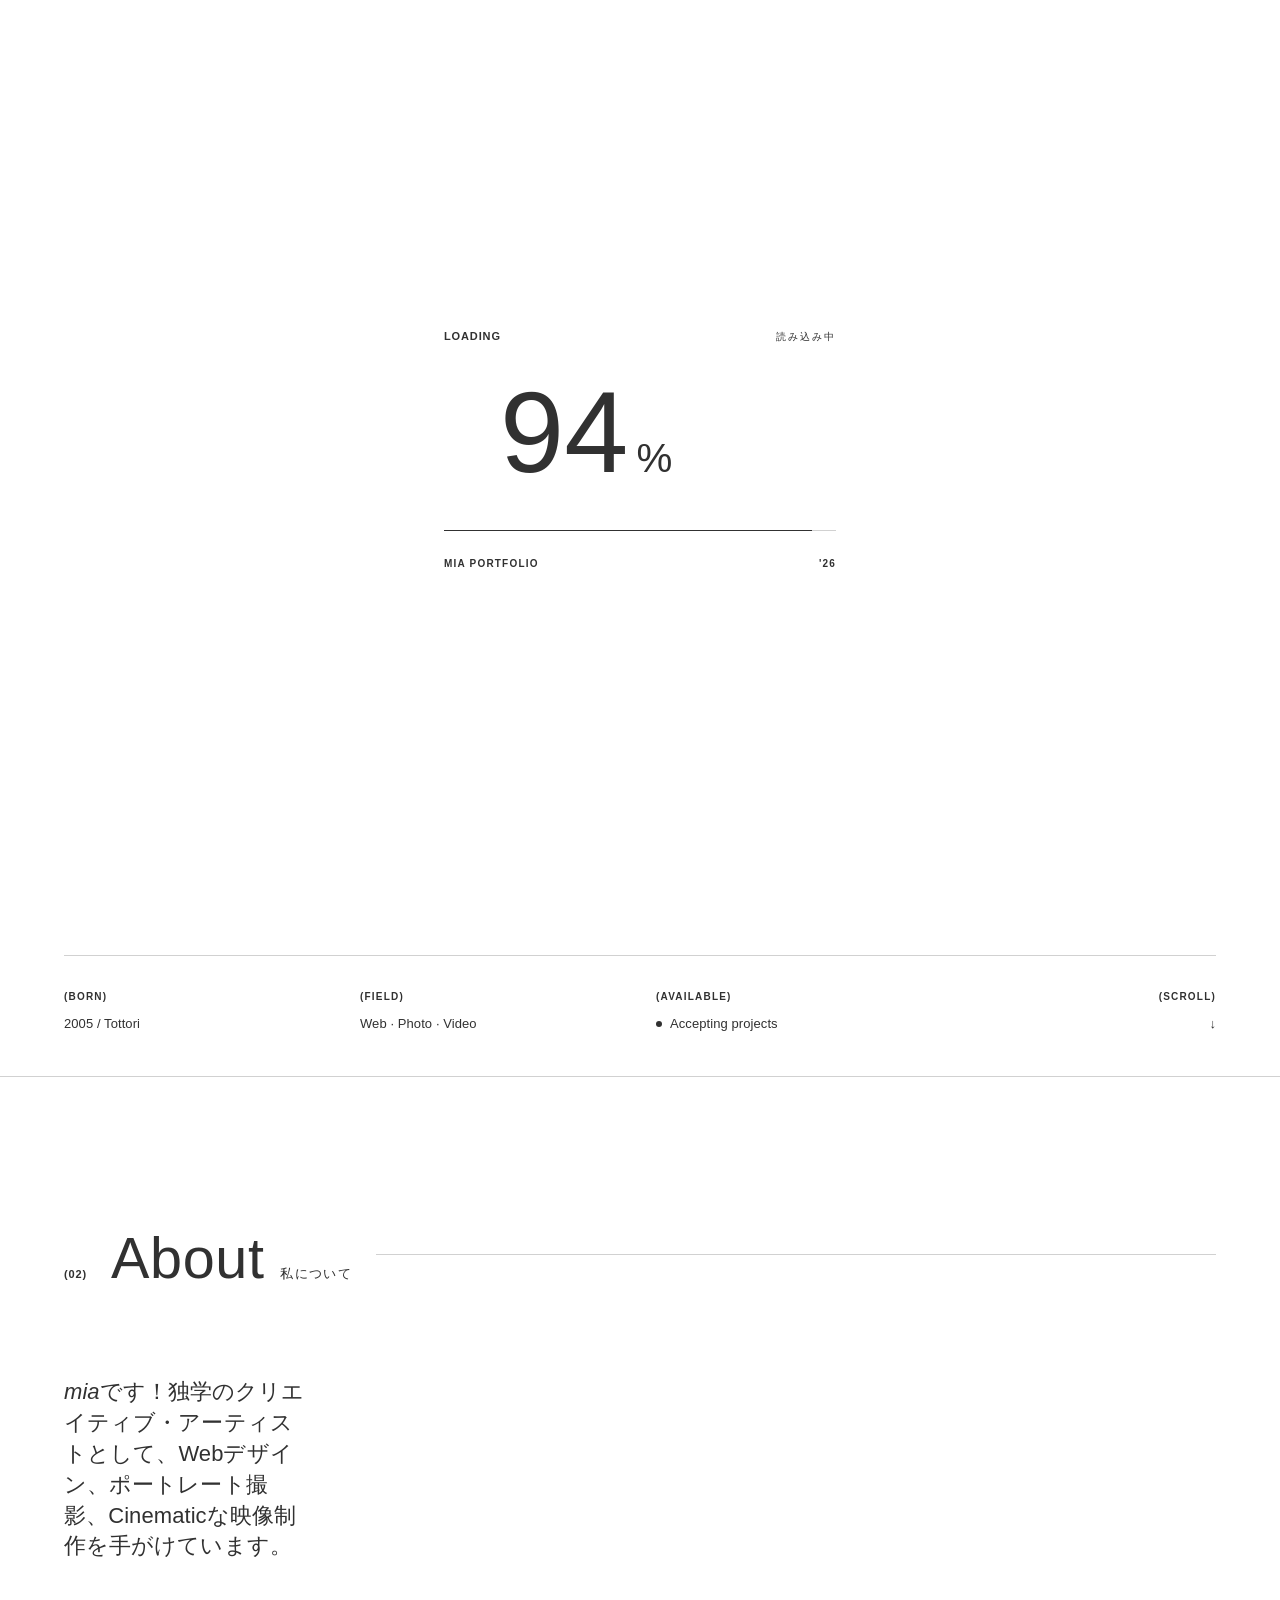
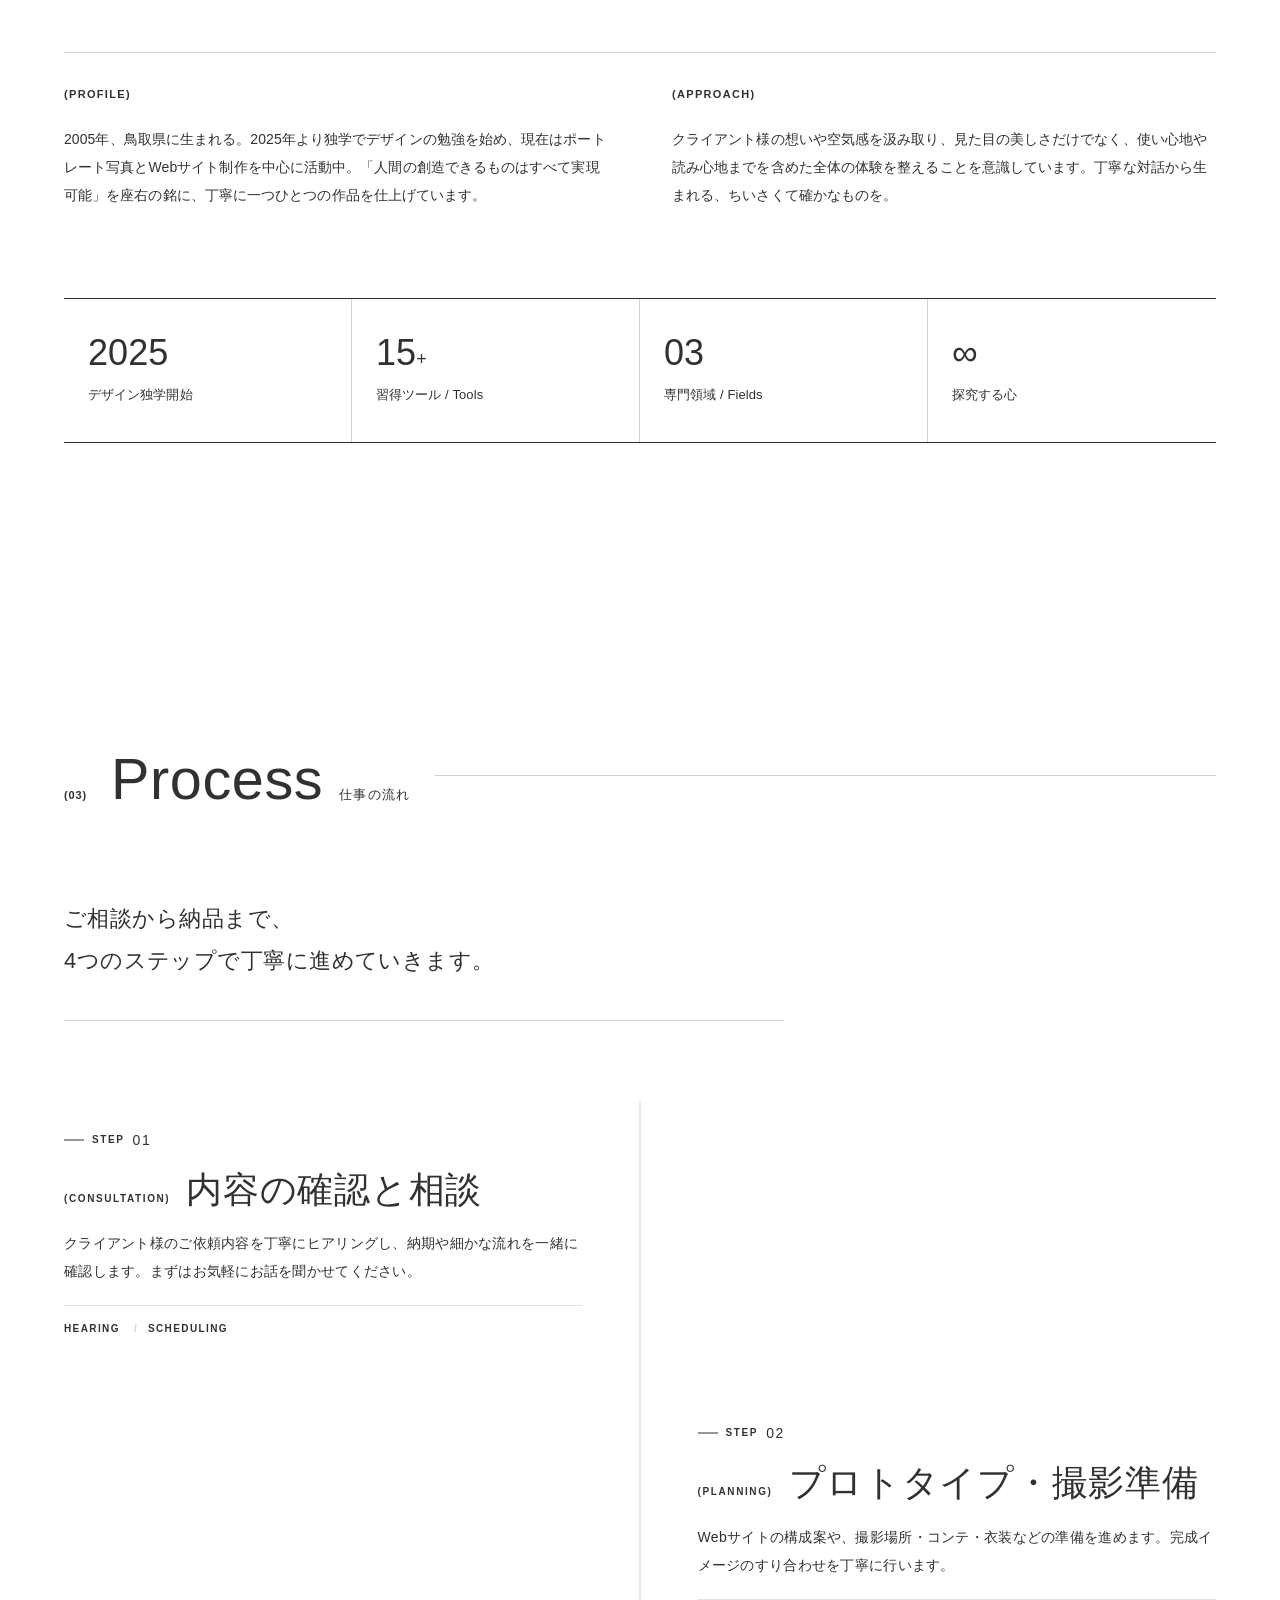
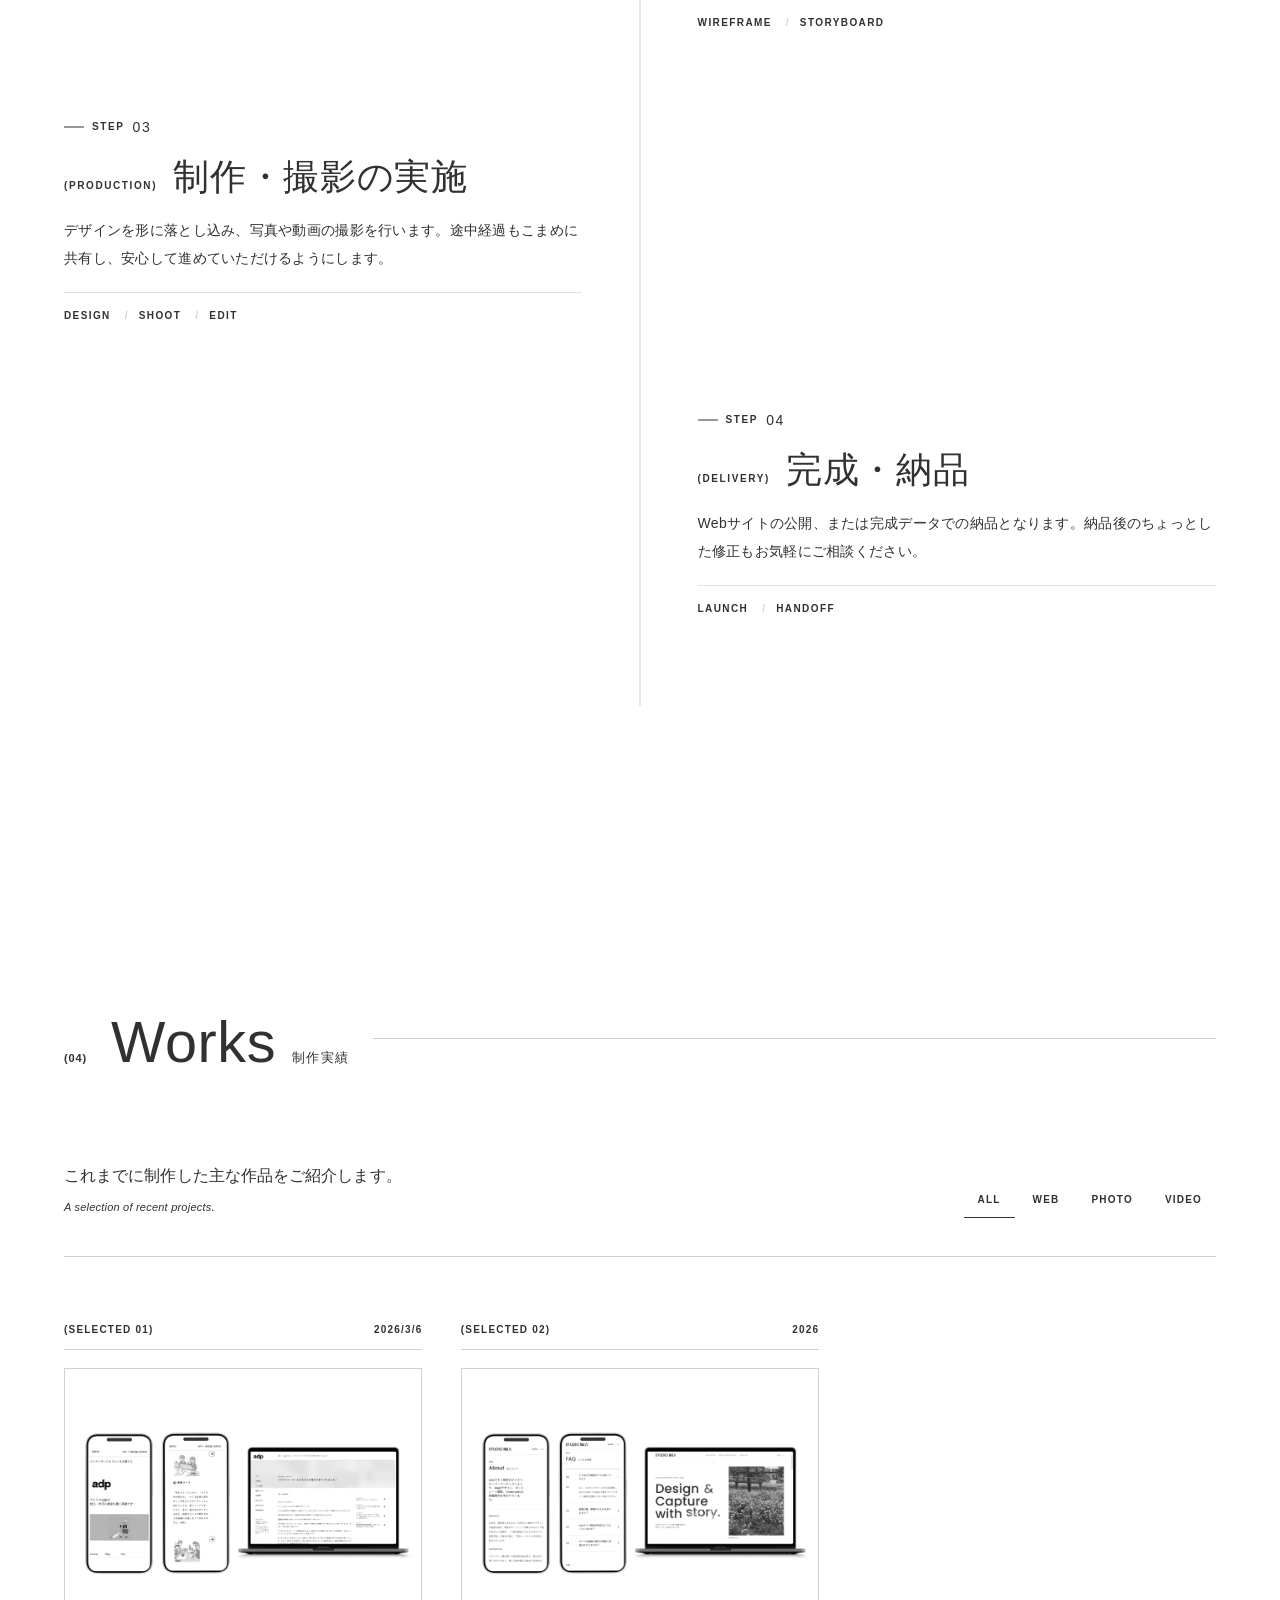
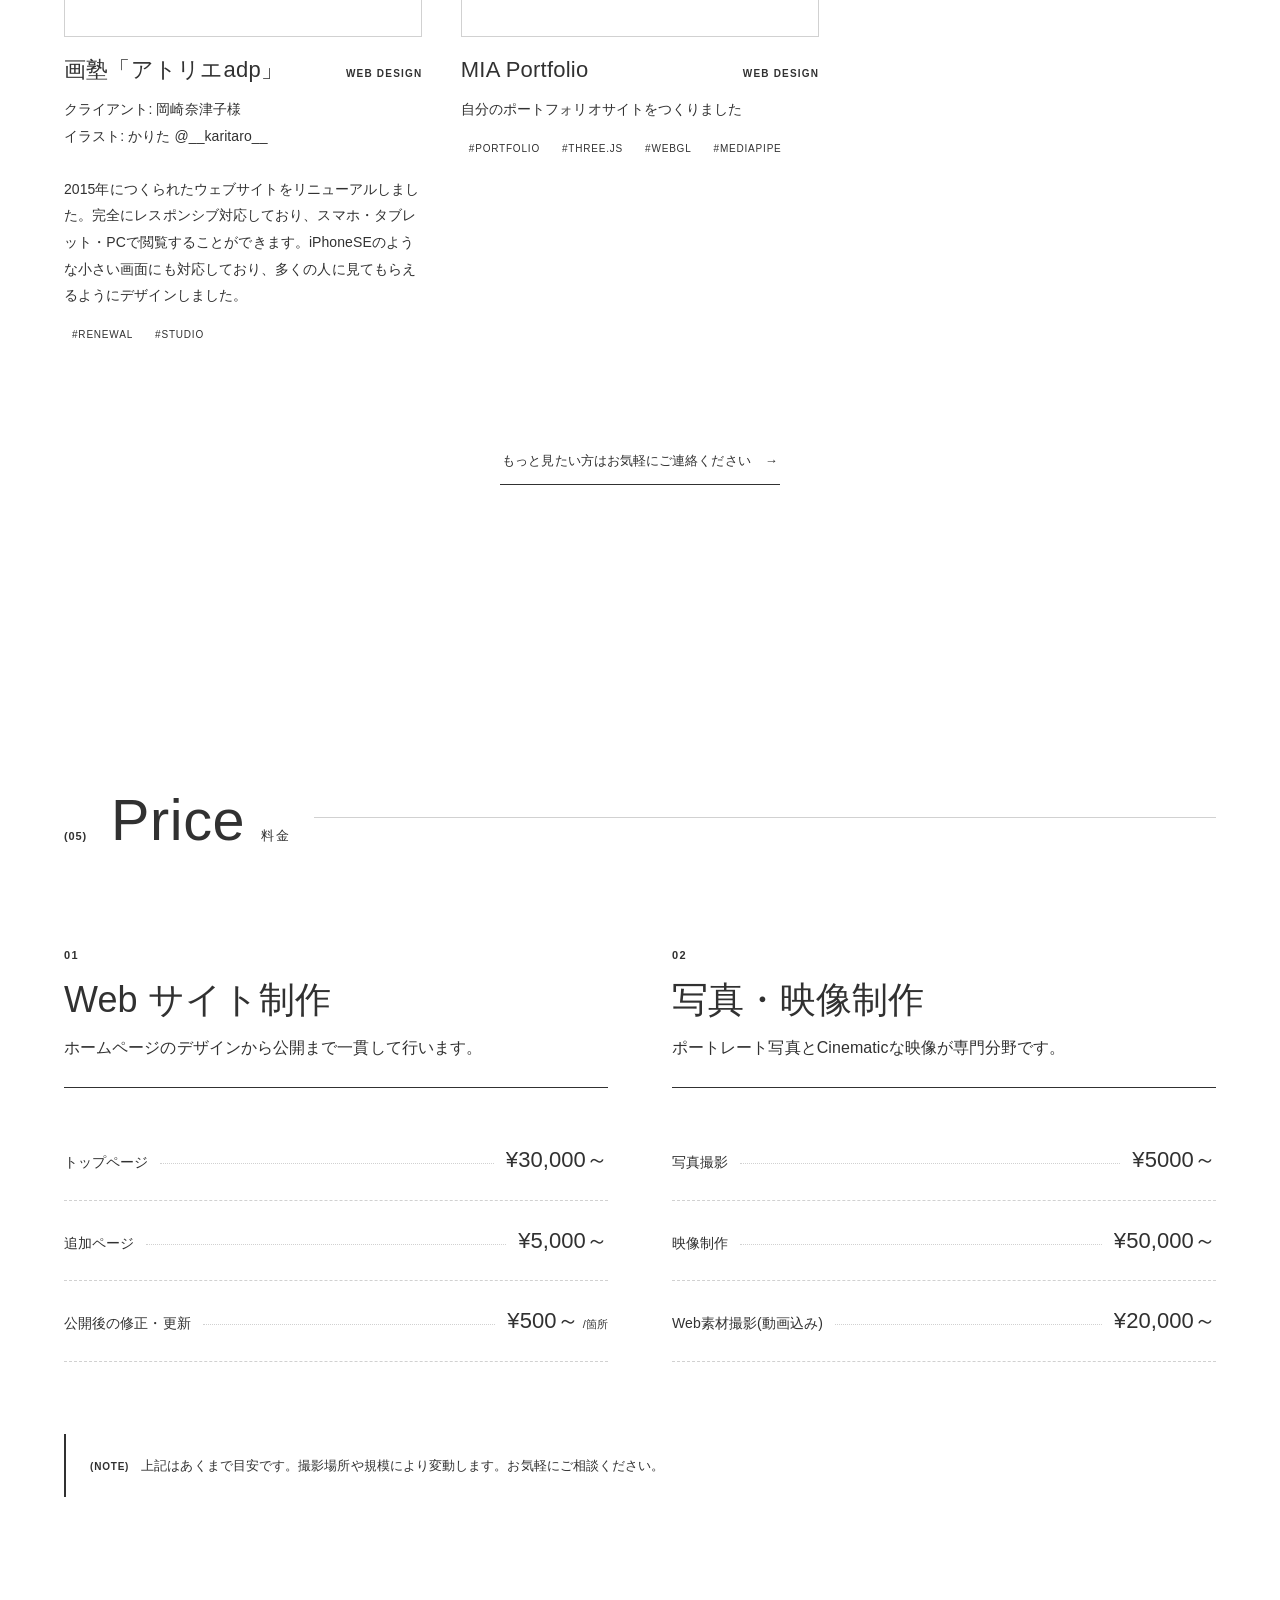
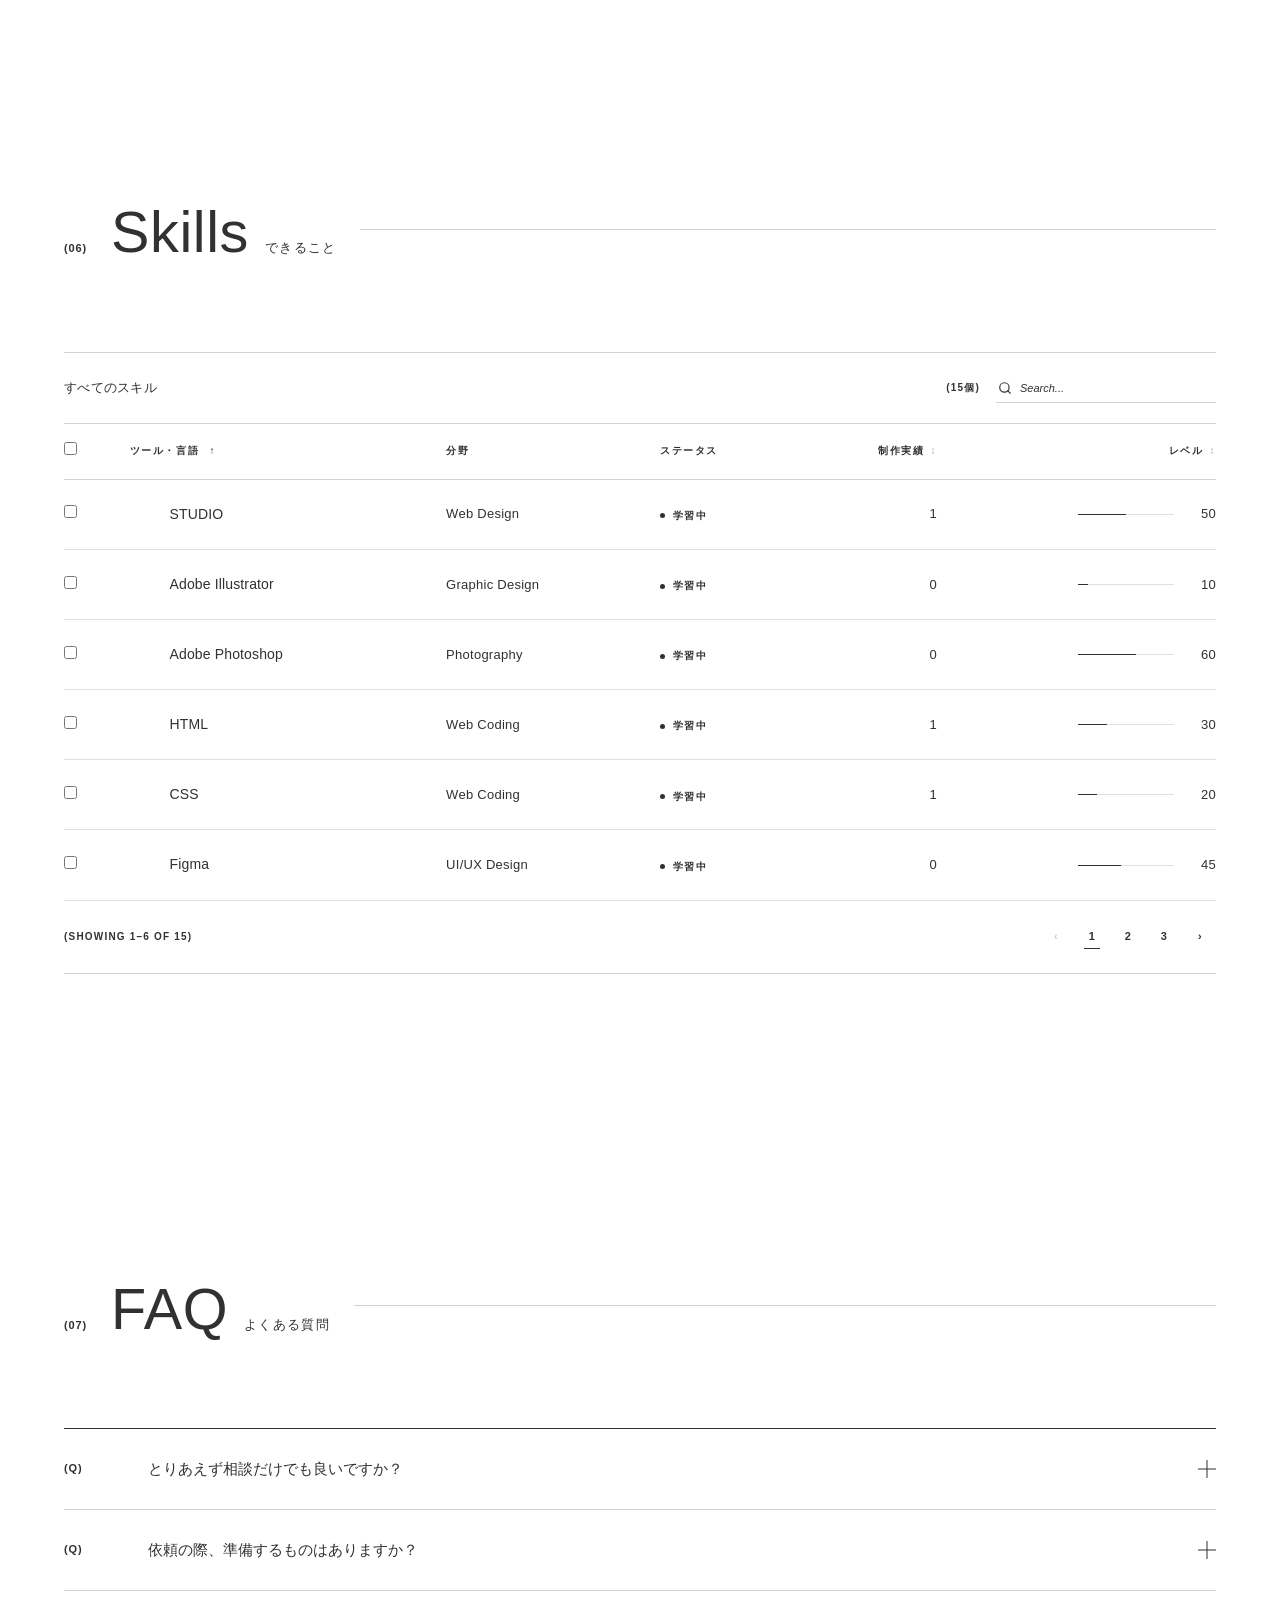
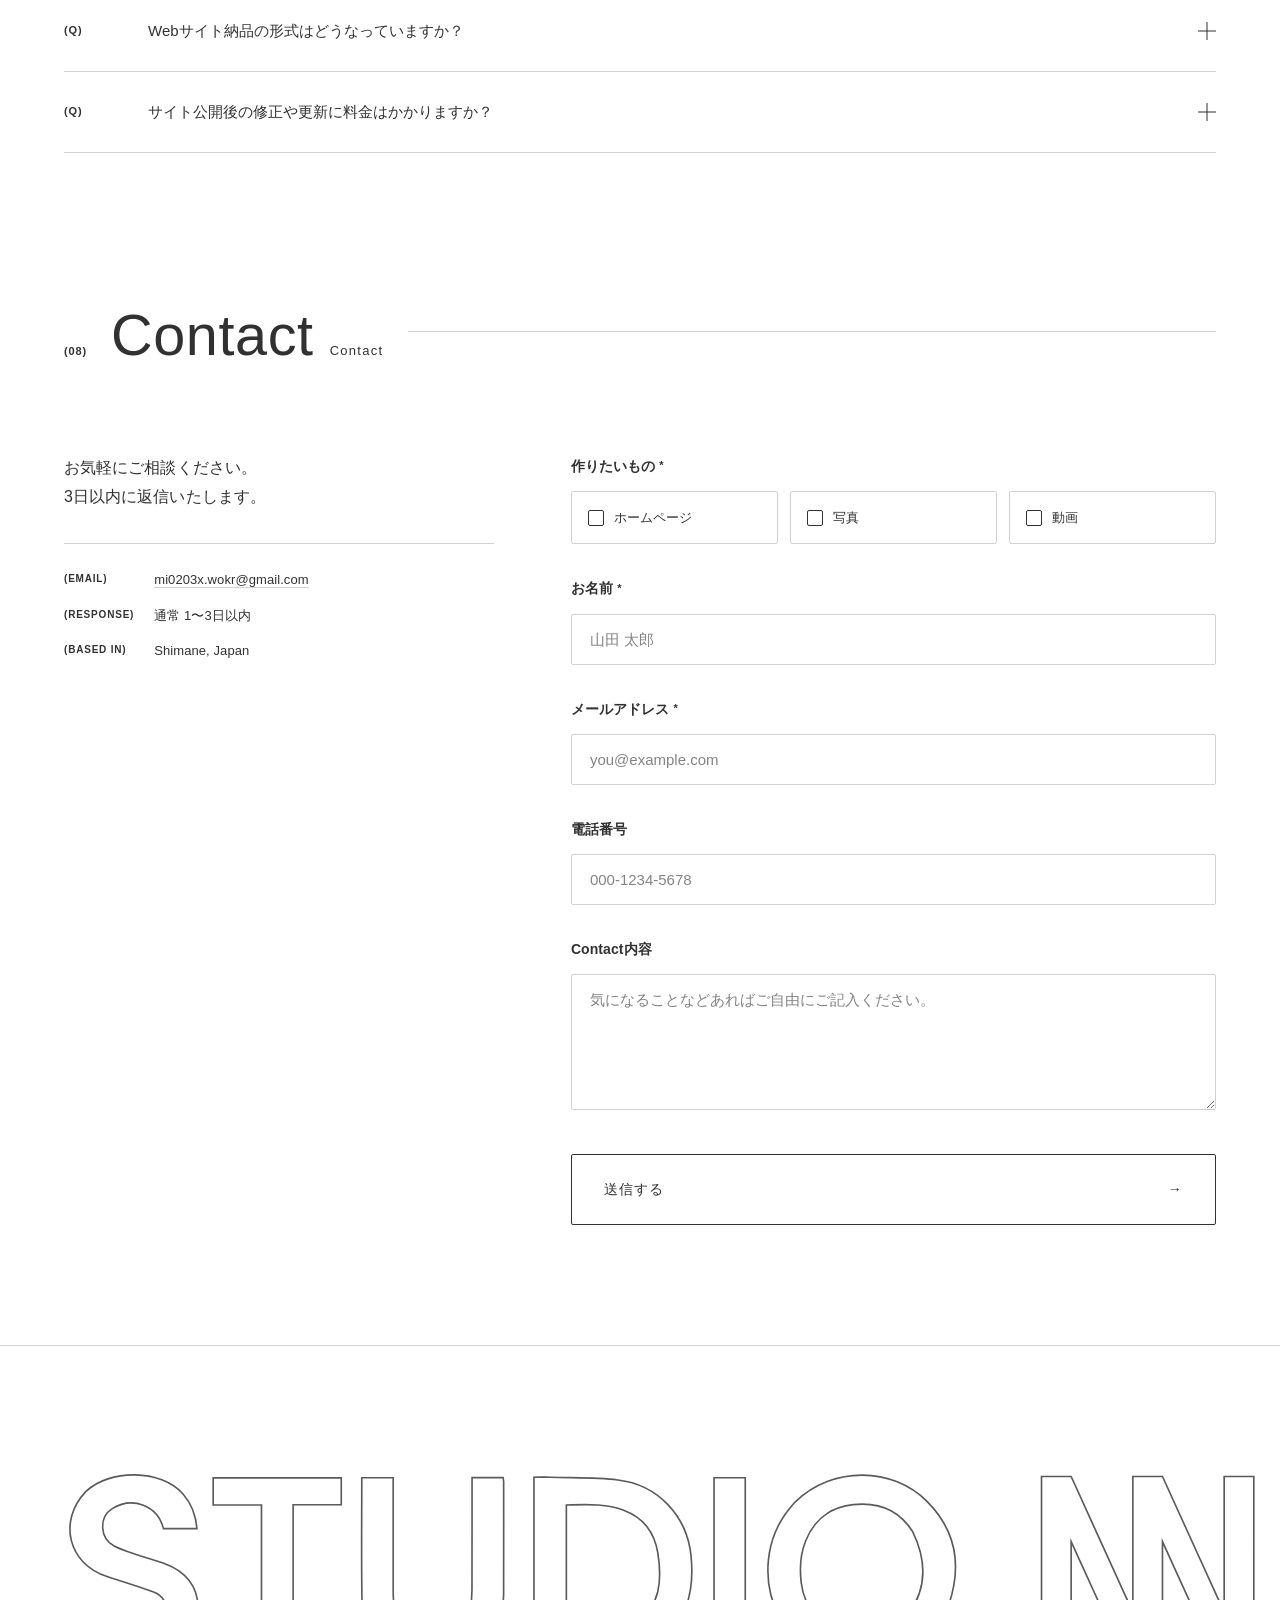
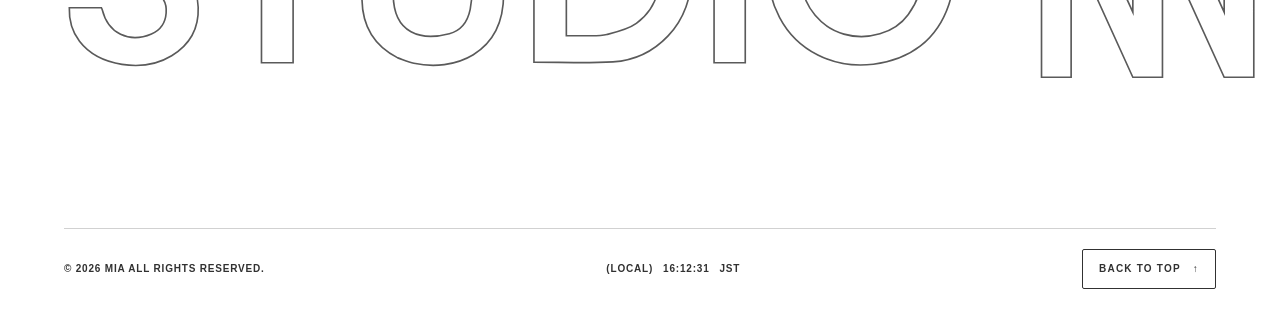
==== index.html @ d8b8528f "ポートフォリオの初期コミット" ====
<!DOCTYPE html>
<!--
======================================================================
【HTML初心者向け詳細ガイド＆目次】

◆ HTMLとは？
HTML（エイチティーエムエル：HyperText Markup Language）は、Webページの「骨組み」を作るための言葉（マークアップ言語）です。
家を建てる時の「柱」や「壁」を作る作業に似ています。
例えば、「ここは見出しです」「ここは画像です」「ここはリンクです」といったように、
コンピュータに文章の役割や構造を伝えるためのタグ（< >で囲まれた記号）を使って記述します。

◆ このファイル（index.html）の役割
このファイルは、MIA Portfolio（わたしのポートフォリオサイト）の「顔」となるメインページ（トップページ）の構造を定義しています。
Webブラウザ（ChromeやSafariなど）は、まずこのファイルの中身を読み込んで、画面に何を表示すべきかを理解します。

◆ HTMLコードの基本的な見方
- <タグ名> と </タグ名> で囲まれた部分が1つのセット（要素）になります。
- < !-- と -- > で囲まれた部分は「コメント」と呼ばれ、ブラウザの画面には表示されません。開発者のためのメモ書きです。

======================================================================
【目次 (Table of Contents)】

1. 文書宣言と基本設定 (<head>の中身)
   - 文字化けを防ぐ設定、スマホ対応の設定、検索エンジンやSNS向けの設定（OGPなど）
   - CSS（デザイン）やJavaScript（動き）のファイルの読み込み

2. 画面に表示される中身 (<body>の中身)
   - 2-1. カーソル装飾とローディング画面 (div.cursor-dot, div.loader など)
   - 2-2. ヘッダーとナビゲーション (header#header, div#navOverlay)
          ロゴ、現在時刻、メニューボタンと、開いたときのメニュー画面
   - 2-3. Intro（はじめに）セクション (section#intro)
          ファーストビュー。動画や肩書き、スクロールを促す表示など
   - 2-4. About（私について）セクション (section#about)
          プロフィール、アプローチ、実績の数字など
   - 2-5. Process（仕事の流れ）セクション (section#how)
          相談から納品までの4ステップの解説
   - 2-6. Works（制作実績）セクション (section#works)
          過去の作品一覧。Web、写真、映像、3DCGなどのカテゴリ分け
   - 2-7. Price（料金）セクション (section#price)
          Web制作、写真・映像制作の目安料金
   - 2-8. Skills（できること）セクション (section#skills)
          使用可能なツールや言語の一覧表
   - 2-9. FAQ（よくある質問）セクション (section#faq)
          よくある質問と回答のアコーディオン（開閉式）
   - 2-10. Contact（お問い合わせ）セクション (section#contact)
          メールアドレスやSNSへのリンク
   - 2-11. フッター (footer)
          コピーライト（著作権表示）と画面トップへ戻るボタン

======================================================================
-->
<html lang="ja">

<head>
    <meta charset="UTF-8">
    <meta name="viewport" content="width=device-width, initial-scale=1.0">
    <title>MIA Portfolio — Creative Artist</title>
    <meta name="description" content="Creative Artist based in Shimane, Japan — Web Design, Photo & Videography">

    <link rel="icon" type="image/png" sizes="32x32" href="img/favicon.ico">
    <link rel="apple-touch-icon" sizes="180x180" href="img/apple-touch-icon.png">

    <meta property="og:site_name" content="MIA Portfolio">
    <meta property="og:title" content="MIA Portfolio — Creative Artist">
    <meta property="og:description" content="Creative Artist based in Japan — Web design, Photo & Videography">
    <meta property="og:url" content="https://mia-0203.com/">
    <meta property="og:image" content="img/mia-portfolio-ogp.png">
    <meta property="og:type" content="website">
    <meta name="twitter:card" content="summary_large_image">

    <link rel="stylesheet" href="https://cdn.jsdelivr.net/npm/gen-interface-jp@0.1.2/400.css">
    <link rel="stylesheet" href="top.css">

    <script src="js/top.min.js" defer></script>
</head>

<body>
    <div class="cursor-dot" id="cursorDot"></div>
    <div class="cursor-ring" id="cursorRing"></div>

    <div class="loader" id="loader">
        <div class="loader__inner">
            <div class="loader__label">
                <span class="loader__label-en">Loading</span>
                <span class="loader__label-ja">読み込み中</span>
            </div>
            <div class="loader__count">
                <span class="loader__num" id="loaderNum">0</span><span class="loader__percent">%</span>
            </div>
            <div class="loader__bar">
                <div class="loader__bar-fill" id="loaderBar"></div>
            </div>
            <div class="loader__meta">
                <span>MIA Portfolio</span>
                <span>'26</span>
            </div>
        </div>
    </div>

    <header id="header">
        <div class="header__row">
            <a href="#" class="header__logo" aria-label="MIA Home">
                <img src="https://cdn.prod.website-files.com/69ba5f78c4557199bf44aebb/69ba6cb4a6e9a82bc5a7916b_logo.jpg"
                    alt="MIA" class="header__logo-img">
            </a>

            <div class="header__meta" aria-hidden="true">
                <span class="header__meta-item"><span class="header__meta-label">(Local)</span><span
                        class="header__meta-value" id="localTime">--:--:--</span></span>
                <span class="header__meta-item"><span class="header__meta-label">(Where)</span><span
                        class="header__meta-value">35.4722°N Shimane, JP</span></span>
                <span class="header__meta-item"><span class="header__meta-label">(Since)</span><span
                        class="header__meta-value">2025</span></span>
            </div>

            <button class="header__menu-btn" id="menuBtn" aria-label="メニューを開く">
                <span class="header__menu-label">Menu</span>
                <span class="header__menu-lines"><span></span><span></span></span>
            </button>
        </div>
    </header>

    <div class="nav-overlay" id="navOverlay">
        <div class="nav-overlay__inner">
            <div class="nav-overlay__top">
                <span class="nav-overlay__label">(Navigation)</span>
                <button class="nav-overlay__close" id="closeBtn" aria-label="閉じる">
                    <span class="nav-overlay__close-label">Close</span>
                    <span class="nav-overlay__close-x"><span></span><span></span></span>
                </button>
            </div>

            <nav class="nav-overlay__nav">
                <ul>
                    <li><a href="#intro" class="nav-link"><span class="nav-link__en">Intro</span><span
                                class="nav-link__ja">はじめに</span></a></li>
                    <li><a href="#about" class="nav-link"><span class="nav-link__en">About</span><span
                                class="nav-link__ja">私について</span></a></li>
                    <li><a href="#how" class="nav-link"><span class="nav-link__en">Process</span><span
                                class="nav-link__ja">仕事の流れ</span></a></li>
                    <li><a href="#works" class="nav-link"><span class="nav-link__en">Works</span><span
                                class="nav-link__ja">制作実績</span></a></li>
                    <li><a href="#price" class="nav-link"><span class="nav-link__en">Price</span><span
                                class="nav-link__ja">料金</span></a></li>
                    <li><a href="#skills" class="nav-link"><span class="nav-link__en">Skills</span><span
                                class="nav-link__ja">できること</span></a></li>
                    <li><a href="#faq" class="nav-link"><span class="nav-link__en">FAQ</span><span
                                class="nav-link__ja">よくある質問</span></a></li>
                </ul>
            </nav>

            <div class="nav-overlay__footer">
                <div class="nav-overlay__footer-col">
                    <span class="nav-overlay__footer-label">(Social)</span>
                    <a href="https://www.instagram.com/mia_film__" target="_blank"
                        rel="noopener noreferrer">Instagram<span class="nav-overlay__arrow">↗</span></a>
                    <a href="https://x.com/mia_film__" target="_blank" rel="noopener noreferrer">X (Twitter)<span
                            class="nav-overlay__arrow">↗</span></a>
                </div>
                <div class="nav-overlay__footer-col">
                    <span class="nav-overlay__footer-label">(Based in)</span>
                    <span>Shimane, Japan</span>
                </div>
            </div>
        </div>
    </div>

    <section id="intro" class="intro">
        <div class="intro__grid">
            <div class="intro__left">
                <div class="intro__tagline">
                    <span class="intro__tagline-en">(A Creative Artist based in Shimane, Japan)</span>
                </div>

                <h1 class="intro__title">
                    <span class="intro__title-line">
                        <span class="intro__title-word" data-reveal>Design</span>
                        <span class="intro__title-amp">&</span>
                        <span class="intro__title-word" data-reveal>Capture</span>
                    </span>
                    <span class="intro__title-line intro__title-line--italic">
                        <span class="intro__title-word" data-reveal>with</span>
                        <span class="intro__title-word intro__title-word--accent" data-reveal>story<span
                                class="intro__title-dot">.</span></span>
                    </span>
                </h1>

                <p class="intro__desc">
                    Webデザインとポートレート写真・映像制作を中心に、<br>
                    丁寧に一つひとつの作品を仕上げています。
                </p>
            </div>

            <div class="intro__right">
                <div class="intro__portrait">
                    <div class="intro__portrait-inner" id="heroWebGL">
                        <video id="heroVideo" class="intro__portrait-video" autoplay muted loop crossorigin="anonymous"
                            playsinline preload="metadata" aria-hidden="true">
                            <source src="video/hero.mp4" type="video/mp4">
                        </video>
                        <img src="img/hero-fallback.webp" alt="MIA Portrait" class="intro__portrait-img"
                            onerror="this.style.display='none'">
                        <div class="intro__portrait-corner intro__portrait-corner--tl"></div>
                        <div class="intro__portrait-corner intro__portrait-corner--tr"></div>
                        <div class="intro__portrait-corner intro__portrait-corner--bl"></div>
                        <div class="intro__portrait-corner intro__portrait-corner--br"></div>
                    </div>
                    <div class="intro__portrait-caption">
                        <div class="intro__portrait-meta">
                            <span class="meta-line">Video: model - midori, shot on iPhone17Pro</span>
                            <span class="meta-line">Music: Runaway / NoCopyrightSounds</span>
                        </div>

                        <div class="hero-sc-container">
                            <iframe id="heroSCWidget" width="100%" height="20" scrolling="no" frameborder="no"
                                allow="autoplay"
                                src="https://w.soundcloud.com/player/?url=https%3A//soundcloud.com/nocopyrightsounds/runaway&color=%23313131&auto_play=false&hide_related=true&show_comments=false&show_user=false&show_reposts=false&show_teaser=false&visual=false">
                            </iframe>
                        </div>

                    </div>
                </div>
            </div>
        </div>

        <div class="intro__bar">
            <div class="intro__bar-col">
                <span class="intro__bar-label">(Born)</span>
                <span class="intro__bar-value">2005 / Tottori</span>
            </div>
            <div class="intro__bar-col">
                <span class="intro__bar-label">(Field)</span>
                <span class="intro__bar-value">Web · Photo · Video</span>
            </div>
            <div class="intro__bar-col">
                <span class="intro__bar-label">(Available)</span>
                <span class="intro__bar-value"><span class="intro__bar-dot"></span>Accepting projects</span>
            </div>
            <div class="intro__bar-col intro__bar-col--scroll">
                <span class="intro__bar-label">(Scroll)</span>
                <span class="intro__bar-value">↓</span>
            </div>
        </div>
    </section>

    <section id="about" class="section about">
        <div class="container">
            <header class="section__head">
                <span class="section__num">(02)</span>
                <h2 class="section__title">
                    <span class="section__title-en">About</span>
                    <span class="section__title-ja">私について</span>
                </h2>
                <span class="section__line"></span>
            </header>

            <div class="about__grid">
                <div class="about__lead">
                    <p class="about__lead-en">
                        <em>mia</em>です！独学のクリエイティブ・アーティストとして、Webデザイン、ポートレート撮影、Cinematicな映像制作を手がけています。
                    </p>
                </div>

                <div class="about__body">
                    <div class="about__body-col">
                        <h3 class="about__body-title">(Profile)</h3>
                        <p class="about__body-text">
                            2005年、鳥取県に生まれる。2025年より独学でデザインの勉強を始め、現在はポートレート写真とWebサイト制作を中心に活動中。「人間の創造できるものはすべて実現可能」を座右の銘に、丁寧に一つひとつの作品を仕上げています。
                        </p>
                    </div>
                    <div class="about__body-col">
                        <h3 class="about__body-title">(Approach)</h3>
                        <p class="about__body-text">
                            クライアント様の想いや空気感を汲み取り、見た目の美しさだけでなく、使い心地や読み心地までを含めた全体の体験を整えることを意識しています。丁寧な対話から生まれる、ちいさくて確かなものを。
                        </p>
                    </div>
                </div>

                <ul class="about__stats">
                    <li class="about__stat">
                        <span class="about__stat-num">2025</span>
                        <span class="about__stat-label">デザイン独学開始</span>
                    </li>
                    <li class="about__stat">
                        <span class="about__stat-num">15<span class="about__stat-unit">+</span></span>
                        <span class="about__stat-label">習得ツール / Tools</span>
                    </li>
                    <li class="about__stat">
                        <span class="about__stat-num">03</span>
                        <span class="about__stat-label">専門領域 / Fields</span>
                    </li>
                    <li class="about__stat">
                        <span class="about__stat-num">∞</span>
                        <span class="about__stat-label">探究する心</span>
                    </li>
                </ul>
            </div>
        </div>
    </section>

    <section id="how" class="section process">
        <div class="container">
            <header class="section__head">
                <span class="section__num">(03)</span>
                <h2 class="section__title">
                    <span class="section__title-en">Process</span>
                    <span class="section__title-ja">仕事の流れ</span>
                </h2>
                <span class="section__line"></span>
            </header>

            <div class="process__intro">
                <p class="process__intro-text">
                    ご相談から納品まで、<br>
                    4つのステップで丁寧に進めていきます。
                </p>
            </div>

            <ol class="process__list">
                <li class="process__item left">
                    <div class="process__item-num">
                        <canvas class="num-bg-canvas"></canvas>
                        <div class="process__item-num-text">01</div>
                    </div>
                    <div class="process__item-body">
                        <h3 class="process__item-title">
                            <span class="process__item-title-en">Consultation</span>
                            <span class="process__item-title-ja">内容の確認と相談</span>
                        </h3>
                        <p class="process__item-desc">
                            クライアント様のご依頼内容を丁寧にヒアリングし、納期や細かな流れを一緒に確認します。まずはお気軽にお話を聞かせてください。
                        </p>
                        <div class="process__item-tags">
                            <span>Hearing</span>
                            <span>Scheduling</span>
                        </div>
                    </div>
                </li>

                <li class="process__item right">
                    <div class="process__item-num">
                        <canvas class="num-bg-canvas"></canvas>
                        <div class="process__item-num-text">02</div>
                    </div>
                    <div class="process__item-body">
                        <h3 class="process__item-title">
                            <span class="process__item-title-en">Planning</span>
                            <span class="process__item-title-ja">プロトタイプ・撮影準備</span>
                        </h3>
                        <p class="process__item-desc">
                            Webサイトの構成案や、撮影場所・コンテ・衣装などの準備を進めます。完成イメージのすり合わせを丁寧に行います。
                        </p>
                        <div class="process__item-tags">
                            <span>Wireframe</span>
                            <span>Storyboard</span>
                        </div>
                    </div>
                </li>

                <li class="process__item left">
                    <div class="process__item-num">
                        <canvas class="num-bg-canvas"></canvas>
                        <div class="process__item-num-text">03</div>
                    </div>
                    <div class="process__item-body">
                        <h3 class="process__item-title">
                            <span class="process__item-title-en">Production</span>
                            <span class="process__item-title-ja">制作・撮影の実施</span>
                        </h3>
                        <p class="process__item-desc">
                            デザインを形に落とし込み、写真や動画の撮影を行います。途中経過もこまめに共有し、安心して進めていただけるようにします。
                        </p>
                        <div class="process__item-tags">
                            <span>Design</span>
                            <span>Shoot</span>
                            <span>Edit</span>
                        </div>
                    </div>
                </li>

                <li class="process__item right">
                    <div class="process__item-num">
                        <canvas class="num-bg-canvas"></canvas>
                        <div class="process__item-num-text">04</div>
                    </div>
                    <div class="process__item-body">
                        <h3 class="process__item-title">
                            <span class="process__item-title-en">Delivery</span>
                            <span class="process__item-title-ja">完成・納品</span>
                        </h3>
                        <p class="process__item-desc">
                            Webサイトの公開、または完成データでの納品となります。納品後のちょっとした修正もお気軽にご相談ください。
                        </p>
                        <div class="process__item-tags">
                            <span>Launch</span>
                            <span>Handoff</span>
                        </div>
                    </div>
                </li>
            </ol>
        </div>
    </section>

    <section id="works" class="section works">
        <div class="container">
            <header class="section__head">
                <span class="section__num">(04)</span>
                <h2 class="section__title">
                    <span class="section__title-en">Works</span>
                    <span class="section__title-ja">制作実績</span>
                </h2>
                <span class="section__line"></span>
            </header>

            <div class="works__intro">
                <p class="works__intro-text">
                    これまでに制作した主な作品をご紹介します。<br>
                    <span class="works__intro-muted">A selection of recent projects.</span>
                </p>
                <div class="works__filter" role="tablist">
                    <button class="works__filter-btn is-active" data-filter="all">All</button>
                    <button class="works__filter-btn" data-filter="web">Web</button>
                    <button class="works__filter-btn" data-filter="photo">Photo</button>
                    <button class="works__filter-btn" data-filter="video">Video</button>
                </div>
            </div>

            <div class="works__grid">
                <article class="work" data-category="web">
                    <a class="work__link" href="https://atelier-adp.com" target="_blank" rel="noopener noreferrer">
                        <div class="work__head">
                            <span class="work__index">Selected 01</span>
                            <span class="work__year">2026/3/6</span>
                        </div>
                        <div class="work__image">
                            <img src="img/works1.webp" alt="Atelier-adp" loading="lazy">
                            <div class="work__image-overlay">
                                <span class="work__image-label">View Website <span class="work__arrow">↗</span></span>
                            </div>
                        </div>
                        <div class="work__info">
                            <div class="work__info-top">
                                <h3 class="work__name">画塾「アトリエadp」</h3>
                                <span class="work__category">Web Design</span>
                            </div>
                            <p class="work__desc">クライアント: 岡崎奈津子様<br>イラスト: かりた
                                @__karitaro__<br><br>2015年につくられたウェブサイトをリニューアルしました。完全にレスポンシブ対応しており、スマホ・タブレット・PCで閲覧することができます。iPhoneSEのような小さい画面にも対応しており、多くの人に見てもらえるようにデザインしました。
                            </p>
                            <div class="work__tags">
                                <span>#Renewal</span>
                                <span>#Studio</span>
                            </div>
                        </div>
                    </a>
                </article>

                <article class="work work--coming" data-category="web">
                    <a class="work__link" href="https://mia-0203.com" target="_blank" rel="noopener noreferrer">
                        <div class="work__head">
                            <span class="work__index">Selected 02</span>
                            <span class="work__year">2026</span>
                        </div>
                        <div class="work__image">
                            <img src="img/works2.webp" alt="MIA Portfolio" loading="lazy">
                            <div class="work__image-overlay">
                                <span class="work__image-label">View Website <span class="work__arrow">↗</span></span>
                            </div>
                        </div>
                        <div class="work__info">
                            <div class="work__info-top">
                                <h3 class="work__name">MIA Portfolio</h3>
                                <span class="work__category">Web design</span>
                            </div>
                            <p class="work__desc">自分のポートフォリオサイトをつくりました</p>
                            <div class="work__tags">
                                <span>#Portfolio</span>
                                <span>#Three.js</span>
                                <span>#WebGL</span>
                                <span>#Mediapipe</span>
                            </div>
                        </div>
                    </a>
                </article>

            </div>
            <div class="works__more">
                <a href="#contact" class="works__more-link">
                    <span>もっと見たい方はお気軽にご連絡ください</span>
                    <span class="works__more-arrow">→</span>
                </a>
            </div>
        </div>
    </section>

    <section id="price" class="section price">
        <div class="container">
            <header class="section__head">
                <span class="section__num">(05)</span>
                <h2 class="section__title">
                    <span class="section__title-en">Price</span>
                    <span class="section__title-ja">料金</span>
                </h2>
                <span class="section__line"></span>
            </header>

            <div class="price__grid">
                <div class="price__block">
                    <div class="price__block-head">
                        <span class="price__block-num">01</span>
                        <h3 class="price__block-title">Web サイト制作</h3>
                        <p class="price__block-desc">ホームページのデザインから公開まで一貫して行います。</p>
                    </div>
                    <ul class="price__list">
                        <li class="price__item">
                            <span class="price__item-name">トップページ</span>
                            <span class="price__item-dots"></span>
                            <span class="price__item-price">¥30,000～</span></span>
                        </li>
                        <li class="price__item">
                            <span class="price__item-name">追加ページ</span>
                            <span class="price__item-dots"></span>
                            <span class="price__item-price">¥5,000～</span>
                        </li>
                        <li class="price__item">
                            <span class="price__item-name">公開後の修正・更新</span>
                            <span class="price__item-dots"></span>
                            <span class="price__item-price">¥500～<span class="price__item-unit">/箇所</span></span>
                        </li>
                    </ul>
                </div>

                <div class="price__block">
                    <div class="price__block-head">
                        <span class="price__block-num">02</span>
                        <h3 class="price__block-title">写真・映像制作</h3>
                        <p class="price__block-desc">ポートレート写真とCinematicな映像が専門分野です。</p>
                    </div>
                    <ul class="price__list">
                        <li class="price__item">
                            <span class="price__item-name">写真撮影</span>
                            <span class="price__item-dots"></span>
                            <span class="price__item-price">¥5000～</span></span>
                        </li>
                        <li class="price__item">
                            <span class="price__item-name">映像制作</span>
                            <span class="price__item-dots"></span>
                            <span class="price__item-price">¥50,000～</span></span>
                        </li>
                        <li class="price__item">
                            <span class="price__item-name">Web素材撮影(動画込み)</span>
                            <span class="price__item-dots"></span>
                            <span class="price__item-price">¥20,000～</span></span>
                        </li>
                    </ul>
                </div>
            </div>

            <p class="price__note">
                <span class="price__note-label">(Note)</span>
                上記はあくまで目安です。撮影場所や規模により変動します。お気軽にご相談ください。
            </p>
        </div>
    </section>

    <section id="skills" class="section table-section">
        <div class="container">
            <header class="section__head">
                <span class="section__num">(06)</span>
                <h2 class="section__title">
                    <span class="section__title-en">Skills</span>
                    <span class="section__title-ja">できること</span>
                </h2>
                <span class="section__line"></span>
            </header>

            <div class="mia-table-wrap fade-in" id="mia-table-wrap">
                <div class="mia-table-toolbar">
                    <span class="mia-table-toolbar__title">すべてのスキル</span>
                    <span class="mia-table-toolbar__count" id="tbl-count">15個</span>
                    <div class="mia-table-search">
                        <span class="mia-table-search__icon">
                            <svg viewBox="0 0 24 24" width="14" height="14" stroke="currentColor" stroke-width="2"
                                fill="none" stroke-linecap="round" stroke-linejoin="round">
                                <circle cx="11" cy="11" r="8"></circle>
                                <line x1="21" y1="21" x2="16.65" y2="16.65"></line>
                            </svg>
                        </span>
                        <input class="mia-table-search__input" type="search" placeholder="Search..." id="tbl-search"
                            aria-label="Search">
                    </div>
                </div>

                <table class="mia-table" id="mia-table" aria-label="Skills">
                    <thead>
                        <tr>
                            <th class="col-check" scope="col"><input type="checkbox" class="mia-table-check"
                                    aria-label="Select all rows"></th>
                            <th scope="col" data-col="software" class="is-sorted">ツール・言語 <span
                                    class="mia-table__sort-icon">↑</span></th>
                            <th scope="col" data-col="field">分野</th>
                            <th scope="col" data-col="status">ステータス</th>
                            <th scope="col" data-col="projects" class="mia-table__cell--num">制作実績<span
                                    class="mia-table__sort-icon">↕</span></th>
                            <th scope="col" data-col="score" class="mia-table__cell--num">レベル<span
                                    class="mia-table__sort-icon">↕</span></th>
                        </tr>
                    </thead>
                    <tbody id="tbl-body">
                        <tr data-id="1">
                            <td class="col-check" data-label="Select"><input type="checkbox" class="mia-table-check">
                            </td>
                            <td data-label="ツール・言語">
                                <div class="mia-table-software">
                                    <div class="mia-table-icon icon-studio"></div>
                                    <div class="mia-table-software__info"><span
                                            class="mia-table-software__name">STUDIO</span></div>
                                </div>
                            </td>
                            <td data-label="分野">Web Design</td>
                            <td data-label="ステータス"><span class="mia-badge mia-badge--active"><span
                                        class="mia-badge__dot"></span>学習中</span></td>
                            <td class="mia-table__cell--num" data-label="制作実績">1</td>
                            <td class="mia-table__cell--num" data-label="レベル">
                                <div class="mia-table-score">
                                    <div class="mia-table-score__bar">
                                        <div class="mia-table-score__fill" style="width:50%"></div>
                                    </div><span class="mia-table-score__num">50</span>
                                </div>
                            </td>
                        </tr>
                        <tr data-id="2">
                            <td class="col-check" data-label="Select"><input type="checkbox" class="mia-table-check">
                            </td>
                            <td data-label="ツール・言語">
                                <div class="mia-table-software">
                                    <div class="mia-table-icon icon-illustrator"></div>
                                    <div class="mia-table-software__info"><span class="mia-table-software__name">Adobe
                                            Illustrator</span></div>
                                </div>
                            </td>
                            <td data-label="分野">Graphic Design</td>
                            <td data-label="ステータス"><span class="mia-badge mia-badge--active"><span
                                        class="mia-badge__dot"></span>学習中</span></td>
                            <td class="mia-table__cell--num" data-label="制作実績">0</td>
                            <td class="mia-table__cell--num" data-label="レベル">
                                <div class="mia-table-score">
                                    <div class="mia-table-score__bar">
                                        <div class="mia-table-score__fill" style="width:10%"></div>
                                    </div><span class="mia-table-score__num">10</span>
                                </div>
                            </td>
                        </tr>
                        <tr data-id="3">
                            <td class="col-check" data-label="Select"><input type="checkbox" class="mia-table-check">
                            </td>
                            <td data-label="ツール・言語">
                                <div class="mia-table-software">
                                    <div class="mia-table-icon icon-photoshop"></div>
                                    <div class="mia-table-software__info"><span class="mia-table-software__name">Adobe
                                            Photoshop</span></div>
                                </div>
                            </td>
                            <td data-label="分野">Photography</td>
                            <td data-label="ステータス"><span class="mia-badge mia-badge--active"><span
                                        class="mia-badge__dot"></span>学習中</span></td>
                            <td class="mia-table__cell--num" data-label="制作実績">0</td>
                            <td class="mia-table__cell--num" data-label="レベル">
                                <div class="mia-table-score">
                                    <div class="mia-table-score__bar">
                                        <div class="mia-table-score__fill" style="width:60%"></div>
                                    </div><span class="mia-table-score__num">60</span>
                                </div>
                            </td>
                        </tr>
                        <tr data-id="4">
                            <td class="col-check" data-label="Select"><input type="checkbox" class="mia-table-check">
                            </td>
                            <td data-label="ツール・言語">
                                <div class="mia-table-software">
                                    <div class="mia-table-icon icon-html"></div>
                                    <div class="mia-table-software__info"><span
                                            class="mia-table-software__name">HTML</span></div>
                                </div>
                            </td>
                            <td data-label="分野">Web Coding</td>
                            <td data-label="ステータス"><span class="mia-badge mia-badge--active"><span
                                        class="mia-badge__dot"></span>学習中</span></td>
                            <td class="mia-table__cell--num" data-label="制作実績">1</td>
                            <td class="mia-table__cell--num" data-label="レベル">
                                <div class="mia-table-score">
                                    <div class="mia-table-score__bar">
                                        <div class="mia-table-score__fill" style="width:30%"></div>
                                    </div><span class="mia-table-score__num">30</span>
                                </div>
                            </td>
                        </tr>
                        <tr data-id="5">
                            <td class="col-check" data-label="Select"><input type="checkbox" class="mia-table-check">
                            </td>
                            <td data-label="ツール・言語">
                                <div class="mia-table-software">
                                    <div class="mia-table-icon icon-css"></div>
                                    <div class="mia-table-software__info"><span
                                            class="mia-table-software__name">CSS</span></div>
                                </div>
                            </td>
                            <td data-label="分野">Web Coding</td>
                            <td data-label="ステータス"><span class="mia-badge mia-badge--active"><span
                                        class="mia-badge__dot"></span>学習中</span></td>
                            <td class="mia-table__cell--num" data-label="制作実績">1</td>
                            <td class="mia-table__cell--num" data-label="レベル">
                                <div class="mia-table-score">
                                    <div class="mia-table-score__bar">
                                        <div class="mia-table-score__fill" style="width:20%"></div>
                                    </div><span class="mia-table-score__num">20</span>
                                </div>
                            </td>
                        </tr>
                        <tr data-id="6">
                            <td class="col-check" data-label="Select"><input type="checkbox" class="mia-table-check">
                            </td>
                            <td data-label="ツール・言語">
                                <div class="mia-table-software">
                                    <div class="mia-table-icon icon-figma"></div>
                                    <div class="mia-table-software__info"><span
                                            class="mia-table-software__name">Figma</span></div>
                                </div>
                            </td>
                            <td data-label="分野">UI/UX Design</td>
                            <td data-label="ステータス"><span class="mia-badge mia-badge--active"><span
                                        class="mia-badge__dot"></span>学習中</span></td>
                            <td class="mia-table__cell--num" data-label="制作実績">0</td>
                            <td class="mia-table__cell--num" data-label="レベル">
                                <div class="mia-table-score">
                                    <div class="mia-table-score__bar">
                                        <div class="mia-table-score__fill" style="width:45%"></div>
                                    </div><span class="mia-table-score__num">45</span>
                                </div>
                            </td>
                        </tr>
                        <tr data-id="7">
                            <td class="col-check" data-label="Select"><input type="checkbox" class="mia-table-check">
                            </td>
                            <td data-label="ツール・言語">
                                <div class="mia-table-software">
                                    <div class="mia-table-icon icon-premiere"></div>
                                    <div class="mia-table-software__info"><span class="mia-table-software__name">Adobe
                                            Premiere Pro</span></div>
                                </div>
                            </td>
                            <td data-label="分野">Video Editing</td>
                            <td data-label="ステータス"><span class="mia-badge mia-badge--active"><span
                                        class="mia-badge__dot"></span>学習中</span></td>
                            <td class="mia-table__cell--num" data-label="制作実績">0</td>
                            <td class="mia-table__cell--num" data-label="レベル">
                                <div class="mia-table-score">
                                    <div class="mia-table-score__bar">
                                        <div class="mia-table-score__fill" style="width:60%"></div>
                                    </div><span class="mia-table-score__num">60</span>
                                </div>
                            </td>
                        </tr>
                        <tr data-id="8">
                            <td class="col-check" data-label="Select"><input type="checkbox" class="mia-table-check">
                            </td>
                            <td data-label="ツール・言語">
                                <div class="mia-table-software">
                                    <div class="mia-table-icon icon-javascript"></div>
                                    <div class="mia-table-software__info"><span
                                            class="mia-table-software__name">JavaScript</span></div>
                                </div>
                            </td>
                            <td data-label="分野">Web Coding</td>
                            <td data-label="ステータス"><span class="mia-badge mia-badge--active"><span
                                        class="mia-badge__dot"></span>学習中</span></td>
                            <td class="mia-table__cell--num" data-label="制作実績">1</td>
                            <td class="mia-table__cell--num" data-label="レベル">
                                <div class="mia-table-score">
                                    <div class="mia-table-score__bar">
                                        <div class="mia-table-score__fill" style="width:5%"></div>
                                    </div><span class="mia-table-score__num">5</span>
                                </div>
                            </td>
                        </tr>
                        <tr data-id="9">
                            <td class="col-check" data-label="Select"><input type="checkbox" class="mia-table-check">
                            </td>
                            <td data-label="ツール・言語">
                                <div class="mia-table-software">
                                    <div class="mia-table-icon icon-lightroom"></div>
                                    <div class="mia-table-software__info"><span class="mia-table-software__name">Adobe
                                            Lightroom</span></div>
                                </div>
                            </td>
                            <td data-label="分野">Photography</td>
                            <td data-label="ステータス"><span class="mia-badge mia-badge--active"><span
                                        class="mia-badge__dot"></span>学習中</span></td>
                            <td class="mia-table__cell--num" data-label="制作実績">0</td>
                            <td class="mia-table__cell--num" data-label="レベル">
                                <div class="mia-table-score">
                                    <div class="mia-table-score__bar">
                                        <div class="mia-table-score__fill" style="width:60%"></div>
                                    </div><span class="mia-table-score__num">60</span>
                                </div>
                            </td>
                        </tr>
                        <tr data-id="10">
                            <td class="col-check" data-label="Select"><input type="checkbox" class="mia-table-check">
                            </td>
                            <td data-label="ツール・言語">
                                <div class="mia-table-software">
                                    <div class="mia-table-icon icon-aftereffects"></div>
                                    <div class="mia-table-software__info"><span class="mia-table-software__name">Adobe
                                            After Effects</span></div>
                                </div>
                            </td>
                            <td data-label="分野">Motion Graphics</td>
                            <td data-label="ステータス"><span class="mia-badge mia-badge--active"><span
                                        class="mia-badge__dot"></span>学習中</span></td>
                            <td class="mia-table__cell--num" data-label="制作実績">0</td>
                            <td class="mia-table__cell--num" data-label="レベル">
                                <div class="mia-table-score">
                                    <div class="mia-table-score__bar">
                                        <div class="mia-table-score__fill" style="width:0%"></div>
                                    </div><span class="mia-table-score__num">0</span>
                                </div>
                            </td>
                        </tr>
                        <tr data-id="11">
                            <td class="col-check" data-label="Select"><input type="checkbox" class="mia-table-check">
                            </td>
                            <td data-label="ツール・言語">
                                <div class="mia-table-software">
                                    <div class="mia-table-icon icon-react"></div>
                                    <div class="mia-table-software__info"><span
                                            class="mia-table-software__name">React</span></div>
                                </div>
                            </td>
                            <td data-label="分野">Web Development</td>
                            <td data-label="ステータス"><span class="mia-badge mia-badge--active"><span
                                        class="mia-badge__dot"></span>学習中</span></td>
                            <td class="mia-table__cell--num" data-label="制作実績">0</td>
                            <td class="mia-table__cell--num" data-label="レベル">
                                <div class="mia-table-score">
                                    <div class="mia-table-score__bar">
                                        <div class="mia-table-score__fill" style="width:0%"></div>
                                    </div><span class="mia-table-score__num">0</span>
                                </div>
                            </td>
                        </tr>
                        <tr data-id="12">
                            <td class="col-check" data-label="Select"><input type="checkbox" class="mia-table-check">
                            </td>
                            <td data-label="ツール・言語">
                                <div class="mia-table-software">
                                    <div class="mia-table-icon icon-threejs"></div>
                                    <div class="mia-table-software__info"><span
                                            class="mia-table-software__name">Three.js</span></div>
                                </div>
                            </td>
                            <td data-label="分野">3D Web</td>
                            <td data-label="ステータス"><span class="mia-badge mia-badge--active"><span
                                        class="mia-badge__dot"></span>学習中</span></td>
                            <td class="mia-table__cell--num" data-label="制作実績">0</td>
                            <td class="mia-table__cell--num" data-label="レベル">
                                <div class="mia-table-score">
                                    <div class="mia-table-score__bar">
                                        <div class="mia-table-score__fill" style="width:0%"></div>
                                    </div><span class="mia-table-score__num">0</span>
                                </div>
                            </td>
                        </tr>
                        <tr data-id="13">
                            <td class="col-check" data-label="Select"><input type="checkbox" class="mia-table-check">
                            </td>
                            <td data-label="ツール・言語">
                                <div class="mia-table-software">
                                    <div class="mia-table-icon icon-blender"></div>
                                    <div class="mia-table-software__info"><span
                                            class="mia-table-software__name">Blender</span></div>
                                </div>
                            </td>
                            <td data-label="分野">3D Modeling</td>
                            <td data-label="ステータス"><span class="mia-badge mia-badge--active"><span
                                        class="mia-badge__dot"></span>学習中</span></td>
                            <td class="mia-table__cell--num" data-label="制作実績">0</td>
                            <td class="mia-table__cell--num" data-label="レベル">
                                <div class="mia-table-score">
                                    <div class="mia-table-score__bar">
                                        <div class="mia-table-score__fill" style="width:0%"></div>
                                    </div><span class="mia-table-score__num">0</span>
                                </div>
                            </td>
                        </tr>
                        <tr data-id="14">
                            <td class="col-check" data-label="Select"><input type="checkbox" class="mia-table-check">
                            </td>
                            <td data-label="ツール・言語">
                                <div class="mia-table-software">
                                    <div class="mia-table-icon icon-davinci"></div>
                                    <div class="mia-table-software__info"><span class="mia-table-software__name">DaVinci
                                            Resolve</span></div>
                                </div>
                            </td>
                            <td data-label="分野">Color Grading</td>
                            <td data-label="ステータス"><span class="mia-badge mia-badge--active"><span
                                        class="mia-badge__dot"></span>学習中</span></td>
                            <td class="mia-table__cell--num" data-label="制作実績">0</td>
                            <td class="mia-table__cell--num" data-label="レベル">
                                <div class="mia-table-score">
                                    <div class="mia-table-score__bar">
                                        <div class="mia-table-score__fill" style="width:10%"></div>
                                    </div><span class="mia-table-score__num">10</span>
                                </div>
                            </td>
                        </tr>
                        <tr data-id="15">
                            <td class="col-check" data-label="Select"><input type="checkbox" class="mia-table-check">
                            </td>
                            <td data-label="ツール・言語">
                                <div class="mia-table-software">
                                    <div class="mia-table-icon icon-notion"></div>
                                    <div class="mia-table-software__info"><span
                                            class="mia-table-software__name">Notion</span></div>
                                </div>
                            </td>
                            <td data-label="分野">Management</td>
                            <td data-label="ステータス"><span class="mia-badge mia-badge--active"><span
                                        class="mia-badge__dot"></span>学習中</span></td>
                            <td class="mia-table__cell--num" data-label="制作実績">1</td>
                            <td class="mia-table__cell--num" data-label="レベル">
                                <div class="mia-table-score">
                                    <div class="mia-table-score__bar">
                                        <div class="mia-table-score__fill" style="width:30%"></div>
                                    </div><span class="mia-table-score__num">30</span>
                                </div>
                            </td>
                        </tr>
                    </tbody>
                </table>

                <div class="mia-table-pagination">
                    <span class="mia-table-pagination__info" id="tbl-page-info">Showing 1–5 of 15</span>
                    <div class="mia-table-pagination__controls">
                        <button class="mia-table-page-btn" id="tbl-prev" aria-label="Previous page" disabled>‹</button>
                        <button class="mia-table-page-btn" id="tbl-next" aria-label="Next page">›</button>
                    </div>
                </div>
            </div>
        </div>
    </section>

    <section id="faq" class="section faq">
        <div class="container">
            <header class="section__head">
                <span class="section__num">(07)</span>
                <h2 class="section__title">
                    <span class="section__title-en">FAQ</span>
                    <span class="section__title-ja">よくある質問</span>
                </h2>
                <span class="section__line"></span>
            </header>

            <ul class="faq__list">
                <li class="faq__item">
                    <button class="faq__q" aria-expanded="false">
                        <span class="faq__q-num">(Q)</span>
                        <span class="faq__q-text">とりあえず相談だけでも良いですか？</span>
                        <span class="faq__q-toggle" aria-hidden="true"></span>
                    </button>
                    <div class="faq__a">
                        <div class="faq__a-inner">
                            <span class="faq__a-label">(A)</span>
                            <p class="faq__a-text">はい、もちろんです！ まずはお気軽に、あなたの想いやお悩みを聞かせてください。無理な営業などは一切ありません。</p>
                        </div>
                    </div>
                </li>
                <li class="faq__item">
                    <button class="faq__q" aria-expanded="false">
                        <span class="faq__q-num">(Q)</span>
                        <span class="faq__q-text">依頼の際、準備するものはありますか？</span>
                        <span class="faq__q-toggle" aria-hidden="true"></span>
                    </button>
                    <div class="faq__a">
                        <div class="faq__a-inner">
                            <span class="faq__a-label">(A)</span>
                            <p class="faq__a-text">まずは手ぶらでご相談いただいて大丈夫です。Webサイト制作の際は、掲載する画像・動画の撮影も可能です（追加料金あり）。</p>
                        </div>
                    </div>
                </li>
                <li class="faq__item">
                    <button class="faq__q" aria-expanded="false">
                        <span class="faq__q-num">(Q)</span>
                        <span class="faq__q-text">Webサイト納品の形式はどうなっていますか？</span>
                        <span class="faq__q-toggle" aria-hidden="true"></span>
                    </button>
                    <div class="faq__a">
                        <div class="faq__a-inner">
                            <span class="faq__a-label">(A)</span>
                            <p class="faq__a-text">ノーコードツール「STUDIO」もしくは「HTML・CSS・JavaScript」で納品します。ご希望の形式に合わせて対応可能です。
                            </p>
                        </div>
                    </div>
                </li>
                <li class="faq__item">
                    <button class="faq__q" aria-expanded="false">
                        <span class="faq__q-num">(Q)</span>
                        <span class="faq__q-text">サイト公開後の修正や更新に料金はかかりますか？</span>
                        <span class="faq__q-toggle" aria-hidden="true"></span>
                    </button>
                    <div class="faq__a">
                        <div class="faq__a-inner">
                            <span class="faq__a-label">(A)</span>
                            <p class="faq__a-text">1箇所あたり500円～で対応いたします。大きなリニューアルの場合は別途お見積りいたします。</p>
                        </div>
                    </div>
                </li>
            </ul>
        </div>
    </section>

    <section id="contact" class="contact">
        <div class="container">
            <header class="section__head">
                <span class="section__num">(08)</span>
                <h2 class="section__title">
                    <span class="section__title-en">Contact</span>
                    <span class="section__title-ja">Contact</span>
                </h2>
                <span class="section__line"></span>
            </header>

            <div class="contact__grid">
                <aside class="contact__aside">
                    <p class="contact__lead">
                        お気軽にご相談ください。<br>
                        3日以内に返信いたします。
                    </p>
                    <dl class="contact__info">
                        <dt>(Email)</dt>
                        <dd><a href="mailto:mi0203x@gmail.com">mi0203x.wokr@gmail.com</a></dd>
                        <dt>(Response)</dt>
                        <dd>通常 1〜3日以内</dd>
                        <dt>(Based in)</dt>
                        <dd>Shimane, Japan</dd>
                    </dl>
                </aside>

                <form class="contact__form" action="https://formspree.io/f/mzdyarqv" method="POST">
                    <div class="form-group">
                        <label class="form-label">作りたいもの <span class="form-required">*</span></label>
                        <div class="form-check-grid">
                            <label class="form-check">
                                <input type="checkbox" name="interest[]" value="ホームページ">
                                <span class="form-check-box"></span>
                                <span>ホームページ</span>
                            </label>
                            <label class="form-check">
                                <input type="checkbox" name="interest[]" value="写真">
                                <span class="form-check-box"></span>
                                <span>写真</span>
                            </label>
                            <label class="form-check">
                                <input type="checkbox" name="interest[]" value="動画">
                                <span class="form-check-box"></span>
                                <span>動画</span>
                            </label>
                        </div>
                    </div>

                    <div class="form-group">
                        <label class="form-label" for="name">お名前 <span class="form-required">*</span></label>
                        <input type="text" id="name" name="name" class="form-input" placeholder="山田 太郎" required>
                    </div>

                    <div class="form-group">
                        <label class="form-label" for="email">メールアドレス <span class="form-required">*</span></label>
                        <input type="email" id="email" name="email" class="form-input" placeholder="you@example.com"
                            required>
                    </div>

                    <div class="form-group">
                        <label class="form-label" for="phone">電話番号</label>
                        <input type="tel" id="phone" name="phone" class="form-input" placeholder="000-1234-5678">
                    </div>

                    <div class="form-group">
                        <label class="form-label" for="message">Contact内容</label>
                        <textarea id="message" name="message" class="form-textarea"
                            placeholder="気になることなどあればご自由にご記入ください。" rows="6"></textarea>
                    </div>

                    <button type="submit" class="form-submit">
                        <span class="form-submit-bg"></span>
                        <span class="form-submit-text">
                            <span>送信する</span>
                            <span class="form-submit-arrow">→</span>
                        </span>
                    </button>
                </form>
            </div>
        </div>
    </section>

    <footer class="footer">
        <div class="footer__top">
            <div class="footer__logo">
                <div id="footerLogo" class="footer-marquee">
                    <div class="footer-marquee-track" id="footerMarqueeTrack">
                    </div>
                </div>
                <img src="https://cdn.prod.website-files.com/69ba5f78c4557199bf44aebb/69ba6cb4a6e9a82bc5a7916b_logo.jpg"
                    alt="MIA" class="footer__logo-img" style="display:none;">
            </div>

            <div class="footer__cols">
                <div class="footer__col">
                    <span class="footer__col-label">(Navigation)</span>
                    <ul>
                        <li><a href="#intro">Intro</a></li>
                        <li><a href="#about">About</a></li>
                        <li><a href="#how">Process</a></li>
                        <li><a href="#works">Works</a></li>
                    </ul>
                </div>
                <div class="footer__col">
                    <span class="footer__col-label">(More)</span>
                    <ul>
                        <li><a href="#price">Price</a></li>
                        <li><a href="#skills">Skills</a></li>
                        <li><a href="#faq">FAQ</a></li>
                    </ul>
                </div>
                <div class="footer__col">
                    <span class="footer__col-label">(Social)</span>
                    <ul>
                        <li><a href="https://www.instagram.com/mia_film__" target="_blank"
                                rel="noopener noreferrer">Instagram ↗</a></li>
                        <li><a href="https://x.com/mia_film__" target="_blank" rel="noopener noreferrer">X (Twitter)
                                ↗</a></li>
                    </ul>
                </div>
            </div>
        </div>

        <div class="footer__bottom">
            <span class="footer__copy">© 2026 MIA All Rights Reserved.</span>
            <span class="footer__time"><span class="footer__time-label">(Local)</span><span
                    id="footerTime">--:--:--</span> JST</span>
            <a href="#intro" class="footer__top-btn">
                <span>Back to top</span>
                <span class="footer__top-arrow">↑</span>
            </a>
        </div>
    </footer>
</body>

</html>
---- top.css ----
@charset "UTF-8";

/*
======================================================================
【CSS初心者向け詳細ガイド＆目次】

◆ CSSとは？
CSS（シーエスエス：Cascading Style Sheets）は、Webページを「デザイン」するための言葉です。
HTMLで組み立てた「骨組み」に対して、「色を塗る」「配置を整える」「アニメーション（動き）をつける」といった装飾を行います。
家づくりに例えると、外壁の色を塗ったり、家具を配置したり、内装をおしゃれにする作業です。
例えば、「文字の色を黒にする」「背景を白にする」「スマホの時は縦並びにする」といった指示を書いていきます。

◆ このファイル（top.css）の役割
このファイルは、MIA Portfolioのデザイン全般を定義しています。
白と黒を基調としたミニマル（シンプル）なデザインや、文字の大きさ、各セクションの余白、スマホやパソコンの画面サイズに合わせたレイアウト調整などが書かれています。

◆ CSSコードの基本的な見方
- 「/ *」と「* /」（※実際は間のスペースなし）で囲まれた部分は「コメント」と呼ばれ、ブラウザには表示されません。開発者のためのメモです。
- 「.クラス名 { プロパティ: 値; }」という書き方をします。（例：.text { color: red; } -> クラス名"text"の文字色を赤にする）

======================================================================
【目次 (Table of Contents)】

1. Variables (変数) :root
   - サイト全体で使う「色」「フォント」「文字サイズ」「余白」などを定義しています。
   - ここを変えるとサイト全体のデザインが一括で変わります。

2. Reset / Base (初期化と基本設定)
   - ブラウザが最初から持っている不要な余白を消し、サイト全体の基本の文字や背景色を設定しています。

3. Custom Cursor (カスタムカーソル)
   - マウスカーソルを丸いデザイン（黒い点と輪っか）に変更するスタイルです。

4. Loader (ローディング画面)
   - ページを読み込んでいる間に表示される「Loading...」画面のデザインとアニメーション。

5. Header & Nav Overlay (ヘッダーとナビゲーションメニュー)
   - 画面上部のロゴやメニューボタン、メニューを開いた時の全画面オーバーレイのデザイン。

6. Section Common (セクション共通設定)
   - 各セクション（About, Worksなど）の上下の余白や、見出しの共通デザイン。

7. Intro / Hero (はじめに - ファーストビュー)
   - ページを開いて最初に表示される大きな文字や動画の部分のデザイン。

8. About (私について)
   - プロフィール文章や実績数値のレイアウト。

9. Process (仕事の流れ)
   - 01〜04のステップを左右にジグザグに配置するレイアウト。

10. Works (制作実績)
    - 作品の画像一覧（グリッド）と、ホバー時（マウスを乗せた時）のエフェクト。

11. Price (料金表)
    - 料金メニューのリストデザイン。

12. Skills (できること)
    - ツールや言語のスキルレベルを示すテーブル（表）のデザイン。プログレスバーも含みます。

13. FAQ (よくある質問)
    - クリックで開閉するアコーディオンのデザイン。

14. Contact & Footer (お問い合わせとフッター)
    - 画面下部の連絡先情報と、著作権表示のデザイン。

15. Responsive / Media Queries (スマホ・タブレット対応)
    - @media (max-width: ...) から始まる部分で、画面サイズが小さい時にレイアウトをどう崩さずに表示するか（スマホ対応）を書いています。

======================================================================
*/

/* ==========================================================================
   MIA Portfolio '26 — top.css (Redesign)
   --------------------------------------------------------------------------
   設計:
     - CSS変数で色/余白/タイポを集中管理
     - フォントサイズとウェイトを階層化し、視認性とコントラストを向上
   ========================================================================== */

/* ==========================================
   Variables
   ========================================== */
:root {
    /* Colors */
    --bg: #fff;
    --bg-alt: #ffffff;
    /* subtle warm panel */
    --bg-warm: #ffffff;
    /* deeper cream for footer / watermarks */
    --bg-dark: #313131;
    --ink: #313131;
    --ink-mid: #313131;
    --ink-light: #313131;
    --line: #d1d1d1;
    --line-soft: #e0e0e0;
    /* softer hairline */
    --line-dark: #313131;

    /* Accent */
    --accent: #313131;
    --accent-ink: #313131;
    --accent-soft: #fff;

    /* Warn / action */
    --warn: #313131;

    /* Fonts */
    --font-display: "Gen Interface JP", sans-serif;
    --font-body: "Gen Interface JP", sans-serif;
    --font-ja: "Gen Interface JP", sans-serif;
    --font-mono:  "Gen Interface JP", sans-serif;
    
    /* Typography Sizes (階層分け) */
    --fs-xs: 10px;
    /* Tags, Small labels */
    --fs-sm: 11px;
    /* Meta, Captions, Table Headers */
    --fs-md: 13px;
    /* Secondary texts, Small descriptions */
    --fs-base: 14px;
    /* Standard descriptions, Form labels */
    --fs-lg: 15px;
    /* Inputs, FAQ Questions */
    --fs-xl: 16px;
    /* Body Base, Lead text */
    --fs-2xl: clamp(18px, 2vw, 22px);
    /* Small Headings, Card Titles */
    --fs-3xl: clamp(24px, 3vw, 36px);
    /* Sub Section Titles */
    --fs-4xl: clamp(32px, 4.5vw, 60px);
    /* Section Titles */
    --fs-hero: clamp(38px, 9vw, 140px);
    /* Hero Titles */

    /* Typography Weights */
    --fw-light: 300;
    --fw-regular: 400;
    --fw-medium: 500;
    --fw-semibold: 600;
    --fw-bold: 700;

    /* Layout */
    --pad: clamp(20px, 5vw, 80px);
    --maxw: 1440px;

    /* Motion */
    --ease: cubic-bezier(0.65, 0, 0.35, 1);
    --ease-out: cubic-bezier(0.22, 1, 0.36, 1);
}

/* ==========================================
   Reset / Base
   ========================================== */
*,
*::before,
*::after {
    box-sizing: border-box;
    margin: 0;
    padding: 0;
}

html {
    scroll-behavior: smooth;
    overflow-x: hidden;
    overscroll-behavior-y: none;
    -webkit-text-size-adjust: 100%;
}

body {
    font-family: var(--font-body);
    font-weight: var(--fw-medium);
    font-size: var(--fs-xl);
    line-height: 1.8;
    color: var(--ink);
    background: var(--bg);
    overflow-x: hidden;
    overscroll-behavior-y: none;
    -webkit-font-smoothing: antialiased;
    cursor: none;
    letter-spacing: 0.005em;
}

a {
    color: inherit;
    text-decoration: none;
}

img,
video,
svg {
    max-width: 100%;
    display: block;
}

button {
    font: inherit;
    color: inherit;
    background: none;
    border: none;
    cursor: pointer;
}

ul,
ol {
    list-style: none;
}

::selection {
    background: var(--ink);
    color: var(--bg);
}

.container {
    width: 100%;
    max-width: var(--maxw);
    margin: 0 auto;
    padding: 0 var(--pad);
}

/* ==========================================
   Custom Cursor
   ========================================== */
.cursor-dot {
    position: fixed;
    top: 0;
    left: 0;
    width: 6px;
    height: 6px;
    background: var(--accent);
    border-radius: 50%;
    pointer-events: none;
    z-index: 9999;
    transform: translate(-50%, -50%);
    mix-blend-mode: difference;
    will-change: transform;
}

.cursor-ring {
    position: fixed;
    top: 0;
    left: 0;
    width: 32px;
    height: 32px;
    border: 1px solid var(--ink);
    border-radius: 50%;
    pointer-events: none;
    z-index: 9998;
    transform: translate(-50%, -50%);
    transition: width .25s var(--ease), height .25s var(--ease), border-color .25s var(--ease), opacity .25s;
    opacity: .5;
    will-change: transform;
}

body:has(a:hover) .cursor-ring,
body:has(button:hover) .cursor-ring {
    width: 56px;
    height: 56px;
    border-color: var(--accent);
    opacity: .9;
}

body.menu-open .cursor-ring {
    border-color: var(--bg);
}

body.menu-open .cursor-dot {
    background: var(--accent);
}

@media (hover: none) {

    .cursor-dot,
    .cursor-ring {
        display: none;
    }

    body {
        cursor: auto;
    }
}

/* ==========================================
   LOADER
   ========================================== */
.loader {
    position: fixed;
    inset: 0;
    z-index: 9000;
    background: var(--bg);
    display: flex;
    align-items: center;
    justify-content: center;
    transition: opacity .6s var(--ease), visibility .6s;
}

.loader.is-done {
    opacity: 0;
    visibility: hidden;
    pointer-events: none;
}

.loader__inner {
    width: min(90%, 520px);
    padding: 0 var(--pad);
}

.loader__label {
    display: flex;
    justify-content: space-between;
    align-items: baseline;
    font-family: var(--font-mono);
    font-size: var(--fs-sm);
    font-weight: var(--fw-semibold);
    letter-spacing: 0.08em;
    color: var(--ink-mid);
    margin-bottom: 28px;
    text-transform: uppercase;
}

.loader__label-ja {
    font-family: var(--font-ja);
    font-size: var(--fs-xs);
    letter-spacing: 0.2em;
    font-weight: var(--fw-medium);
}

.loader__count {
    font-family: var(--font-display);
    font-weight: var(--fw-medium);
    font-size: var(--fs-hero);
    line-height: 1;
    color: var(--ink);
    display: flex;
    align-items: baseline;
    font-variant-numeric: tabular-nums;
}

.loader__num {
    min-width: 1.6em;
    display: inline-block;
    text-align: right;
}

.loader__percent {
    font-size: 0.35em;
    font-weight: var(--fw-regular);
    color: var(--ink-mid);
    margin-left: 0.2em;
}

.loader__bar {
    width: 100%;
    height: 1px;
    background: var(--line);
    margin: 40px 0 24px;
    overflow: hidden;
}

.loader__bar-fill {
    width: 0%;
    height: 100%;
    background: var(--accent);
    transition: width .1s linear;
}

.loader__meta {
    display: flex;
    justify-content: space-between;
    font-family: var(--font-mono);
    font-size: var(--fs-xs);
    font-weight: var(--fw-semibold);
    letter-spacing: 0.12em;
    color: var(--ink-light);
    text-transform: uppercase;
}

/* ==========================================
   HEADER
   ========================================== */
#header {
    position: fixed;
    top: 0;
    left: 0;
    width: 100%;
    z-index: 1000;
    padding: 18px var(--pad);
    background: #fff;
    backdrop-filter: blur(12px);
    border-bottom: 1px solid var(--bg-dark);
    transition: border-color .3s, background .3s;
}

#header.is-scrolled {
    border-color: var(--line);
}

.header__row {
    display: grid;
    grid-template-columns: auto 1fr auto;
    align-items: center;
    gap: 32px;
    max-width: var(--maxw);
    margin: 0 auto;
}

.header__logo {
    justify-self: start;
    display: inline-flex;
    align-items: center;
}

.header__logo-img {
    height: 32px;
    width: auto;
    object-fit: contain;
    mix-blend-mode: multiply;
    transition: height .3s var(--ease);
}

.footer__brand-img {
    height: 72px;
    width: auto;
    object-fit: contain;
    transition: height .3s var(--ease);
}

.header__meta {
    display: flex;
    justify-content: center;
    gap: 40px;
    font-family: var(--font-mono);
    font-size: var(--fs-sm);
    color: var(--ink-mid);
    font-weight: var(--fw-medium);
}

.header__meta-item {
    display: flex;
    align-items: baseline;
    gap: 8px;
}

.header__meta-label {
    font-size: var(--fs-xs);
    color: var(--ink-light);
    letter-spacing: 0.12em;
    text-transform: uppercase;
    font-weight: var(--fw-semibold);
}

.header__meta-value {
    letter-spacing: 0.04em;
    font-variant-numeric: tabular-nums;
}

.header__menu-btn {
    display: inline-flex;
    align-items: center;
    gap: 14px;
    padding: 6px 0;
    justify-self: end;
    margin-left: auto;
}

.header__menu-label {
    font-family: var(--font-mono);
    font-size: var(--fs-sm);
    font-weight: var(--fw-semibold);
    letter-spacing: 0.12em;
    text-transform: uppercase;
}

.header__menu-lines {
    display: inline-flex;
    flex-direction: column;
    gap: 5px;
    width: 24px;
}

.header__menu-lines span {
    height: 1px;
    background: var(--ink);
    transition: transform .35s var(--ease), opacity .25s;
}

.header__menu-lines span:nth-child(1) {
    width: 24px;
}

.header__menu-lines span:nth-child(2) {
    width: 18px;
    margin-left: auto;
}

.header__menu-btn.is-open .header__menu-lines span:nth-child(1) {
    transform: translateY(3px) rotate(45deg);
}

.header__menu-btn.is-open .header__menu-lines span:nth-child(2) {
    transform: translateY(-3px) rotate(-45deg);
    width: 24px;
}

/* ==========================================
   NAV OVERLAY (archiveの白背景・デザインに追従)
   ========================================== */
.nav-overlay {
    position: fixed;
    inset: 0;
    z-index: 2000;
    background: var(--bg);
    color: var(--ink);
    opacity: 0;
    pointer-events: none;
    transition: opacity .5s var(--ease);
    overflow-y: auto;
}

.nav-overlay.is-open {
    opacity: 1;
    pointer-events: auto;
}

.nav-overlay__inner {
    min-height: 100%;
    padding: 32px var(--pad) 48px;
    display: flex;
    flex-direction: column;
    max-width: var(--maxw);
    margin: 0 auto;
}

.nav-overlay__top {
    display: flex;
    justify-content: space-between;
    align-items: center;
    padding-bottom: 24px;
    border-bottom: 1px solid var(--line);
}

.nav-overlay__label,
.nav-overlay__close-label {
    font-family: var(--font-mono);
    font-size: var(--fs-sm);
    font-weight: var(--fw-semibold);
    letter-spacing: 0.12em;
    color: var(--ink-light);
    text-transform: uppercase;
}

.nav-overlay__close {
    display: inline-flex;
    align-items: center;
    gap: 14px;
    color: var(--ink);
}

.nav-overlay__close-x {
    position: relative;
    width: 24px;
    height: 24px;
}

.nav-overlay__close-x span {
    position: absolute;
    top: 50%;
    left: 0;
    width: 100%;
    height: 1px;
    background: var(--ink);
}

.nav-overlay__close-x span:nth-child(1) {
    transform: translateY(-50%) rotate(45deg);
}

.nav-overlay__close-x span:nth-child(2) {
    transform: translateY(-50%) rotate(-45deg);
}

.nav-overlay__nav {
    flex: 1;
    display: flex;
    align-items: center;
    padding: 40px 0;
}

.nav-overlay__nav ul {
    width: 100%;
    display: flex;
    flex-direction: column;
    align-items: flex-start;
    gap: 0;
}

.nav-overlay__nav ul li {
    width: 100%;
}

/* --- 修正後 --- */
.nav-link {
    display: flex;
    align-items: baseline;
    gap: 16px;
    padding: 24px 0;
    /* 上下の余白を増やして、タップしやすく、見やすく調整 */
    transition: opacity .2s, color .2s;
}

.nav-overlay.is-open .nav-link {
    opacity: 0;
    transform: translateY(20px);
    animation: navLinkIn .7s var(--ease-out) forwards;
    animation-delay: calc(var(--i, 0) * 0.05s + 0.1s);
}

.nav-overlay.is-open ul li:nth-child(1) .nav-link {
    --i: 1;
}

.nav-overlay.is-open ul li:nth-child(2) .nav-link {
    --i: 2;
}

.nav-overlay.is-open ul li:nth-child(3) .nav-link {
    --i: 3;
}

.nav-overlay.is-open ul li:nth-child(4) .nav-link {
    --i: 4;
}

.nav-overlay.is-open ul li:nth-child(5) .nav-link {
    --i: 5;
}

.nav-overlay.is-open ul li:nth-child(6) .nav-link {
    --i: 6;
}

.nav-overlay.is-open ul li:nth-child(7) .nav-link {
    --i: 7;
}

.nav-overlay.is-open ul li:nth-child(8) .nav-link {
    --i: 8;
}

@keyframes navLinkIn {
    to {
        opacity: 1;
        transform: translateY(0);
    }
}

.nav-link:hover {
    color: var(--accent) !important;
}

.nav-link__en {
    font-family: var(--font-display);
    font-weight: var(--fw-medium);
    font-size: clamp(32px, 5vw, 56px);
    line-height: 1;
    letter-spacing: -0.01em;
    color: var(--ink);
    transition: color .2s;
}

.nav-link__ja {
    font-family: var(--font-ja);
    font-size: clamp(14px, 2vw, 18px);
    font-weight: var(--fw-regular);
    color: var(--ink-mid);
    letter-spacing: 0.12em;
    transition: color .2s;
}

.nav-link:hover .nav-link__en,
.nav-link:hover .nav-link__ja {
    color: var(--accent) !important;
}

.nav-overlay__footer {
    display: grid;
    grid-template-columns: repeat(2, 1fr);
    gap: 40px;
    padding-top: 32px;
    border-top: 1px solid var(--line);
}

.nav-overlay__footer-col {
    display: flex;
    flex-direction: column;
    gap: 6px;
}

.nav-overlay__footer-col span:not(.nav-overlay__footer-label) {
    color: var(--ink-mid);
    font-family: var(--font-mono);
    font-size: var(--fs-md);
}

.nav-overlay__footer-label {
    font-family: var(--font-mono);
    font-size: var(--fs-xs);
    font-weight: var(--fw-semibold);
    letter-spacing: 0.12em;
    color: var(--ink-light);
    text-transform: uppercase;
    margin-bottom: 4px;
}

.nav-overlay__footer-col a {
    color: var(--ink-mid);
    font-size: var(--fs-md);
    transition: color .2s;
    display: inline-flex;
    align-items: center;
    gap: 6px;
}

.nav-overlay__footer-col a:hover {
    color: var(--accent) !important;
}

.nav-overlay__arrow {
    font-family: var(--font-mono);
    font-size: var(--fs-xs);
    opacity: 0.6;
}

/* ==========================================
   Section Common
   ========================================== */
.section {
    padding: clamp(80px, 12vw, 160px) 0;
    position: relative;
}

.section__head {
    display: grid;
    grid-template-columns: auto auto 1fr;
    gap: 24px;
    align-items: baseline;
    margin-bottom: clamp(48px, 7vw, 96px);
}

.section__num {
    font-family: var(--font-mono);
    font-size: var(--fs-sm);
    font-weight: var(--fw-semibold);
    color: var(--ink-light);
    letter-spacing: 0.08em;
}

.section__title {
    display: flex;
    align-items: baseline;
    gap: 16px;
}

.section__title-en {
    font-family: var(--font-display);
    font-weight: var(--fw-medium);
    font-size: var(--fs-4xl);
    line-height: 1;
    letter-spacing: 0.01em;
}

.section__title-ja {
    font-family: var(--font-ja);
    font-size: var(--fs-md);
    font-weight: var(--fw-medium);
    color: var(--ink-mid);
    letter-spacing: 0.1em;
}

.section__line {
    height: 1px;
    background: var(--line);
    align-self: center;
    margin-bottom: 8px;
}

/* ==========================================
   INTRO / HERO
   ========================================== */
.intro {
    position: relative;
    padding: calc(80px + 65px) var(--pad) 40px;
    min-height: 100vh;
    display: flex;
    flex-direction: column;
    overflow: hidden;
    border-bottom: 1px solid var(--line);
}

.video-text-mask {
    pointer-events: none;
    z-index: 3;
    opacity: 0;
    animation: videoMaskReveal 1.2s var(--ease-out) 1.4s forwards;
}

@keyframes videoMaskReveal {
    from {
        opacity: 0;
    }

    to {
        opacity: 1;
    }
}

body:not(.video-text-active) .intro__title-word--accent,
body:not(.video-text-active) .intro__title-dot,
body:not(.video-text-active) .intro__title-amp {
    background: var(--accent);
    -webkit-background-clip: text;
    -webkit-text-fill-color: transparent;
    background-clip: text;
    color: var(--accent);
}

.intro__grid {
    flex: 1;
    display: grid;
    grid-template-columns: 1.2fr 1fr;
    gap: clamp(32px, 5vw, 80px);
    align-items: center;
    padding: 40px 0;
    max-width: var(--maxw);
    width: 100%;
    margin: 0 auto;
    position: relative;
    z-index: 1;
}

.intro__left {
    display: flex;
    flex-direction: column;
    gap: 40px;
    min-width: 0;
}

.intro__tagline {
    font-family: var(--font-mono);
    font-size: var(--fs-md);
    color: var(--ink-mid);
    letter-spacing: 0.06em;
    font-weight: var(--fw-medium);
}

.intro__title {
    font-family: var(--font-display);
    font-weight: var(--fw-medium);
    font-size: var(--fs-hero);
    line-height: 1;
    letter-spacing: 0.01em;
    color: var(--ink);
    overflow-wrap: break-word;
    word-break: break-word;
}

.intro__title-line--italic {
    color: var(--ink-mid);
    font-style: normal;
}

.intro__title-line {
    display: block;
    overflow: hidden;
}

.intro__title-word {
    display: inline-block;
    transform: translateY(110%);
    animation: titleReveal 1s var(--ease-out) forwards;
    min-height: 1em;
}

.intro__title-line:nth-child(1) .intro__title-word:nth-child(1) {
    animation-delay: 0.2s;
}

.intro__title-line:nth-child(1) .intro__title-word:nth-child(2) {
    animation-delay: 0.32s;
}

.intro__title-line:nth-child(1) .intro__title-word:nth-child(3) {
    animation-delay: 0.44s;
}

.intro__title-line:nth-child(2) .intro__title-word:nth-child(1) {
    animation-delay: 0.56s;
}

.intro__title-line:nth-child(2) .intro__title-word:nth-child(2) {
    animation-delay: 0.68s;
}

@keyframes titleReveal {
    to {
        transform: translateY(0);
    }
}

.intro__title-amp {
    display: inline-block;
    font-weight: var(--fw-medium);
    color: transparent;
    -webkit-text-fill-color: transparent;
    margin: 0 0.1em;
    transform: translateY(110%);
    animation: titleReveal 1s var(--ease-out) 0.26s forwards;
    position: relative;
    min-height: 1em;
}

.intro__title-word--accent,
.intro__title-dot {
    color: transparent;
    -webkit-text-fill-color: transparent;
    position: relative;
}

.intro__desc {
    font-family: var(--font-ja);
    font-size: var(--fs-base);
    font-weight: var(--fw-medium);
    line-height: 2;
    color: var(--ink-mid);
    max-width: 420px;
    opacity: 0;
    animation: fadeUp 1s var(--ease-out) 0.9s forwards;
}

@keyframes fadeUp {
    from {
        opacity: 0;
        transform: translateY(20px);
    }

    to {
        opacity: 1;
        transform: translateY(0);
    }
}

.intro__right {
    display: flex;
    flex-direction: column;
    opacity: 0;
    animation: fadeUp 1s var(--ease-out) 0.6s forwards;
}

.intro__portrait {
    display: flex;
    flex-direction: column;
    gap: 16px;
}

.intro__portrait-inner {
    position: relative;
    aspect-ratio: 4 / 5;
    overflow: hidden;
    background: var(--bg-alt);
    border: 1px solid var(--line);
}

.intro__portrait-video,
.intro__portrait-img {
    position: absolute;
    inset: 0;
    width: 100%;
    height: 100%;
    object-fit: cover;
    filter: grayscale(1) contrast(1.05);
    transition: filter .4s var(--ease);
}

.intro__portrait-inner:hover .intro__portrait-video,
.intro__portrait-inner:hover .intro__portrait-img {
    filter: grayscale(1) contrast(1.05);
}

.intro__portrait-corner {
    position: absolute;
    width: 14px;
    height: 14px;
    border: 1px solid var(--bg);
    z-index: 2;
}

.intro__portrait-corner--tl {
    top: 10px;
    left: 10px;
    border-right: 0;
    border-bottom: 0;
}

.intro__portrait-corner--tr {
    top: 10px;
    right: 10px;
    border-left: 0;
    border-bottom: 0;
}

.intro__portrait-corner--bl {
    bottom: 10px;
    left: 10px;
    border-right: 0;
    border-top: 0;
}

.intro__portrait-corner--br {
    bottom: 10px;
    right: 10px;
    border-left: 0;
    border-top: 0;
}

.intro__portrait-caption {
    display: flex;
    gap: 8px;
    font-family: var(--font-mono);
    font-size: var(--fs-sm);
    color: var(--ink-light);
    font-weight: var(--fw-semibold);
}

.intro__bar {
    display: grid;
    grid-template-columns: repeat(4, 1fr);
    gap: 32px;
    padding-top: 32px;
    border-top: 1px solid var(--line);
    max-width: var(--maxw);
    width: 100%;
    margin: 0 auto;
    position: relative;
    z-index: 1;
}

.intro__bar-col {
    display: flex;
    flex-direction: column;
    gap: 6px;
}

.intro__bar-label {
    font-family: var(--font-mono);
    font-size: var(--fs-xs);
    font-weight: var(--fw-semibold);
    color: var(--ink-light);
    letter-spacing: 0.12em;
    text-transform: uppercase;
}

.intro__bar-value {
    font-family: var(--font-body);
    font-size: var(--fs-md);
    font-weight: var(--fw-medium);
    color: var(--ink);
    display: inline-flex;
    align-items: center;
    gap: 8px;
}

.intro__bar-dot {
    width: 6px;
    height: 6px;
    border-radius: 50%;
    background: var(--accent);
    animation: pulse 2s ease-in-out infinite;
}

@keyframes pulse {

    0%,
    100% {
        opacity: 1;
        transform: scale(1);
    }

    50% {
        opacity: 0.4;
        transform: scale(0.7);
    }
}

.intro__bar-col--scroll,
.intro__bar-col--scroll .intro__bar-label {
    text-align: right;
}

.intro__bar-col--scroll .intro__bar-value {
    justify-content: flex-end;
    animation: arrowDown 2s ease-in-out infinite;
}

@keyframes arrowDown {

    0%,
    100% {
        transform: translateY(0);
    }

    50% {
        transform: translateY(4px);
    }
}

.intro__title.is-typing .intro__title-line:last-child::after {
    content: '';
    display: inline-block;
    width: 6px;
    height: 0.85em;
    background-color: var(--accent);
    margin-left: 12px;
    transform: translateY(4px);
    animation: blink 0.8s infinite;
}

.intro__title.typing-done .intro__title-line:last-child::after {
    display: none;
}

@keyframes blink {

    0%,
    100% {
        opacity: 1;
    }

    50% {
        opacity: 0;
    }
}

/* ==========================================
   ABOUT
   ========================================== */
.about__grid {
    display: flex;
    flex-direction: column;
    gap: clamp(48px, 7vw, 96px);
}

.about__lead-en {
    font-family: var(--font-body);
    font-weight: var(--fw-medium);
    font-size: var(--fs-2xl);
    line-height: 1.4;
    color: var(--ink);
    max-width: 20ch;
}

.about__lead-en em {
    font-style: italic;
    background: var(--accent);
    -webkit-background-clip: text;
    -webkit-text-fill-color: transparent;
    background-clip: text;
}

.about__body {
    display: grid;
    grid-template-columns: 1fr 1fr;
    gap: clamp(32px, 5vw, 80px);
    padding-top: 32px;
    border-top: 1px solid var(--line);
}

.about__body-title {
    font-family: var(--font-mono);
    font-size: var(--fs-sm);
    font-weight: var(--fw-semibold);
    color: var(--ink-light);
    letter-spacing: 0.12em;
    text-transform: uppercase;
    margin-bottom: 20px;
}

.about__body-text {
    font-family: var(--font-ja);
    font-size: var(--fs-base);
    font-weight: var(--fw-regular);
    line-height: 2;
    color: var(--ink-mid);
}

.about__stats {
    display: grid;
    grid-template-columns: repeat(4, 1fr);
    gap: 0;
    border-top: 1px solid var(--line-dark);
    border-bottom: 1px solid var(--line-dark);
}

.about__stat {
    padding: 36px 24px;
    display: flex;
    flex-direction: column;
    gap: 12px;
    border-right: 1px solid var(--line);
}

.about__stat:last-child {
    border-right: 0;
}

.about__stat-num {
    font-family: var(--font-display);
    font-weight: var(--fw-medium);
    font-size: var(--fs-3xl);
    line-height: 1;
    color: var(--ink);
    font-variant-numeric: tabular-nums;
}

.about__stat-unit {
    font-size: 0.5em;
    background: var(--accent);
    -webkit-background-clip: text;
    -webkit-text-fill-color: transparent;
    background-clip: text;
}

.about__stat-label {
    font-family: var(--font-ja);
    font-size: var(--fs-md);
    font-weight: var(--fw-medium);
    color: var(--ink-mid);
}

/* ==========================================
   PROCESS — 静かなタイムラインとエディトリアル番号
   ========================================== */
.process__intro {
    margin-bottom: clamp(48px, 7vw, 80px);
    max-width: 720px;
    padding-bottom: clamp(24px, 3vw, 40px);
    border-bottom: 1px solid var(--line);
}

.process__intro-text {
    font-family: var(--font-ja);
    font-size: var(--fs-2xl);
    font-weight: var(--fw-medium);
    line-height: 1.9;
    color: var(--ink);
    letter-spacing: 0.02em;
}

.process__list {
    position: relative;
    padding: 32px 0 0;
    counter-reset: step;
}

/* top.css の 525行目付近 */
.process__list::before {
    content: '';
    position: absolute;
    left: 50%;
    transform: translateX(-50%);
    top: 0;
    bottom: 0;
    width: 1px;
    /* 修正前: background: var(--line); */
    /* 修正後: スクロール進捗に合わせて var(--ink) の色を伸ばす */
    background: linear-gradient(to bottom,
            var(--ink) var(--timeline-black, 0%),
            var(--line) var(--timeline-black, 0%));
}

.process__item {
    position: relative;
    width: 45%;
    padding-bottom: clamp(56px, 7vw, 88px);
    display: flex;
    flex-direction: column;
    gap: 18px;
    transition: opacity .3s var(--ease);
}

.process__item.right {
    margin-left: 55%;
}

/* 番号: ヒーローの (Born)/(Field) と同じ、括弧付き mono ラベル風 */
.process__item-num {
    position: relative;
    font-family: var(--font-mono);
    font-weight: var(--fw-semibold);
    font-size: var(--fs-xs);
    line-height: 1;
    font-variant-numeric: tabular-nums;
    display: inline-flex;
    align-items: center;
    width: auto;
    height: auto;
    border-radius: 0;
    background: transparent;
    overflow: visible;
    color: var(--ink-light);
    letter-spacing: 0.16em;
    text-transform: uppercase;
    padding-left: 28px;
}

.process__item-num::before {
    content: "Step";
    margin-right: 8px;
    color: var(--accent);
}

.process__item-num::after {
    content: "";
    position: absolute;
    left: 0;
    top: 50%;
    width: 20px;
    height: 1px;
    background: var(--ink);
    transform: translateY(-50%);
}

/* 重いCanvas背景は隠して、軽量な数字表示に */
.num-bg-canvas {
    display: none;
}

.process__item-num-text {
    position: relative;
    inset: auto;
    background: transparent;
    color: var(--ink);
    mix-blend-mode: normal;
    display: inline-block;
    padding: 0;
    font-family: var(--font-display);
    font-size: var(--fs-base);
    font-weight: var(--fw-medium);
    transition: transform .5s var(--ease);
}

.process__item:hover .process__item-num-text {
    transform: none;
    color: var(--accent);
}

.process__item-body {
    display: flex;
    flex-direction: column;
    gap: 14px;
}

.process__item-title {
    display: flex;
    align-items: baseline;
    gap: 16px;
    flex-wrap: wrap;
}

.process__item-title-ja {
    font-family: var(--font-ja);
    font-weight: var(--fw-medium);
    font-size: var(--fs-3xl);
    line-height: 1.4;
    color: var(--ink);
    letter-spacing: 0.02em;
}

.process__item-title-en {
    font-family: var(--font-mono);
    font-weight: var(--fw-semibold);
    font-size: var(--fs-xs);
    color: var(--ink-light);
    text-transform: uppercase;
    letter-spacing: 0.16em;
}

.process__item-title-en::before {
    content: "(";
}

.process__item-title-en::after {
    content: ")";
}

.process__item-desc {
    font-family: var(--font-ja);
    font-size: var(--fs-base);
    font-weight: var(--fw-regular);
    line-height: 2;
    color: var(--ink-mid);
    max-width: 640px;
    letter-spacing: 0.02em;
}

.process__item-tags {
    display: flex;
    gap: 14px;
    flex-wrap: wrap;
    margin-top: 6px;
    padding-top: 14px;
    border-top: 1px solid var(--line-soft);
}

.process__item-tags span {
    font-family: var(--font-mono);
    font-size: var(--fs-xs);
    font-weight: var(--fw-semibold);
    padding: 0;
    border: none;
    background: transparent;
    color: var(--ink-light);
    letter-spacing: 0.14em;
    text-transform: uppercase;
    border-radius: 0;
    position: relative;
}

.process__item-tags span+span {
    padding-left: 14px;
}

.process__item-tags span+span::before {
    content: "/";
    position: absolute;
    left: 0;
    top: 0;
    color: var(--line);
}

/* ==========================================
   WORKS — イントロのポートレート/エディトリアル感を踏襲
   ========================================== */
.works__intro {
    display: flex;
    justify-content: space-between;
    align-items: flex-end;
    gap: 32px;
    flex-wrap: wrap;
    margin-bottom: clamp(40px, 5vw, 64px);
    padding-bottom: clamp(24px, 3vw, 40px);
    border-bottom: 1px solid var(--line);
}

.works__intro-text {
    font-family: var(--font-ja);
    font-size: var(--fs-xl);
    font-weight: var(--fw-medium);
    line-height: 1.9;
    color: var(--ink);
}

.works__intro-muted {
    display: block;
    margin-top: 6px;
    font-family: var(--font-body);
    font-size: var(--fs-sm);
    color: var(--ink-light);
    font-style: italic;
    letter-spacing: 0.02em;
}

/* フィルタ: 枠線を外して、下線だけのエディトリアル風に */
.works__filter {
    display: flex;
    gap: 4px;
    border: none;
    background: transparent;
    padding: 0;
}

.works__filter-btn {
    padding: 8px 14px;
    font-family: var(--font-mono);
    font-size: var(--fs-xs);
    font-weight: var(--fw-semibold);
    letter-spacing: 0.12em;
    text-transform: uppercase;
    color: var(--ink-light);
    border: none;
    border-bottom: 1px solid transparent;
    background: transparent;
    transition: color .25s, border-color .25s;
    border-radius: 0;
}

.works__filter-btn:last-child {
    border-right: 0;
}

.works__filter-btn:hover {
    color: var(--ink);
}

.works__filter-btn.is-active {
    background: transparent;
    color: var(--ink);
    border-bottom-color: var(--accent);
}

/* グリッド: ハードな共有ボーダーを排し、ゆとりあるギャップで配置 */
.works__grid {
    display: grid;
    grid-template-columns: repeat(3, 1fr);
    gap: clamp(48px, 5vw, 80px) clamp(24px, 3vw, 48px);
    border: none;
}

.work {
    display: block;
    padding: 0;
    border: none;
    transition: opacity .4s var(--ease);
}

.work:nth-child(3n) {
    border-right: none;
}

.work:hover {
    background: transparent;
}

.work.is-hidden {
    display: none;
}

.work__link {
    display: flex;
    flex-direction: column;
    gap: 18px;
    height: 100%;
}

/* メタ行: (Selected 01) — 2026/3/6 のような括弧付きラベル表現 */
.work__head {
    display: flex;
    justify-content: space-between;
    align-items: baseline;
    padding-bottom: 10px;
    border-bottom: 1px solid var(--line);
    font-family: var(--font-mono);
    font-size: var(--fs-xs);
    font-weight: var(--fw-semibold);
    color: var(--ink-light);
    letter-spacing: 0.12em;
    text-transform: uppercase;
}

.work__index::before {
    content: "(";
}

.work__index::after {
    content: ")";
}

.work__year {
    font-variant-numeric: tabular-nums;
    color: var(--ink-mid);
}

/* イメージ: ポートレート同様にコーナーマーク付きの矩形 */
.work__image {
    aspect-ratio: 4 / 3;
    overflow: hidden;
    background: var(--bg-alt);
    position: relative;
    border: 1px solid var(--line);
    border-radius: 0;
}

.work__image img {
    width: 100%;
    height: 100%;
    object-fit: contain;
    transition: filter .6s var(--ease), transform .8s var(--ease);
    filter: grayscale(100%);
}

.work:hover .work__image img {
    transform: scale(1.03);
    filter: grayscale(100%);
}

.work__image-overlay {
    position: absolute;
    inset: 0;
    display: flex;
    align-items: flex-end;
    justify-content: flex-start;
    padding: 14px;
    background: linear-gradient(to top, rgba(49, 49, 49, 0.55), transparent 55%);
    opacity: 0;
    transition: opacity .4s var(--ease);
    pointer-events: none;
}

.work:hover .work__image-overlay {
    opacity: 1;
}

.work__image-label {
    font-family: var(--font-mono);
    font-size: var(--fs-xs);
    font-weight: var(--fw-semibold);
    color: var(--bg);
    letter-spacing: 0.12em;
    text-transform: uppercase;
}

.work__arrow {
    display: inline-block;
    transition: transform .3s var(--ease);
    margin-left: 6px;
}

.work:hover .work__arrow {
    transform: translate(4px, -4px);
}

.work__image--placeholder {
    display: grid;
    place-items: center;
    background: var(--bg-alt);
    border: 1px dashed var(--line);
}

.work__placeholder-icon {
    width: 48px;
    height: 48px;
    color: var(--ink-light);
    opacity: 0.4;
}

.work--coming .work__link {
    cursor: default;
}

.work__info {
    display: flex;
    flex-direction: column;
    gap: 10px;
}

.work__info-top {
    display: flex;
    justify-content: space-between;
    align-items: baseline;
    gap: 12px;
}

.work__name {
    font-family: var(--font-body);
    font-weight: var(--fw-medium);
    font-size: var(--fs-2xl);
    line-height: 1.4;
    letter-spacing: 0.01em;
}

.work__category {
    font-family: var(--font-mono);
    font-size: var(--fs-xs);
    font-weight: var(--fw-semibold);
    color: var(--ink-light);
    letter-spacing: 0.12em;
    text-transform: uppercase;
    white-space: nowrap;
}

.work__desc {
    font-family: var(--font-ja);
    font-size: var(--fs-base);
    font-weight: var(--fw-regular);
    line-height: 1.9;
    color: var(--ink-mid);
}

.work__tags {
    display: flex;
    flex-wrap: wrap;
    gap: 6px;
    margin-top: 4px;
}

.work__tags span {
    font-family: var(--font-mono);
    font-size: var(--fs-xs);
    font-weight: var(--fw-medium);
    padding: 3px 8px;
    border: none;
    background: transparent;
    color: var(--ink-light);
    letter-spacing: 0.08em;
    text-transform: uppercase;
    border-radius: 0;
}

.works__more {
    margin-top: clamp(56px, 7vw, 88px);
    display: flex;
    justify-content: center;
}

.works__more-link {
    display: inline-flex;
    align-items: center;
    gap: 14px;
    font-family: var(--font-ja);
    font-size: var(--fs-md);
    font-weight: var(--fw-medium);
    color: var(--ink);
    padding: 14px 2px 12px;
    border: none;
    border-bottom: 1px solid var(--ink);
    transition: gap .3s, color .3s, border-color .3s;
    border-radius: 0;
}

.works__more-link:hover {
    background: transparent;
    color: var(--accent);
    border-bottom-color: var(--accent);
    gap: 22px;
    padding-right: 2px;
}

.works__more-arrow {
    transition: transform .3s;
}

.works__more-link:hover .works__more-arrow {
    transform: translateX(6px);
}

/* Selected 03 コンテナのスタイル */
.work__image--3d {
    position: relative;
    cursor: grab;
    overflow: hidden;
}

.work__image--3d:active {
    cursor: grabbing;
}

/* 3Dキャンバス自体の設定 */
.work__image--3d canvas {
    position: absolute;
    top: 0;
    left: 0;
    width: 100% !important;
    height: 100% !important;
    outline: none;
    z-index: 1;
    
    /* 初期状態は白黒 */
    filter: grayscale(100%) contrast(1.1);
    /* 変化を滑らかにする（サイト全体の変数のeaseを使用） */
    transition: filter 0.8s var(--ease);
}

/* オーバーレイ文字（Drag to Rotate）の調整 */
.work__image--3d .work__image-overlay {
    z-index: 2; /* キャンバスの上に表示 */
}

/* ==========================================
   PRICE
   ========================================== */
.price__grid {
    display: grid;
    grid-template-columns: 1fr 1fr;
    gap: clamp(32px, 5vw, 80px);
}

.price__block {
    display: flex;
    flex-direction: column;
    gap: 32px;
}

.price__block-head {
    padding-bottom: 24px;
    border-bottom: 1px solid var(--line-dark);
}

.price__block-num {
    display: inline-block;
    font-family: var(--font-mono);
    font-size: var(--fs-sm);
    font-weight: var(--fw-semibold);
    background: var(--accent);
    -webkit-background-clip: text;
    -webkit-text-fill-color: transparent;
    background-clip: text;
    letter-spacing: 0.12em;
    margin-bottom: 12px;
}

.price__block-title {
    font-family: var(--font-body);
    font-weight: var(--fw-medium);
    font-size: var(--fs-3xl);
    line-height: 1.3;
    margin-bottom: 10px;
}

.price__block-desc {
    font-family: var(--font-ja);
    font-size: var(--fs-xl);
    font-weight: var(--fw-medium);
    color: var(--ink-mid);
    line-height: 1.8;
}

.price__list {
    display: flex;
    flex-direction: column;
}

.price__item {
    display: flex;
    align-items: baseline;
    gap: 8px;
    padding: 20px 0;
    border-bottom: 1px dashed var(--line);
}

.price__item-name {
    font-family: var(--font-ja);
    font-size: var(--fs-base);
    font-weight: var(--fw-medium);
    color: var(--ink);
    flex-shrink: 0;
}

.price__item-dots {
    flex: 1;
    border-bottom: 1px dotted var(--line);
    margin: 0 4px;
    transform: translateY(-3px);
}

.price__item-price {
    font-family: var(--font-display);
    font-weight: var(--fw-light);
    font-size: var(--fs-2xl);
    background: var(--accent);
    -webkit-background-clip: text;
    -webkit-text-fill-color: transparent;
    background-clip: text;
    font-variant-numeric: tabular-nums;
    flex-shrink: 0;
}

.price__item-unit {
    font-size: 0.5em;
    color: var(--ink-mid);
    margin-left: 4px;
    font-family: var(--font-body);
    font-weight: var(--fw-regular);
}

.price__note {
    margin-top: clamp(48px, 6vw, 72px);
    padding: 20px 24px;
    background: var(--bg-alt);
    border-left: 2px solid var(--accent);
    font-family: var(--font-ja);
    font-size: var(--fs-md);
    font-weight: var(--fw-medium);
    line-height: 1.8;
    color: var(--ink-mid);
    display: flex;
    gap: 12px;
    flex-wrap: wrap;
    align-items: baseline;
}

.price__note-label {
    font-family: var(--font-mono);
    font-size: var(--fs-xs);
    font-weight: var(--fw-semibold);
    background: var(--accent);
    -webkit-background-clip: text;
    -webkit-text-fill-color: transparent;
    background-clip: text;
    letter-spacing: 0.08em;
    text-transform: uppercase;
    flex-shrink: 0;
}

/* ==========================================
   SKILLS — エディトリアル・レッジャー
   ========================================== */
.mia-table-wrap {
    background: var(--bg);
    overflow-x: auto;
    -webkit-overflow-scrolling: touch;
    border-top: 1px solid var(--line);
    border-bottom: 1px solid var(--line);
}

.mia-table-toolbar {
    display: flex;
    align-items: center;
    gap: 16px;
    padding: 20px 0;
    border-bottom: 1px solid var(--line);
    flex-wrap: wrap;
}

.mia-table-toolbar__title {
    font-size: var(--fs-md);
    font-weight: var(--fw-medium);
    font-family: var(--font-ja);
    flex: 1;
    color: var(--ink-mid);
    letter-spacing: 0.02em;
}

.mia-table-toolbar__count {
    font-size: var(--fs-xs);
    font-weight: var(--fw-semibold);
    color: var(--ink-light);
    font-family: var(--font-mono);
    letter-spacing: 0.12em;
    text-transform: uppercase;
}

.mia-table-toolbar__count::before {
    content: "(";
}

.mia-table-toolbar__count::after {
    content: ")";
}

/* 検索: 枠線を取り払って、下線一本のみに */
.mia-table-search {
    position: relative;
    width: 220px;
}

.mia-table-search__icon {
    position: absolute;
    left: 2px;
    top: 50%;
    transform: translateY(-50%);
    color: var(--ink-light);
    display: flex;
}

.mia-table-search__input {
    width: 100%;
    padding: 8px 4px 8px 24px;
    border: none;
    border-bottom: 1px solid var(--line);
    background: transparent;
    border-radius: 0;
    font-family: var(--font-body);
    font-size: var(--fs-sm);
    color: var(--ink);
    transition: border-color 0.25s;
    -webkit-appearance: none;
    appearance: none;
}

.mia-table-search__input:focus {
    outline: none;
    border-bottom-color: var(--ink);
    background: transparent;
}

.mia-table-search__input::placeholder {
    color: var(--ink-light);
    font-style: italic;
}

.mia-table {
    width: 100%;
    border-collapse: collapse;
    font-size: var(--fs-base);
    text-align: left;
    font-family: var(--font-body);
}

.mia-table th {
    padding: 18px 16px;
    font-size: var(--fs-xs);
    font-weight: var(--fw-semibold);
    letter-spacing: 0.16em;
    text-transform: uppercase;
    color: var(--ink-light);
    border-bottom: 1px solid var(--line);
    cursor: pointer;
    transition: color 0.2s;
    white-space: nowrap;
    font-family: var(--font-mono);
}

.mia-table th:first-child {
    padding-left: 0;
}

.mia-table th:last-child {
    padding-right: 0;
}

.mia-table th:hover,
.mia-table th.is-sorted {
    color: var(--ink);
}

.mia-table__sort-icon {
    margin-left: 6px;
    font-size: var(--fs-xs);
    transition: transform 0.2s;
    display: inline-block;
    opacity: 0.4;
}

.mia-table th.is-sorted .mia-table__sort-icon {
    opacity: 1;
    color: var(--accent);
}

.mia-table th.sort-desc .mia-table__sort-icon {
    transform: rotate(180deg);
}

.mia-table td {
    padding: 22px 16px;
    border-bottom: 1px solid var(--line-soft);
    vertical-align: middle;
    color: var(--ink-mid);
    font-size: var(--fs-md);
    font-family: var(--font-ja);
    letter-spacing: 0.02em;
}

.mia-table td:first-child {
    padding-left: 0;
}

.mia-table td:last-child {
    padding-right: 0;
}

.mia-table tr:last-child td {
    border-bottom: none;
}

.mia-table tbody tr {
    transition: background 0.25s;
}

.mia-table tbody tr:hover {
    background: var(--bg-alt);
}

.mia-table__cell--num {
    text-align: right;
}

.mia-table-software {
    display: flex;
    align-items: center;
    gap: 16px;
}

/* アイコンの四角い枠を取り払い、よりクリーンに */
.mia-table-icon {
    width: 24px;
    height: 24px;
    display: flex;
    align-items: center;
    justify-content: center;
    flex-shrink: 0;
    position: relative;
}

.mia-table-icon::after {
    content: '';
    display: block;
    width: 24px;
    height: 24px;
    background-color: var(--ink-mid);
    mask-size: contain;
    mask-position: center;
    mask-repeat: no-repeat;
    -webkit-mask-size: contain;
    -webkit-mask-position: center;
    -webkit-mask-repeat: no-repeat;
}

.icon-studio::after {
    -webkit-mask-image: none;
    mask-image: none;
    background-color: transparent;
    background-image: url('https://encrypted-tbn0.gstatic.com/images?q=tbn:ANd9GcRB7RsoGK9kViYK0ZNN4CLppHeDz_Ywm9P0tg&s');
    background-size: contain;
    background-position: center;
    background-repeat: no-repeat;
    filter: grayscale(100%);
}

.icon-illustrator::after {
    -webkit-mask-image: url('https://cdn.jsdelivr.net/npm/simple-icons@latest/icons/adobeillustrator.svg');
    mask-image: url('https://cdn.jsdelivr.net/npm/simple-icons@latest/icons/adobeillustrator.svg');
}

.icon-photoshop::after {
    -webkit-mask-image: url('https://cdn.jsdelivr.net/npm/simple-icons@latest/icons/adobephotoshop.svg');
    mask-image: url('https://cdn.jsdelivr.net/npm/simple-icons@latest/icons/adobephotoshop.svg');
}

.icon-html::after {
    -webkit-mask-image: url('https://cdn.jsdelivr.net/npm/simple-icons@latest/icons/html5.svg');
    mask-image: url('https://cdn.jsdelivr.net/npm/simple-icons@latest/icons/html5.svg');
}

.icon-css::after {
    -webkit-mask-image: url('https://cdn.jsdelivr.net/npm/simple-icons@latest/icons/css3.svg');
    mask-image: url('https://cdn.jsdelivr.net/npm/simple-icons@latest/icons/css3.svg');
}

.icon-figma::after {
    -webkit-mask-image: url('https://cdn.jsdelivr.net/npm/simple-icons@latest/icons/figma.svg');
    mask-image: url('https://cdn.jsdelivr.net/npm/simple-icons@latest/icons/figma.svg');
}

.icon-premiere::after {
    -webkit-mask-image: url('https://cdn.jsdelivr.net/npm/simple-icons@latest/icons/adobepremierepro.svg');
    mask-image: url('https://cdn.jsdelivr.net/npm/simple-icons@latest/icons/adobepremierepro.svg');
}

.icon-javascript::after {
    -webkit-mask-image: url('https://cdn.jsdelivr.net/npm/simple-icons@latest/icons/javascript.svg');
    mask-image: url('https://cdn.jsdelivr.net/npm/simple-icons@latest/icons/javascript.svg');
}

.icon-lightroom::after {
    -webkit-mask-image: url('https://cdn.jsdelivr.net/npm/simple-icons@latest/icons/adobelightroom.svg');
    mask-image: url('https://cdn.jsdelivr.net/npm/simple-icons@latest/icons/adobelightroom.svg');
}

.icon-aftereffects::after {
    -webkit-mask-image: url('https://cdn.jsdelivr.net/npm/simple-icons@latest/icons/adobeaftereffects.svg');
    mask-image: url('https://cdn.jsdelivr.net/npm/simple-icons@latest/icons/adobeaftereffects.svg');
}

.icon-react::after {
    -webkit-mask-image: url('https://cdn.jsdelivr.net/npm/simple-icons@latest/icons/react.svg');
    mask-image: url('https://cdn.jsdelivr.net/npm/simple-icons@latest/icons/react.svg');
}

.icon-threejs::after {
    -webkit-mask-image: url('https://cdn.jsdelivr.net/npm/simple-icons@latest/icons/threedotjs.svg');
    mask-image: url('https://cdn.jsdelivr.net/npm/simple-icons@latest/icons/threedotjs.svg');
}

.icon-blender::after {
    -webkit-mask-image: url('https://cdn.jsdelivr.net/npm/simple-icons@latest/icons/blender.svg');
    mask-image: url('https://cdn.jsdelivr.net/npm/simple-icons@latest/icons/blender.svg');
}

.icon-davinci::after {
    -webkit-mask-image: url('https://cdn.jsdelivr.net/npm/simple-icons@latest/icons/davinciresolve.svg');
    mask-image: url('https://cdn.jsdelivr.net/npm/simple-icons@latest/icons/davinciresolve.svg');
}

.icon-notion::after {
    -webkit-mask-image: url('https://cdn.jsdelivr.net/npm/simple-icons@latest/icons/notion.svg');
    mask-image: url('https://cdn.jsdelivr.net/npm/simple-icons@latest/icons/notion.svg');
}

.mia-table-software__info {
    display: flex;
    flex-direction: column;
    gap: 2px;
}

.mia-table-software__name {
    font-weight: var(--fw-medium);
    color: var(--ink);
    font-family: var(--font-body);
    font-size: var(--fs-base);
    letter-spacing: 0.01em;
}

/* バッジ: 枠線をなくしドット+テキストのみで、広告感を排除 */
.mia-badge {
    display: inline-flex;
    align-items: center;
    gap: 8px;
    padding: 0;
    font-size: var(--fs-xs);
    font-weight: var(--fw-semibold);
    font-family: var(--font-mono);
    letter-spacing: 0.14em;
    text-transform: uppercase;
    border: none;
    background: transparent;
    border-radius: 0;
    color: var(--ink-light);
    white-space: nowrap;
}

.mia-badge--active {
    color: var(--accent);
}

.mia-badge__dot {
    width: 5px;
    height: 5px;
    border-radius: 50%;
    background: currentColor;
    animation: pulse-badge 2s infinite;
}

/* スコア: 細いバーと数値 (Fig.のような佇まい) */
.mia-table-score {
    display: flex;
    align-items: center;
    gap: 14px;
    justify-content: flex-end;
}

.mia-table-score__num {
    font-size: var(--fs-md);
    font-weight: var(--fw-medium);
    font-family: var(--font-display);
    min-width: 28px;
    text-align: right;
    color: var(--ink);
    font-variant-numeric: tabular-nums;
}

.mia-table-score__bar {
    width: 96px;
    height: 1px;
    background: var(--line-soft);
    overflow: hidden;
}

.mia-table-score__fill {
    height: 100%;
    background: var(--ink);
    transform-origin: left;
    animation: progress-grow 1s ease-out forwards;
}

/* ページネーション: テキスト主体のミニマル表現 */
.mia-table-pagination {
    display: flex;
    align-items: center;
    justify-content: space-between;
    padding: 20px 0;
    font-size: var(--fs-xs);
    font-weight: var(--fw-semibold);
    color: var(--ink-light);
    font-family: var(--font-mono);
    letter-spacing: 0.12em;
    text-transform: uppercase;
}

.mia-table-pagination__info::before {
    content: "(";
}

.mia-table-pagination__info::after {
    content: ")";
}

.mia-table-pagination__controls {
    display: flex;
    gap: 4px;
    align-items: center;
}

.mia-table-page-btn {
    min-width: 32px;
    height: 32px;
    padding: 0 8px;
    border: none;
    background: transparent;
    color: var(--ink-mid);
    display: flex;
    align-items: center;
    justify-content: center;
    cursor: pointer;
    transition: color .2s, background .2s;
    font-family: var(--font-mono);
    font-size: var(--fs-sm);
    border-radius: 0;
    letter-spacing: 0.04em;
}

.mia-table-page-btn:hover:not(:disabled) {
    color: var(--ink);
    background: var(--bg-alt);
}

.mia-table-page-btn.is-active {
    background: transparent;
    border: none;
    color: var(--ink);
    position: relative;
}

.mia-table-page-btn.is-active::after {
    content: "";
    position: absolute;
    left: 8px;
    right: 8px;
    bottom: 4px;
    height: 1px;
    background: var(--accent);
}

.mia-table-page-btn:disabled {
    opacity: 0.25;
    cursor: not-allowed;
}

@keyframes pulse-badge {

    0%,
    100% {
        opacity: 1;
        transform: scale(1);
    }

    50% {
        opacity: 0.45;
        transform: scale(0.7);
    }
}

@keyframes progress-grow {
    from {
        transform: scaleX(0);
    }

    to {
        transform: scaleX(1);
    }
}

/* ==========================================
   FAQ
   ========================================== */
.faq__list {
    display: flex;
    flex-direction: column;
    border-top: 1px solid var(--line-dark);
}

.faq__item {
    border-bottom: 1px solid var(--line);
}

.faq__q {
    display: grid;
    grid-template-columns: 60px 1fr 32px;
    gap: 24px;
    align-items: center;
    width: 100%;
    padding: 28px 0;
    text-align: left;
    transition: padding .3s var(--ease);
}

.faq__q:hover {
    padding-left: 12px;
    padding-right: 12px;
}

.faq__q-num {
    font-family: var(--font-mono);
    font-size: var(--fs-sm);
    font-weight: var(--fw-semibold);
    color: var(--accent);
    letter-spacing: 0.08em;
}

.faq__q-text {
    font-family: var(--font-ja);
    font-size: var(--fs-lg);
    font-weight: var(--fw-medium);
    color: var(--ink);
    line-height: 1.6;
}

.faq__q-toggle {
    position: relative;
    width: 18px;
    height: 18px;
    justify-self: end;
}

.faq__q-toggle::before,
.faq__q-toggle::after {
    content: "";
    position: absolute;
    background: var(--ink);
    transition: transform .4s var(--ease);
}

.faq__q-toggle::before {
    top: 50%;
    left: 0;
    width: 100%;
    height: 1px;
    transform: translateY(-50%);
}

.faq__q-toggle::after {
    top: 0;
    left: 50%;
    width: 1px;
    height: 100%;
    transform: translateX(-50%);
}

.faq__item.is-open .faq__q-toggle::after {
    transform: translateX(-50%) scaleY(0);
}

.faq__item.is-open .faq__q-toggle::before {
    background: var(--accent);
}

.faq__a {
    max-height: 0;
    overflow: hidden;
    transition: max-height .5s var(--ease);
}

.faq__item.is-open .faq__a {
    max-height: 400px;
}

.faq__a-inner {
    display: grid;
    grid-template-columns: 60px 1fr;
    gap: 24px;
    padding: 4px 0 28px;
}

.faq__a-label {
    font-family: var(--font-mono);
    font-size: var(--fs-sm);
    font-weight: var(--fw-semibold);
    color: var(--ink-light);
    letter-spacing: 0.08em;
}

.faq__a-text {
    font-family: var(--font-ja);
    font-size: var(--fs-base);
    font-weight: var(--fw-regular);
    line-height: 2;
    color: var(--ink-mid);
}

/* ==========================================
   CONTACT
   ========================================== */
.contact {
    padding: 0 0 clamp(80px, 10vw, 120px);
    overflow: hidden;
}

.contact__grid {
    display: grid;
    grid-template-columns: 1fr 1.5fr;
    gap: clamp(40px, 6vw, 96px);
    align-items: start;
}

.contact__aside {
    position: sticky;
    top: 100px;
    display: flex;
    flex-direction: column;
    gap: 32px;
}

.contact__lead {
    font-family: var(--font-ja);
    font-size: var(--fs-xl);
    font-weight: var(--fw-medium);
    line-height: 1.8;
    color: var(--ink);
}

.contact__info {
    display: grid;
    grid-template-columns: auto 1fr;
    gap: 12px 20px;
    padding-top: 24px;
    border-top: 1px solid var(--line);
    font-size: var(--fs-md);
    font-weight: var(--fw-medium);
}

.contact__info dt {
    font-family: var(--font-mono);
    font-size: var(--fs-xs);
    font-weight: var(--fw-semibold);
    color: var(--ink-light);
    letter-spacing: 0.08em;
    text-transform: uppercase;
    padding-top: 2px;
}

.contact__info dd {
    color: var(--ink);
    line-height: 1.8;
}

.contact__info dd a {
    color: var(--ink);
    border-bottom: 1px solid var(--line);
    transition: color .2s, border-color .2s;
}

.contact__info dd a:hover {
    color: var(--accent);
    border-color: var(--accent);
}

.contact__form {
    display: flex;
    flex-direction: column;
    gap: 32px;
}

.form-group {
    display: flex;
    flex-direction: column;
    gap: 12px;
}

.form-label {
    font-family: var(--font-ja);
    font-size: var(--fs-base);
    font-weight: var(--fw-semibold);
    color: var(--ink);
    display: flex;
    align-items: center;
    gap: 4px;
}

.form-required {
    color: var(--warn);
    font-size: var(--fs-sm);
}

.form-check-grid {
    display: grid;
    grid-template-columns: repeat(3, 1fr);
    gap: 12px;
}

.form-check {
    display: flex;
    align-items: center;
    gap: 10px;
    padding: 14px 16px;
    border: 1px solid var(--line);
    font-family: var(--font-ja);
    font-size: var(--fs-md);
    font-weight: var(--fw-medium);
    cursor: pointer;
    transition: border-color .25s, background .25s;
    border-radius: 2px;
    background: var(--bg);
}

.form-check:hover {
    border-color: var(--ink);
}

.form-check input {
    display: none;
}

.form-check-box {
    width: 16px;
    height: 16px;
    border: 1px solid var(--line-dark);
    flex-shrink: 0;
    position: relative;
    transition: background .25s, border-color .25s;
    border-radius: 2px;
}

.form-check-box::after {
    content: "";
    position: absolute;
    top: 2px;
    left: 5px;
    width: 4px;
    height: 8px;
    border: solid var(--bg);
    border-width: 0 1.5px 1.5px 0;
    transform: rotate(45deg) scale(0);
    transition: transform .25s var(--ease-out);
}

.form-check input:checked~.form-check-box {
    background: var(--accent);
    border-color: var(--accent);
}

.form-check input:checked~.form-check-box::after {
    transform: rotate(45deg) scale(1);
}

.form-check:has(input:checked) {
    border-color: var(--accent);
    background: var(--accent-soft);
}

.form-input,
.form-textarea {
    width: 100%;
    padding: 16px 18px;
    border: 1px solid var(--line);
    background: var(--bg);
    font-family: var(--font-ja);
    font-size: var(--fs-lg);
    font-weight: var(--fw-regular);
    color: var(--ink);
    border-radius: 2px;
    transition: border-color .25s, background .25s;
    -webkit-appearance: none;
    appearance: none;
}

.form-input:focus,
.form-textarea:focus {
    outline: none;
    border-color: var(--ink);
    background: var(--bg-alt);
}

.form-input::placeholder,
.form-textarea::placeholder {
    color: var(--ink-light);
    opacity: 0.6;
}

.form-textarea {
    resize: vertical;
    min-height: 120px;
}

.form-submit {
    position: relative;
    padding: 22px 32px;
    margin-top: 12px;
    border: 1px solid var(--ink);
    background: var(--bg);
    color: var(--ink);
    overflow: hidden;
    border-radius: 2px;
    transition: color .35s var(--ease);
}

.form-submit-bg {
    position: absolute;
    top: 0;
    left: 0;
    width: 100%;
    height: 100%;
    background: var(--accent);
    transform: translateY(100%);
    transition: transform .5s var(--ease);
}

.form-submit:hover {
    color: var(--bg);
    border-color: var(--accent);
}

.form-submit:hover .form-submit-bg {
    transform: translateY(0);
}

.form-submit-text {
    position: relative;
    z-index: 1;
    display: flex;
    justify-content: space-between;
    align-items: center;
    font-family: var(--font-ja);
    font-size: var(--fs-base);
    font-weight: var(--fw-medium);
    letter-spacing: 0.08em;
}

.form-submit-arrow {
    font-family: var(--font-mono);
    transition: transform .3s;
}

.form-submit:hover .form-submit-arrow {
    transform: translateX(8px);
}

/* ==========================================
   FOOTER — イントロの余白感・タイポに揃える
   ========================================== */
.footer {
    background: var(--bg-warm);
    color: var(--ink);
    padding: clamp(56px, 7vw, 88px) var(--pad) 24px;
    position: relative;
    overflow: hidden;
    border-top: 1px solid var(--line);
}

.footer__top {
    display: grid;
    grid-template-columns: 1fr 2fr;
    gap: clamp(32px, 5vw, 80px);
    padding-bottom: clamp(32px, 4vw, 48px);
    border-bottom: 1px solid var(--line);
    max-width: var(--maxw);
    margin: 0 auto;
    align-items: start;
}

.footer__logo-img {
    display: flex;
    align-items: center;
    gap: 14px;
}

.footer__cols {
    display: grid;
    grid-template-columns: repeat(3, 1fr);
    gap: 28px;
}

.footer__col {
    display: flex;
    flex-direction: column;
    gap: 10px;
}

.footer__col-label {
    font-family: var(--font-mono);
    font-size: var(--fs-xs);
    font-weight: var(--fw-semibold);
    color: var(--ink-light);
    letter-spacing: 0.12em;
    text-transform: uppercase;
    margin-bottom: 4px;
}

.footer__col ul {
    display: flex;
    flex-direction: column;
    gap: 6px;
}

.footer__col li,
.footer__col a {
    font-size: var(--fs-md);
    font-weight: var(--fw-medium);
    color: var(--ink-mid);
    transition: color .2s;
    font-family: var(--font-body);
}

.footer__col a:hover {
    color: var(--accent);
}

.footer__bottom {
    display: flex;
    justify-content: space-between;
    align-items: center;
    padding-top: 20px;
    max-width: var(--maxw);
    margin: 0 auto;
    flex-wrap: wrap;
    gap: 16px;
}

.footer__copy {
    font-family: var(--font-mono);
    font-size: var(--fs-xs);
    font-weight: var(--fw-semibold);
    color: var(--ink-light);
    letter-spacing: 0.08em;
    text-transform: uppercase;
}

.footer__time {
    font-family: var(--font-mono);
    font-size: var(--fs-xs);
    font-weight: var(--fw-semibold);
    color: var(--ink-mid);
    letter-spacing: 0.08em;
    font-variant-numeric: tabular-nums;
    display: inline-flex;
    gap: 10px;
    align-items: baseline;
    text-transform: uppercase;
}

.footer__time-label {
    font-size: var(--fs-xs);
    color: var(--ink-light);
}

.footer__top-btn {
    display: inline-flex;
    align-items: center;
    gap: 12px;
    padding: 10px 16px;
    border: 1px solid var(--line-dark);
    background: transparent;
    font-family: var(--font-mono);
    font-size: var(--fs-xs);
    font-weight: var(--fw-semibold);
    letter-spacing: 0.12em;
    text-transform: uppercase;
    transition: background .3s, border-color .3s, color .3s;
    border-radius: 2px;
    color: var(--ink);
}

.footer__top-btn:hover {
    background: var(--ink);
    color: var(--bg-warm);
    border-color: var(--ink);
}

.footer__top-arrow {
    transition: transform .3s;
}

.footer__top-btn:hover .footer__top-arrow {
    transform: translateY(-3px);
}

.footer__logo {
    display: flex;
    align-items: center;
    justify-content: flex-start;
    overflow: hidden;
}

.footer__logo {
    display: flex;
    align-items: center;
    justify-content: flex-start;
    /* ★ 修正ポイント1: hiddenだと画面外が切り取られるため visible に変更 */
    overflow: visible;
}

.footer__logo {
    display: flex;
    align-items: center;
    justify-content: flex-start;
    /* 画面外が切り取られないように必ず visible にする */
    overflow: visible !important;
}

/* ==========================================
   FOOTER MARQUEE — 静かなウォーターマーク
   ========================================== */
.footer-marquee {
    width: 100vw !important;
    position: relative;
    left: 50%;
    transform: translateX(-50%);
    overflow: visible !important;

    /* コンテナ自体を巨大化 */
    height: clamp(140px, 22vw, 320px) !important;
    min-height: auto !important;
    max-height: none !important;
    margin-bottom: clamp(40px, 6vw, 64px) !important;

    display: flex;
    align-items: center;
    background: transparent;
}

.footer-marquee-track {
    display: flex;
    align-items: center;
    width: max-content;
    /* 中身に合わせて広がる */
    height: 100%;

    /* gap と padding-right を 0 にします */
    gap: 0 !important;
    padding-right: 0 !important;

    animation: marquee 40s linear infinite;
    will-change: transform;
}

.footer-marquee-item {
    display: flex;
    align-items: center;
    height: 100%;
    flex-shrink: 0 !important;

    /* アイコン同士の間隔を margin-right で設定します */
    /* これにより、(SVGの幅 + Margin) が1つの完結したユニットになります */
    margin-right: clamp(60px, 8vw, 120px) !important;
}

/* ▼ インライン化されたSVGに対するスタイリング ▼ */
.footer-marquee-item svg {
    /* ★ SVGを大迫力サイズに固定。CONTACTの文字サイズ感に！ */
    height: clamp(100px, 18vw, 260px) !important;
    width: auto !important;
    /* viewBoxの比率に合わせて横幅は自動計算 */
    display: block;
    opacity: 0.8;
    flex-shrink: 0 !important;
    /* ここも縮小防止 */
}

/* SVGの中身を透明にして、黒い線を引く */
.footer-marquee-item svg path,
.footer-marquee-item svg polygon,
.footer-marquee-item svg rect,
.footer-marquee-item svg text {
    fill: transparent !important;
    /* 中身を透明に（くり抜き） */
    stroke: var(--ink) !important;
    /* 黒色のアウトライン */

    /* ▼ ここの数値を 2px から 1px に変更 ▼ */
    stroke-width: 1px !important;
}

@keyframes marquee {
    0% {
        transform: translateX(0);
    }

    /* アイテム数が10個なら、5個分（つまり全体の50%）移動した瞬間にループさせます */
    100% {
        transform: translateX(-50%);
    }
}

@media (max-width: 1100px) {
    .footer-marquee {
        margin-bottom: 32px !important;
    }
}

@media (max-width: 820px) {
    .footer-marquee {
        height: clamp(80px, 15vw, 150px) !important;
        margin-bottom: 24px !important;
    }

    .footer-marquee-item svg {
        height: clamp(60px, 12vw, 120px) !important;
    }

    .footer-marquee-track {
        animation-duration: 25s;
    }
}

/* ==========================================
   Hero Tracking Callout — スキャン風モノクローム情報パネル
   TYPE / LABEL / CONF の3行表示で
   「今何を追跡しているか」を直感的に伝える。
   ========================================== */
.hero-callout {
    position: absolute;
    top: 0;
    left: 0;
    pointer-events: none;
    z-index: 20;
    opacity: 0;
    transition: opacity .3s var(--ease-out);
    will-change: transform, opacity;
    font-family: var(--font-mono);
}

.hero-callout.is-visible {
    opacity: 1;
}

.hero-callout__card {
    background: rgba(255, 255, 255, 0.35);
    backdrop-filter: blur(12px);
    -webkit-backdrop-filter: blur(12px);
    border: 1px solid rgba(255, 255, 255, 0.45);
    color: var(--ink);
    padding: 0;
    min-width: 148px;
    border-radius: 2px;
    overflow: hidden;
    box-shadow: 0 2px 16px rgba(0, 0, 0, 0.08);
}

/* ヘッダー行: アイコン + TRACKINGラベル + LIVEドット */
.hero-callout__header {
    display: flex;
    align-items: center;
    gap: 6px;
    padding: 5px 9px;
    background: rgba(49, 49, 49, 0.55);
    color: rgba(255, 255, 255, 0.92);
    font-size: 9px;
    font-weight: var(--fw-semibold);
    letter-spacing: 0.18em;
    text-transform: uppercase;
    line-height: 1;
}

.hero-callout__icon {
    font-size: 11px;
    line-height: 1;
    animation: calloutIconPulse 2s ease-in-out infinite;
}

@keyframes calloutIconPulse {

    0%,
    100% {
        opacity: 1;
    }

    50% {
        opacity: 0.45;
    }
}

.hero-callout__label {
    flex: 1;
    font-size: 9px;
    font-weight: var(--fw-semibold);
    letter-spacing: 0.18em;
}

.hero-callout__status {
    font-size: 8px;
    font-weight: var(--fw-semibold);
    letter-spacing: 0.12em;
    opacity: 0.75;
    border: 1px solid rgba(255, 255, 255, 0.5);
    padding: 1px 4px;
}

.hero-callout__divider {
    height: 1px;
    background: rgba(49, 49, 49, 0.12);
}

/* ボディ: KEY / VALUE ペア */
.hero-callout__body {
    padding: 7px 9px 6px;
    display: flex;
    flex-direction: column;
    gap: 4px;
}

.hero-callout__row {
    display: flex;
    align-items: baseline;
    justify-content: space-between;
    gap: 10px;
    line-height: 1;
}

.hero-callout__key {
    font-size: 8px;
    font-weight: var(--fw-semibold);
    color: var(--ink-light);
    letter-spacing: 0.16em;
    flex-shrink: 0;
}

.hero-callout__type {
    font-size: 11px;
    font-weight: var(--fw-semibold);
    color: var(--ink);
    letter-spacing: 0.06em;
    text-transform: uppercase;
    text-align: right;
}

.hero-callout__species {
    font-size: 10px;
    font-weight: var(--fw-medium);
    color: var(--ink-mid);
    letter-spacing: 0.06em;
    text-transform: uppercase;
    text-align: right;
    overflow: hidden;
    text-overflow: ellipsis;
    white-space: nowrap;
    max-width: 10ch;
}

.hero-callout__conf {
    font-size: 11px;
    font-weight: var(--fw-semibold);
    color: var(--ink);
    letter-spacing: 0.04em;
    text-align: right;
    font-variant-numeric: tabular-nums;
}

/* スキャンラインアニメーション */
.hero-callout__scan-bar {
    height: 2px;
    background: var(--line-soft);
    position: relative;
    overflow: hidden;
}

.hero-callout__scan-line {
    position: absolute;
    top: 0;
    left: -40%;
    width: 40%;
    height: 100%;
    background: linear-gradient(90deg, transparent, var(--ink), transparent);
    animation: scanLine 2.4s ease-in-out infinite;
}

@keyframes scanLine {
    0% {
        left: -40%;
    }

    100% {
        left: 140%;
    }
}

/* タブレット */
@media (max-width: 820px) {
    .hero-callout__card {
        min-width: 120px;
    }

    .hero-callout__header {
        padding: 4px 7px;
        font-size: 8px;
    }

    .hero-callout__body {
        padding: 5px 7px;
        gap: 3px;
    }

    .hero-callout__type {
        font-size: 10px;
    }

    .hero-callout__species {
        font-size: 9px;
    }

    .hero-callout__conf {
        font-size: 10px;
    }

    .hero-callout__key {
        font-size: 7px;
    }
}

/* スマホ */
@media (max-width: 480px) {
    .hero-callout__card {
        min-width: 100px;
    }

    .hero-callout__header {
        padding: 3px 6px;
    }

    .hero-callout__body {
        padding: 4px 6px;
        gap: 2px;
    }

    .hero-callout__type {
        font-size: 9px;
    }

    .hero-callout__species {
        font-size: 8px;
        max-width: 8ch;
    }

    .hero-callout__conf {
        font-size: 9px;
    }
}

/* ==========================================
   Hero Tracking Data Cloud — スキャンデータサブパネル
   POS / CONF / FPS / GRP の白モノクローム表示。
   全デバイス共通。
   ========================================== */
.hero-data-cloud {
    position: absolute;
    top: 0;
    left: 0;
    pointer-events: none;
    z-index: 19;
    opacity: 0;
    transition: opacity .4s var(--ease-out);
    will-change: transform, opacity;
    font-family: var(--font-mono);
    font-size: 10px;
    line-height: 1.4;
    letter-spacing: 0.08em;
    color: var(--ink);
    font-variant-numeric: tabular-nums;
    user-select: none;
    /* グラスモーフィズム */
    background: rgba(255, 255, 255, 0.3);
    backdrop-filter: blur(12px);
    -webkit-backdrop-filter: blur(12px);
    border: 1px solid rgba(255, 255, 255, 0.4);
    border-radius: 2px;
    padding: 0;
    min-width: 110px;
    box-shadow: 0 2px 12px rgba(0, 0, 0, 0.06);
}

.hero-data-cloud.is-visible {
    opacity: 0.92;
}

.hero-data-cloud__header {
    display: flex;
    align-items: center;
    justify-content: space-between;
    padding: 4px 8px;
    background: rgba(49, 49, 49, 0.5);
    color: rgba(255, 255, 255, 0.9);
    border-bottom: 1px solid rgba(255, 255, 255, 0.15);
}

.hero-data-cloud__title {
    font-size: 8px;
    font-weight: var(--fw-semibold);
    letter-spacing: 0.2em;
    text-transform: uppercase;
    color: var(--bg);
}

.hero-data-cloud__dot {
    width: 5px;
    height: 5px;
    border-radius: 50%;
    background: var(--bg);
    animation: pulse 2s ease-in-out infinite;
}

.hero-data-cloud__row {
    display: block;
    white-space: nowrap;
    padding: 2px 8px;
    font-size: 10px;
    color: var(--ink);
    letter-spacing: 0.08em;
    border-bottom: 1px solid rgba(49, 49, 49, 0.08);
}

.hero-data-cloud__row:last-child {
    border-bottom: none;
}

.hero-data-cloud__row--1 {
    font-size: 10px;
    font-weight: var(--fw-semibold);
}

.hero-data-cloud__row--2 {
    opacity: 0.85;
}

.hero-data-cloud__row--3 {
    opacity: 0.7;
}

.hero-data-cloud__row--4 {
    opacity: 0.85;
    padding-bottom: 4px;
}

@media (max-width: 820px) {
    .hero-data-cloud {
        font-size: 9px;
        min-width: 96px;
    }

    .hero-data-cloud__row {
        font-size: 9px;
        padding: 2px 6px;
    }

    .hero-data-cloud__row--1 {
        font-size: 9px;
    }

    .hero-data-cloud__title {
        font-size: 7px;
    }
}

@media (max-width: 480px) {
    .hero-data-cloud {
        font-size: 8px;
        min-width: 84px;
    }

    .hero-data-cloud__row {
        font-size: 8px;
    }

    .hero-data-cloud__row--4 {
        display: none;
    }
}

/* ==========================================
   Hero Video Sound Toggle
   - サイト全体のミニマルな .footer__top-btn / 角ブラケットの語彙に揃える
   ========================================== */
/* クレジットとプレイヤーを縦に並べる設定 */
.intro__portrait-caption {
    display: flex;
    flex-direction: column;
    /* 縦に並べる */
    align-items: flex-start;
    gap: 12px;
    /* テキストとプレイヤーの間隔 */
    margin-top: 16px;
}

.intro__portrait-meta {
    display: flex;
    flex-direction: column;
    gap: 4px;
}

.meta-line {
    font-family: var(--font-mono);
    font-size: var(--fs-xs);
    color: var(--ink-light);
    letter-spacing: 0.05em;
    line-height: 1.4;
}

/* SoundCloudミニマルプレイヤーのコンテナ */
.hero-sc-container {
    width: 100%;
    max-width: 280px;
    /* 適切な長さに制限 */
    margin-top: 16px;

    /* サイトの世界観に合わせて完全にモノクロ化 */
    filter: grayscale(1) contrast(1.2);
    opacity: 0.7;
    transition: opacity 0.3s var(--ease), filter 0.3s var(--ease);
}

.hero-sc-container:hover {
    opacity: 1;
    /* ホバー時のみ少しだけ色を戻す */
    filter: grayscale(0.5);
}

/* iframe自体の余白・境界線をリセット */
.hero-sc-container iframe {
    display: block;
    width: 100%;
    height: 20px;
    border: none;
}


/* ==========================================
   Fade-in
   ========================================== */
.fade-in {
    opacity: 0;
    transform: translateY(24px);
    transition: opacity .8s var(--ease-out), transform .8s var(--ease-out);
}

.fade-in.is-visible {
    opacity: 1;
    transform: translateY(0);
}

/* ==========================================
   Responsive
   ========================================== */
@media (max-width: 1100px) {
    .intro__grid {
        grid-template-columns: 1fr;
        gap: 48px;
    }

    .intro__bar {
        grid-template-columns: repeat(4, 1fr);
    }

    .works__grid {
        grid-template-columns: repeat(2, 1fr);
    }

    .price__grid {
        grid-template-columns: 1fr;
        gap: 48px;
    }

    .footer__top {
        grid-template-columns: 1fr;
    }

    .contact__grid {
        grid-template-columns: 1fr;
    }

    .contact__aside {
        position: static;
    }
}

@media (max-width: 820px) {
    :root {
        --pad: clamp(18px, 5vw, 32px);
    }

    .header__meta {
        display: none;
    }

    .header__row {
        grid-template-columns: auto 1fr;
    }

    /* モバイルでのヘッダーロゴ縮小・フッターロゴ調整 */
    .header__logo-img {
        height: 20px;
    }

    .footer__brand-img {
        height: 56px;
    }

    .intro {
        padding-top: calc(60px + 60px);
        min-height: auto;
    }

    /* モバイルでイントロのグリッドを1列にし、余白とサイズを適切に調整 */
    .intro__grid {
        grid-template-columns: 1fr;
        gap: 32px;
        padding: 24px 0;
    }

    .intro__left {
        gap: 24px;
    }

    /* モバイルでヒーロータイトルのフォントサイズを抑える (横幅オーバーフロー防止) */
    .intro__title {
        font-size: clamp(32px, 10vw, 60px);
        line-height: 1.15;
        letter-spacing: -0.01em;
    }

    .intro__title-line {
        padding-bottom: 0.1em;
    }

    .intro__title-amp {
        margin: 0 0.05em;
        font-size: 0.8em;
    }

    .intro__title-word {
        min-height: auto;
    }

    .intro__desc {
        max-width: 100%;
    }

    .intro__desc br {
        display: none;
    }

    /* ポートレートのアスペクト比を横長にしてモバイルでの高さを抑える */
    .intro__portrait-inner {
        aspect-ratio: 3 / 4;
    }

    .intro__bar {
        grid-template-columns: repeat(2, 1fr);
        gap: 20px 32px;
    }

    .intro__bar-col--scroll {
        display: none;
    }

    .about__body {
        grid-template-columns: 1fr;
        gap: 32px;
    }

    .about__stats {
        grid-template-columns: repeat(2, 1fr);
    }

    .about__stat {
        border-right: 1px solid var(--line);
        border-bottom: 1px solid var(--line);
    }

    .about__stat:nth-child(2) {
        border-right: 0;
    }

    .about__stat:nth-child(3),
    .about__stat:nth-child(4) {
        border-bottom: 0;
    }

    .about__stat:nth-child(4) {
        border-right: 0;
    }

    .process__list::before {
        display: none;
    }

    .process__item,
    .process__item.right {
        width: 100%;
        margin-left: 0;
    }

    .process__item-title {
        flex-direction: column;
        align-items: flex-start;
        gap: 4px;
    }

    .works__grid {
        grid-template-columns: 1fr;
    }

    .works__intro {
        flex-direction: column;
        align-items: flex-start;
    }

    .section__head {
        grid-template-columns: 1fr;
        gap: 12px;
    }

    .section__line {
        display: none;
    }

    .form-check-grid {
        grid-template-columns: 1fr;
    }

    .footer__cols {
        grid-template-columns: repeat(2, 1fr);
    }

    .nav-overlay__footer {
        grid-template-columns: 1fr;
        gap: 24px;
    }

    /* モバイル用ナビリンク調整 */
    .nav-link {
        gap: 14px;
    }
}

@media (max-width: 480px) {

    /* 極小画面でのヒーロータイトルさらに縮小 */
    .intro__title {
        font-size: clamp(28px, 9vw, 42px);
        line-height: 1.2;
    }

    .intro__title-line {
        padding-bottom: 0.15em;
    }

    .intro__tagline {
        font-size: var(--fs-xs);
    }

    .intro__portrait-inner {
        aspect-ratio: 1 / 1;
    }

    .intro__bar {
        grid-template-columns: 1fr;
    }

    .about__stats {
        grid-template-columns: 1fr;
    }

    .about__stat {
        border-right: 0 !important;
        border-bottom: 1px solid var(--line);
    }

    .about__stat:last-child {
        border-bottom: 0;
    }

    .footer__cols {
        grid-template-columns: 1fr;
    }

    .footer__bottom {
        flex-direction: column;
        align-items: flex-start;
    }
}

@supports (overflow: clip) {

    html,
    body {
        overflow-x: clip;
    }
}

@media (prefers-reduced-motion: reduce) {

    *,
    *::before,
    *::after {
        animation-duration: 0.01ms !important;
        animation-iteration-count: 1 !important;
        transition-duration: 0.01ms !important;
        scroll-behavior: auto !important;
    }
}

@media (max-width: 1024px) {

    /* Skills Tableのモバイル更新 */
    .mia-table-wrap {
        overflow-x: visible;
        padding: 0;
        border: none;
        border-top: 1px solid var(--line);
        border-bottom: 1px solid var(--line);
    }

    .mia-table-toolbar {
        padding: 16px 0;
        gap: 10px;
        border-bottom: 1px solid var(--line);
    }

    .mia-table-search {
        width: 100%;
        order: 3;
        margin-top: 4px;
    }

    .mia-table {
        display: block;
    }

    .mia-table thead {
        display: none;
    }

    .mia-table tbody {
        display: grid;
        grid-template-columns: repeat(2, minmax(0, 1fr));
        gap: 0;
        padding: 0;
        border-top: none;
    }

    .mia-table tbody tr {
        display: flex;
        flex-direction: column;
        border: none;
        background: transparent;
        transition: background .25s;
        border-radius: 0;
        padding: 20px 0;
        border-bottom: 1px solid var(--line-soft);
    }

    .mia-table tbody tr:nth-child(odd) {
        border-right: 1px solid var(--line-soft);
        padding-right: 20px;
    }

    .mia-table tbody tr:nth-child(even) {
        padding-left: 20px;
    }

    .mia-table tbody tr:hover {
        background: var(--bg-alt);
    }

    .mia-table tbody td {
        display: flex;
        justify-content: space-between;
        align-items: center;
        gap: 12px;
        padding: 8px 0;
        border-bottom: none;
        text-align: right;
        font-size: var(--fs-md);
    }

    .mia-table tbody td:first-child {
        padding-left: 0;
    }

    .mia-table tbody td:last-child {
        padding-right: 0;
    }

    .mia-table tbody td::before {
        content: "(" attr(data-label) ")";
        font-family: var(--font-mono);
        font-size: var(--fs-xs);
        font-weight: var(--fw-semibold);
        text-transform: uppercase;
        color: var(--ink-light);
        letter-spacing: 0.12em;
        flex-shrink: 0;
    }

    .mia-table tbody td.col-check {
        display: none;
    }

    .mia-table tbody td[data-label="ツール・言語"] {
        padding: 0 0 12px;
        margin-bottom: 8px;
        border-bottom: 1px solid var(--line);
    }

    .mia-table tbody td[data-label="ツール・言語"]::before {
        display: none;
    }

    .mia-table-software {
        width: 100%;
        gap: 12px;
    }

    .mia-table-software__info {
        flex: 1;
        min-width: 0;
        text-align: left;
    }

    .mia-table-software__name {
        font-size: var(--fs-base);
        overflow: hidden;
        text-overflow: ellipsis;
        white-space: nowrap;
    }

    .mia-table__cell--num {
        text-align: right;
    }

    .mia-table-score {
        justify-content: flex-end;
        gap: 10px;
    }

    .mia-table-score__bar {
        width: 64px;
    }

    .mia-table-pagination {
        padding: 16px 0;
        flex-wrap: wrap;
        gap: 10px;
        border-top: 1px solid var(--line);
    }
}

@media (max-width: 820px) {

    /* Works Gridのモバイル更新 */
    .works__grid {
        grid-template-columns: 1fr;
        gap: clamp(40px, 9vw, 64px);
    }

    .work {
        border: none;
        padding: 0;
    }

    .work:last-child {
        border: none;
    }
}

@media (max-width: 600px) {
    .mia-table tbody {
        grid-template-columns: 1fr;
        padding: 24px 0;
        gap: 16px;
    }
}
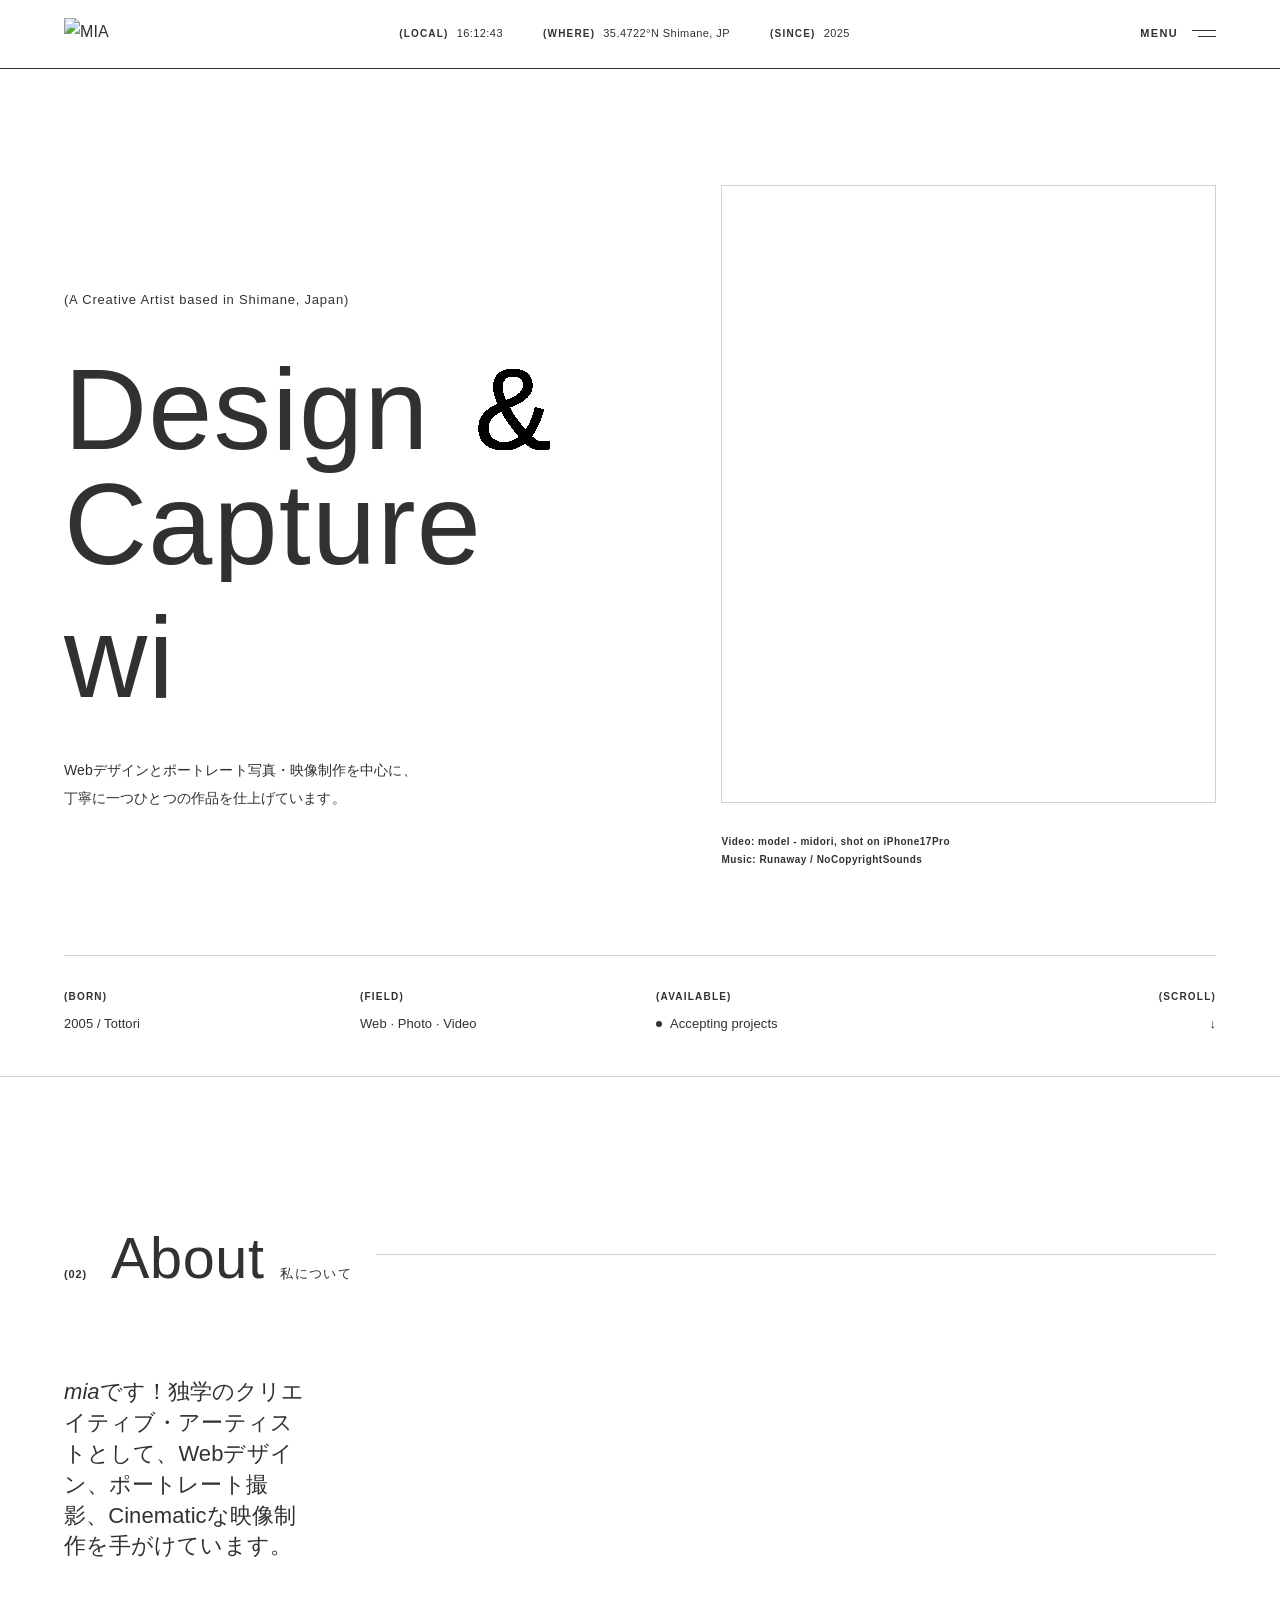
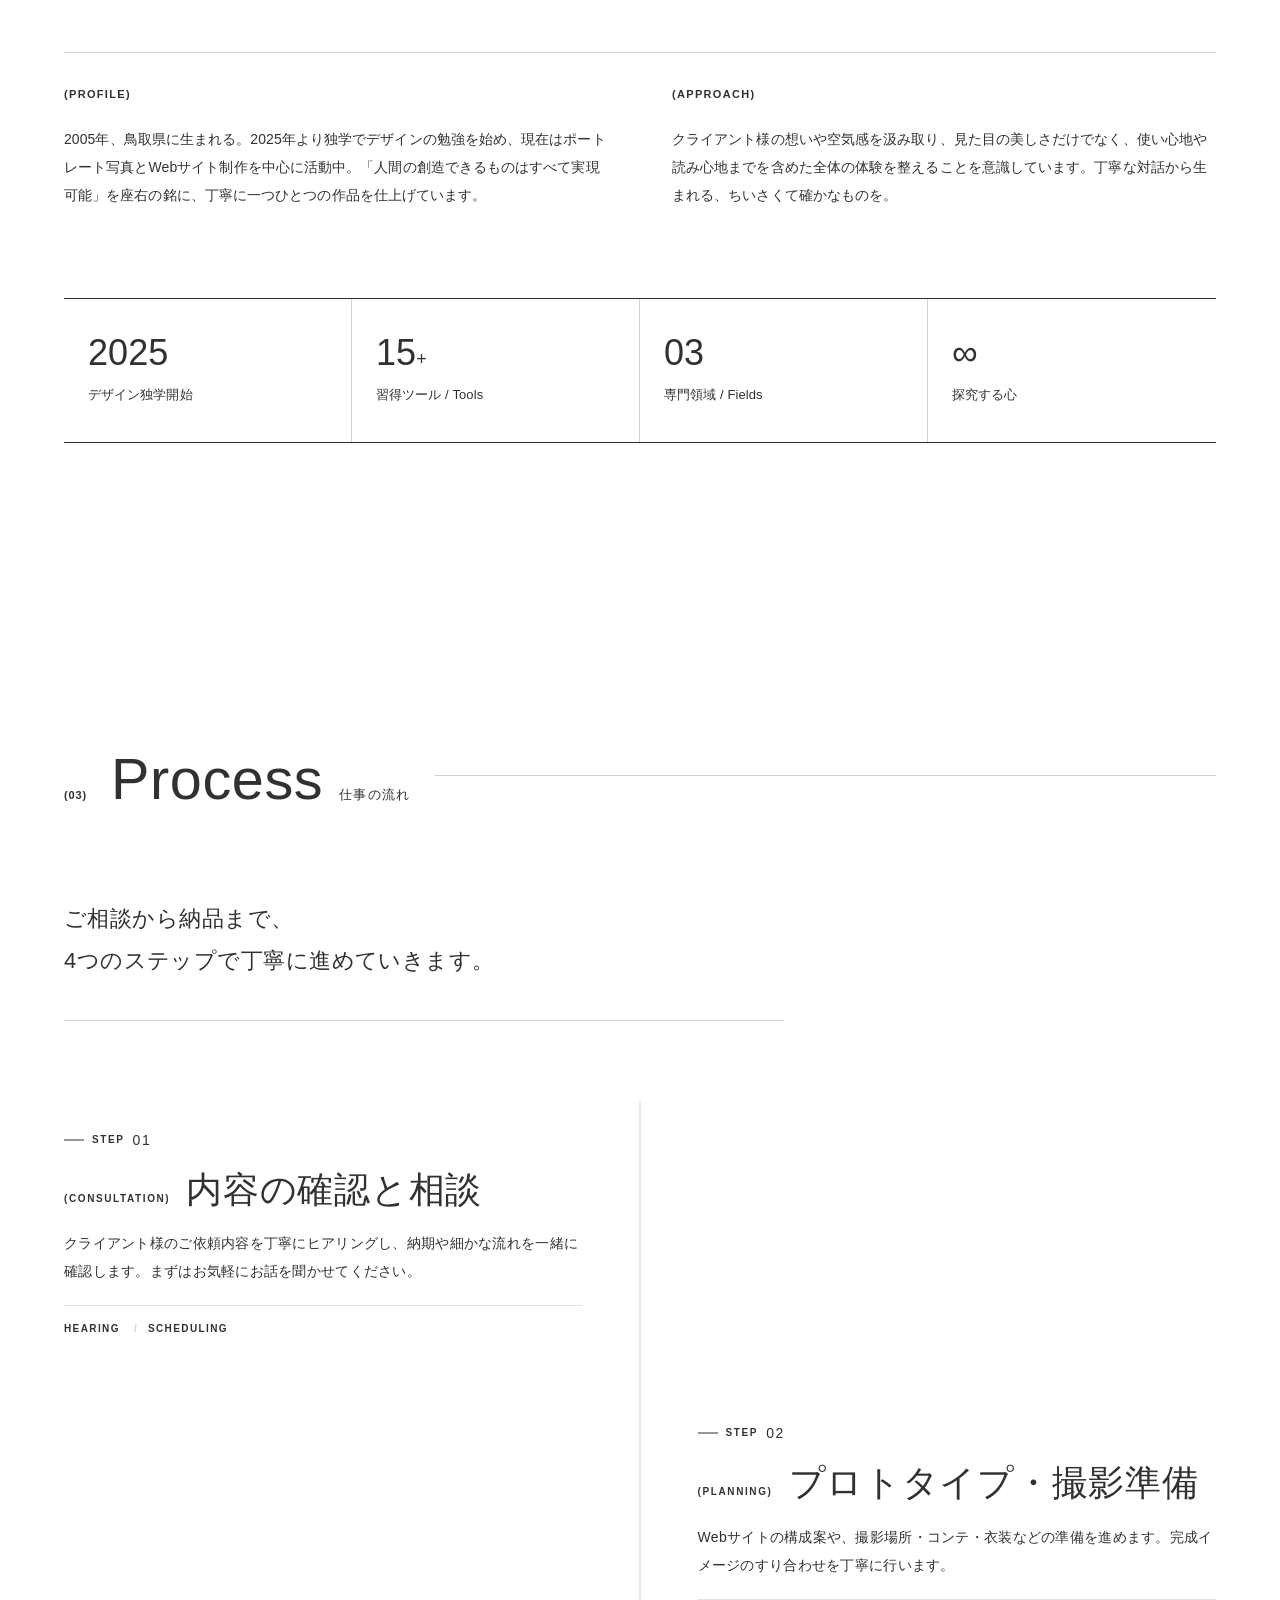
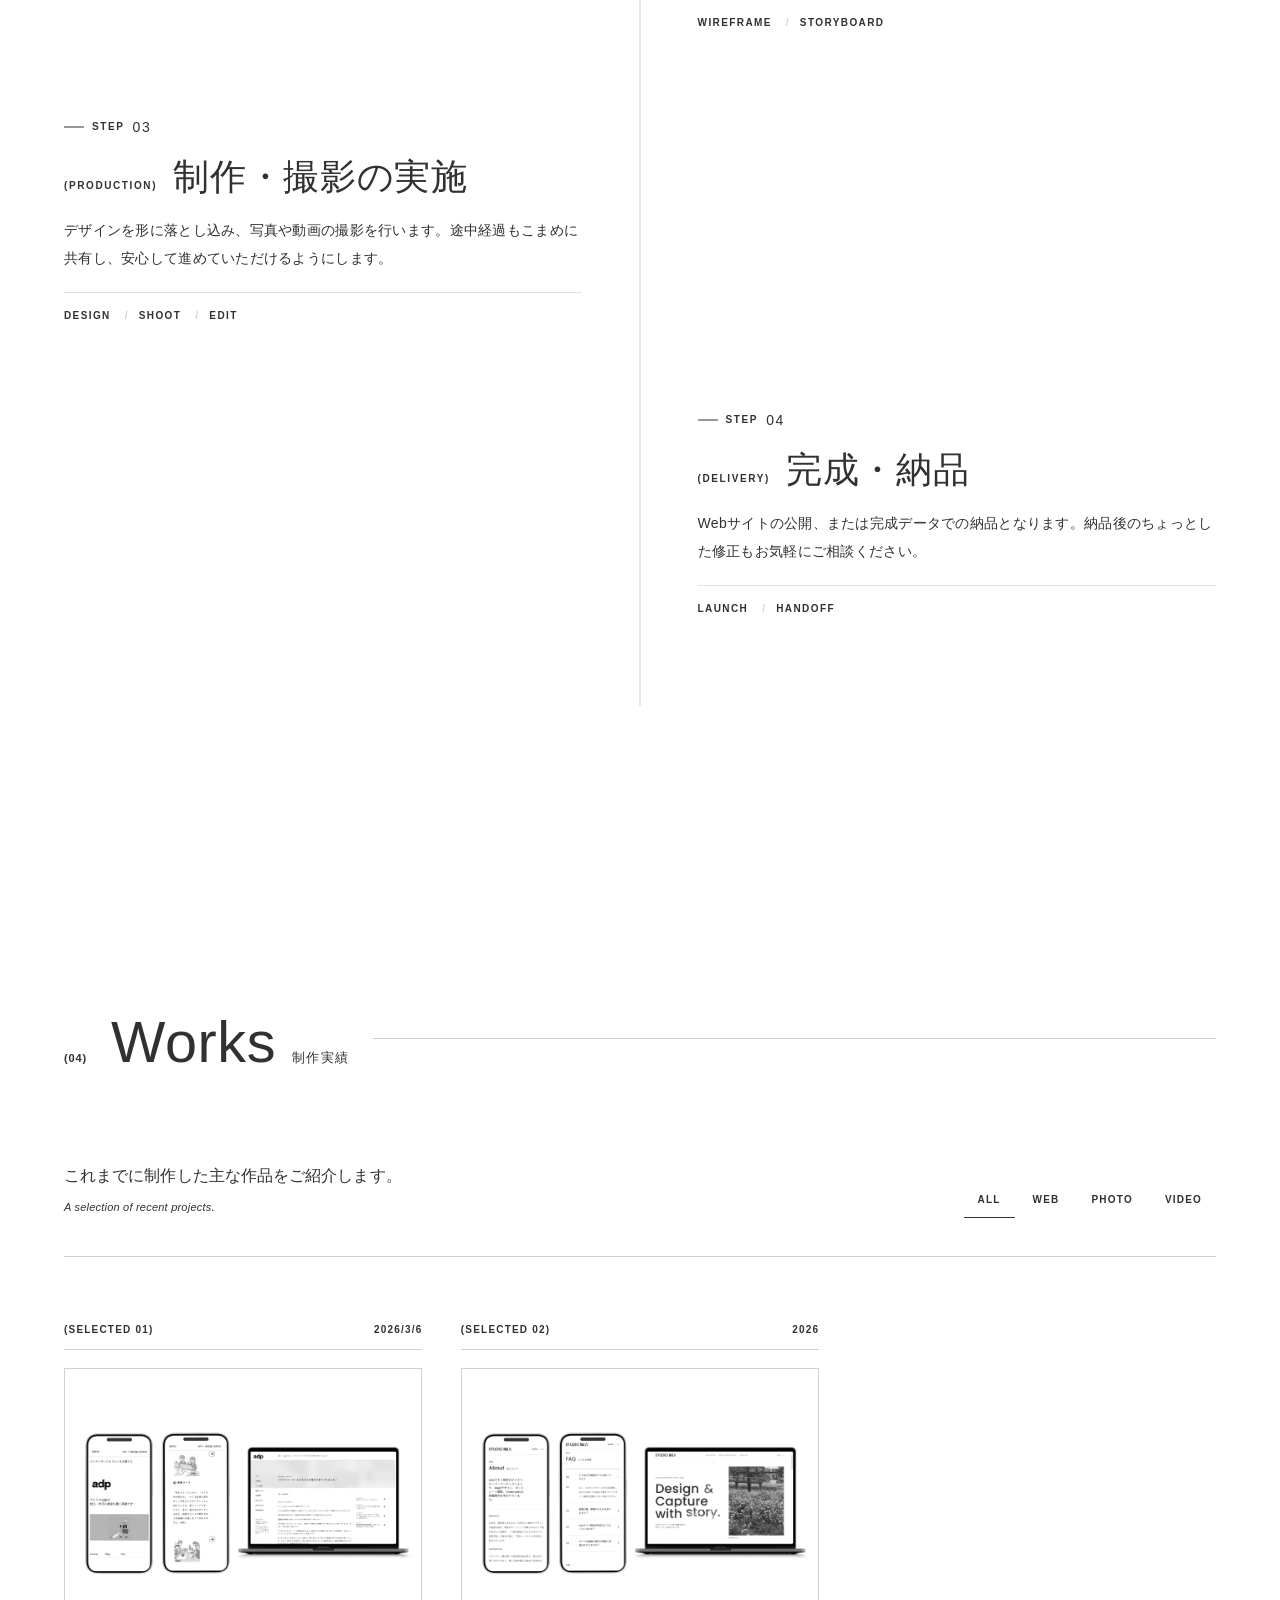
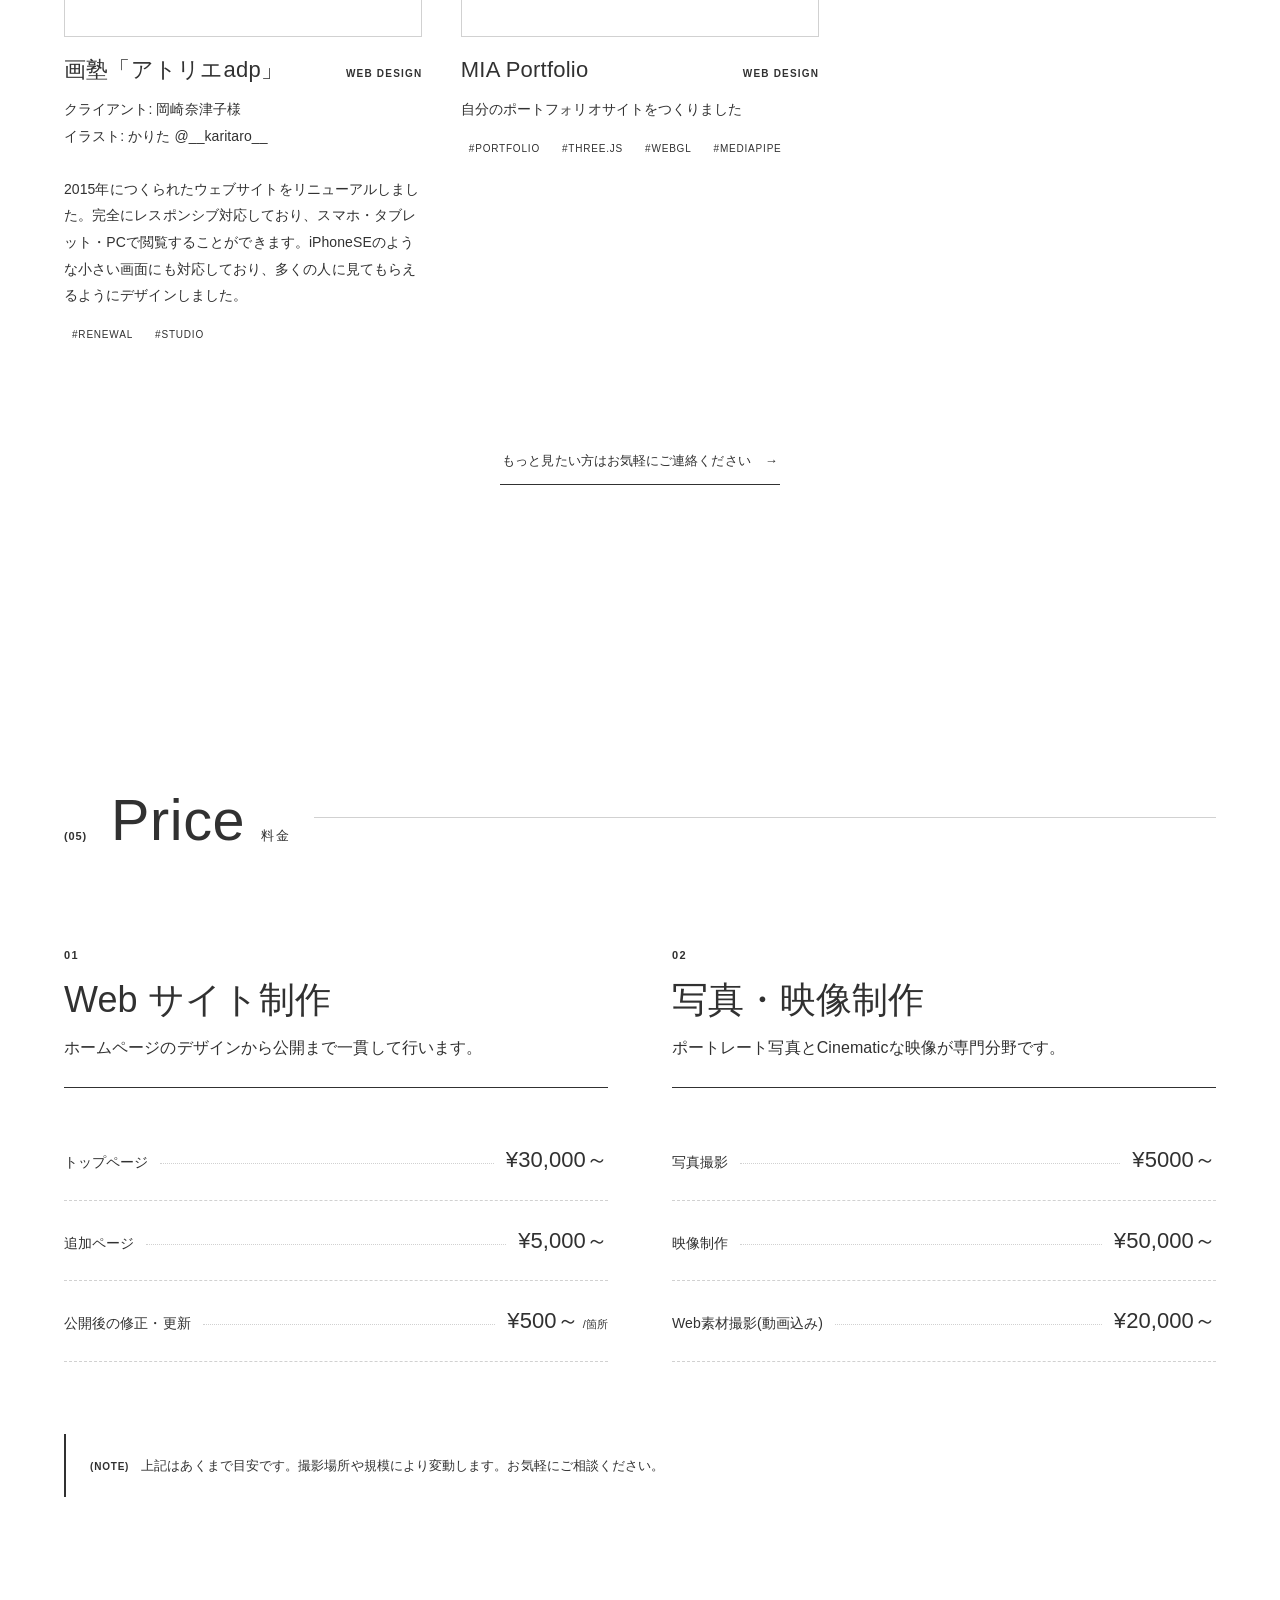
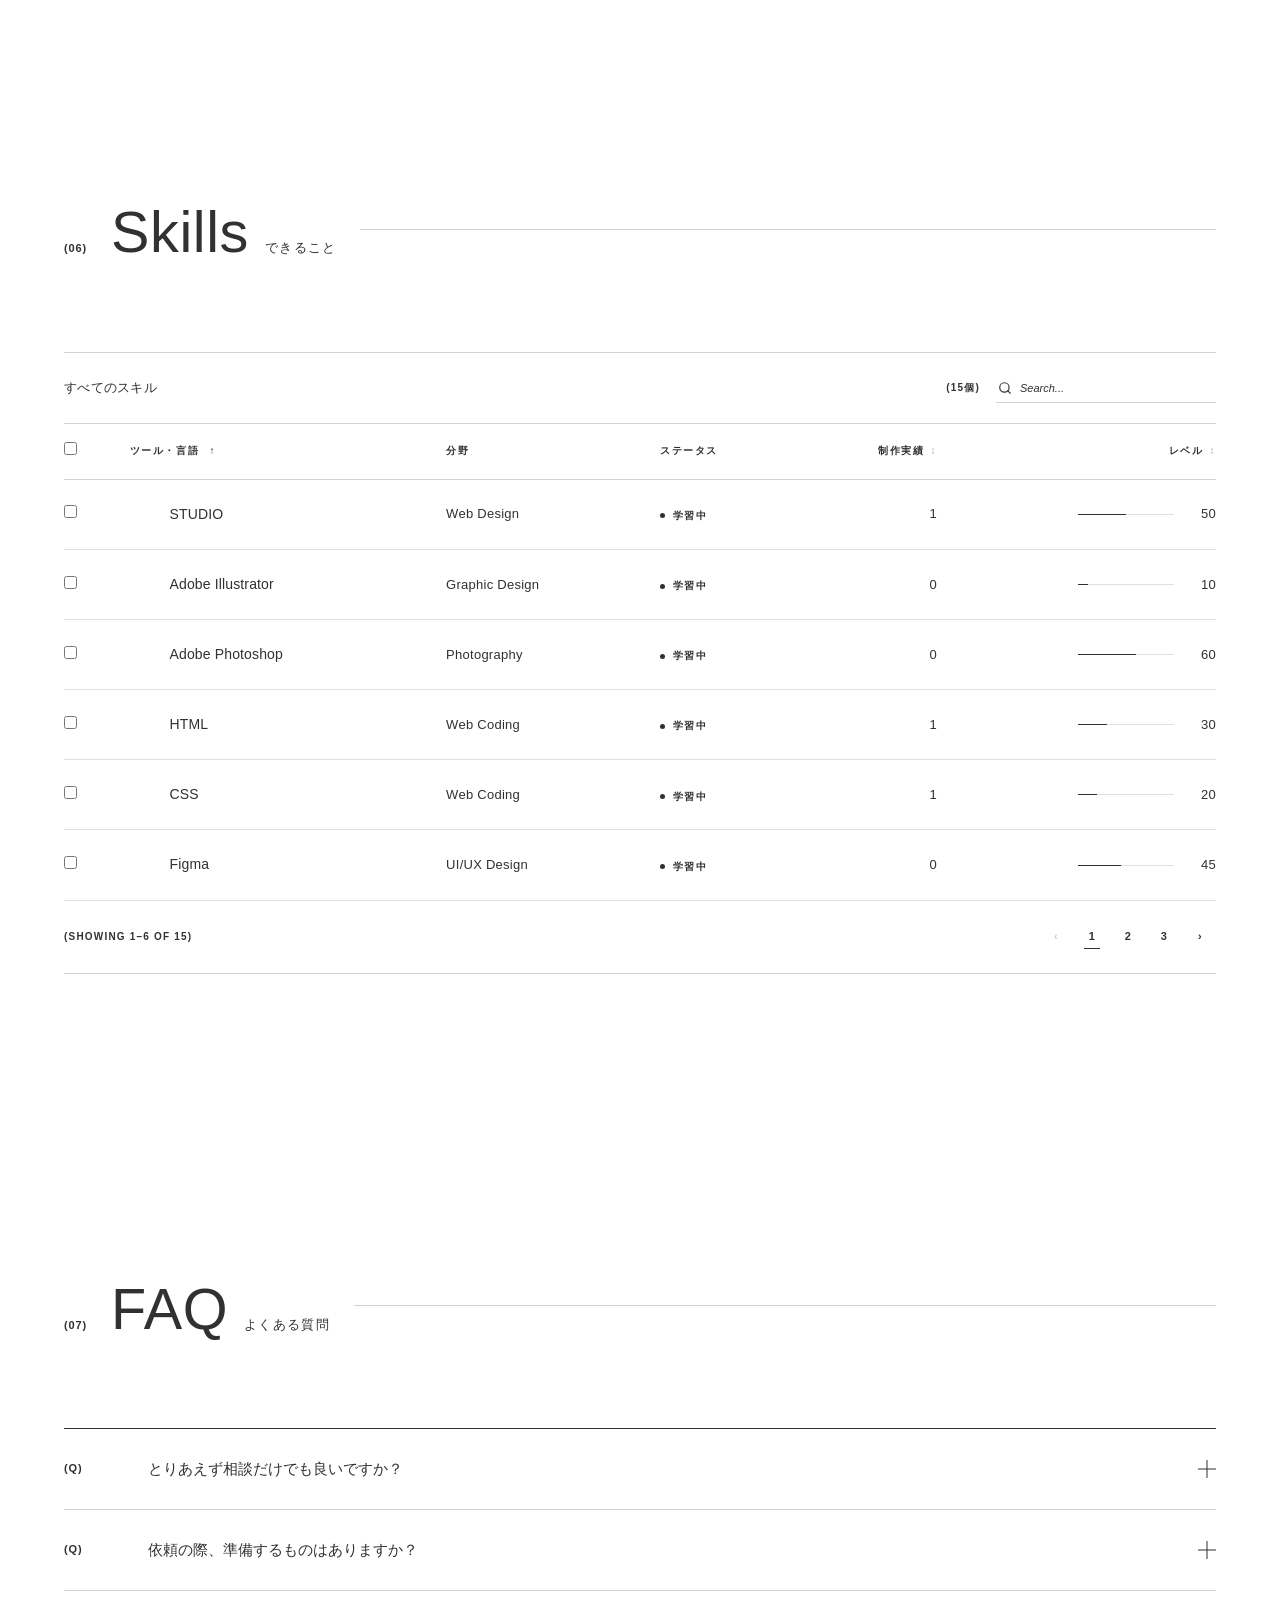
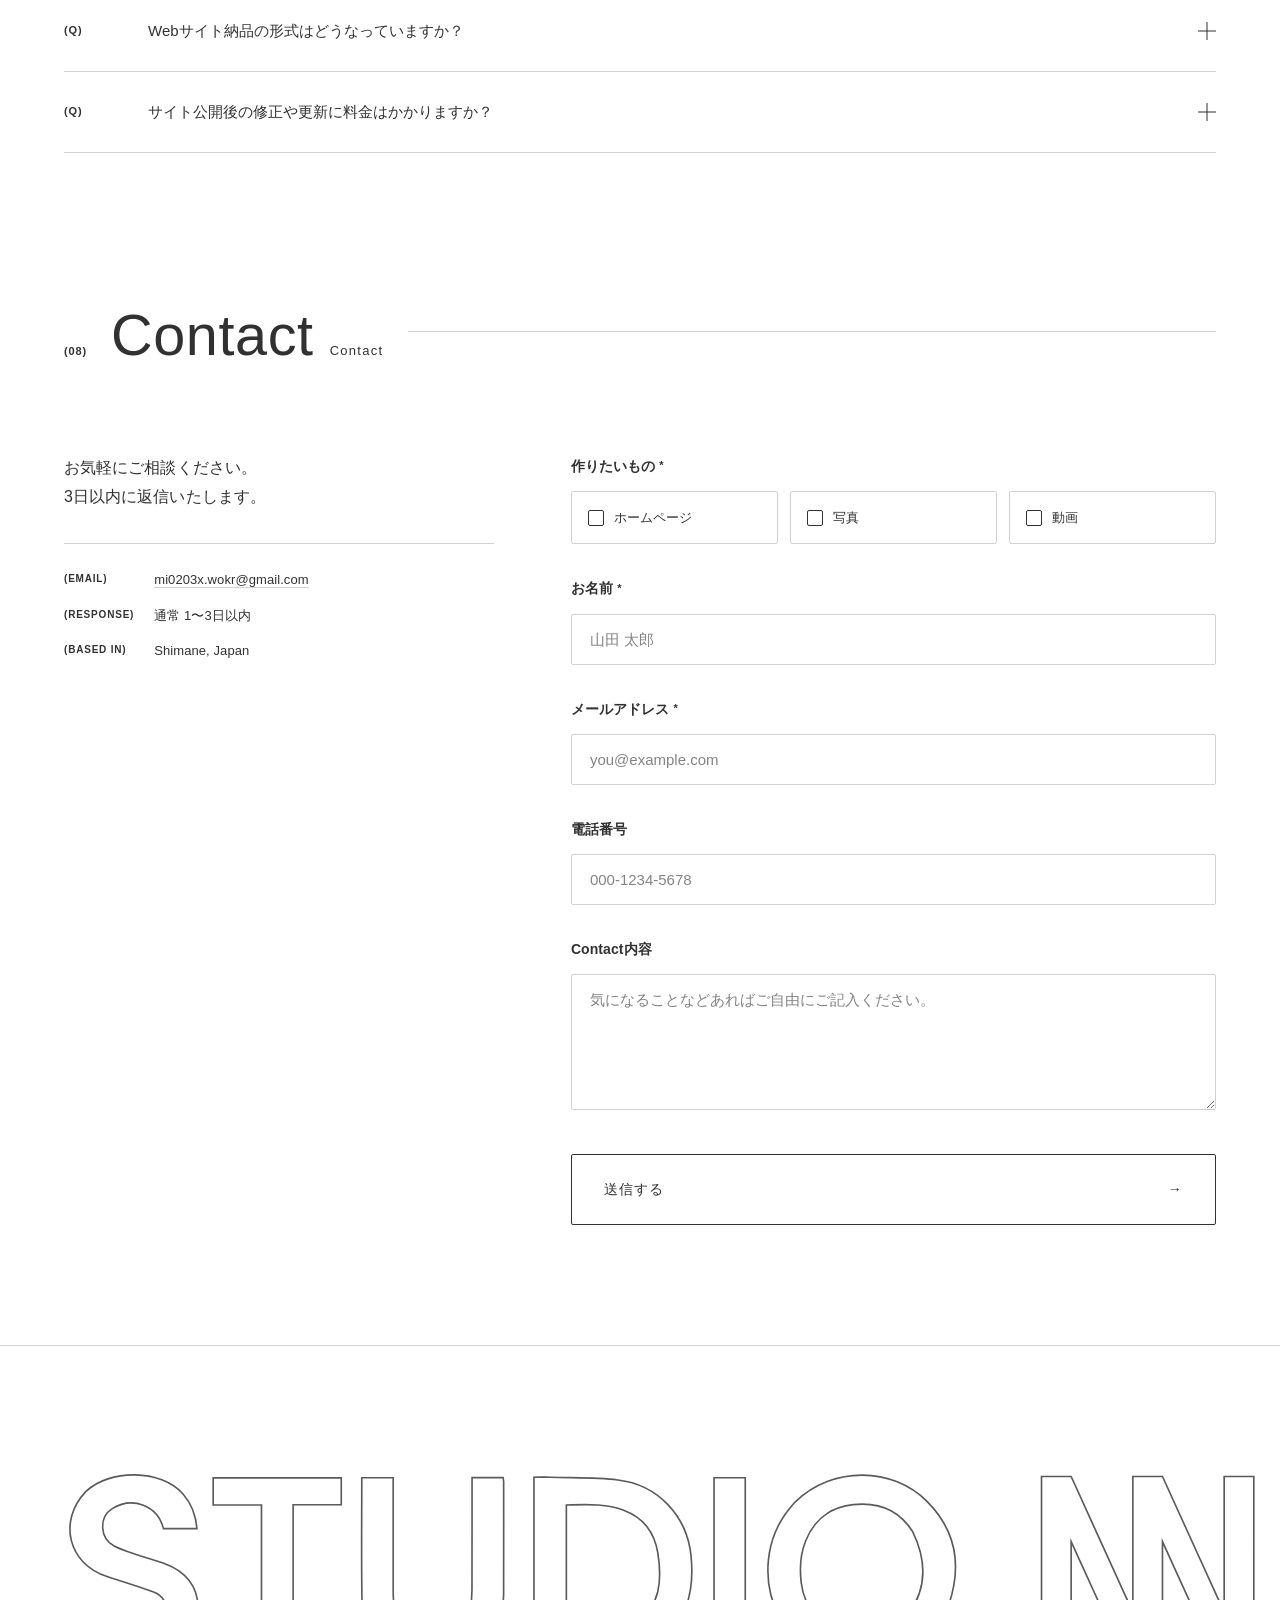
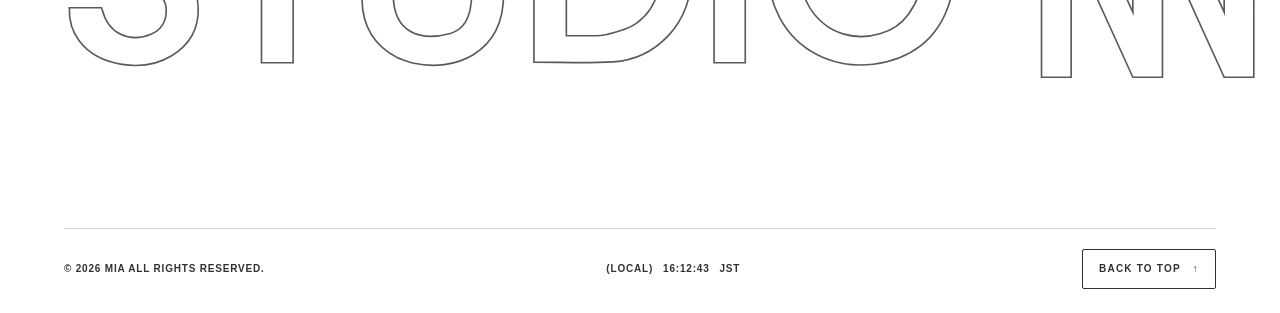
==== commit fedf0635: "Webカメラ同期後の手ジェスチャー操作を追加し、MediaPipe連動パーティクルHUDの反応と動作負荷を改善。 手を開いて上下に動かすスクロールジェスチャーを追加。  人差し指と手のひらに追従するパ" ====
--- a/index.html
+++ b/index.html
@@ -71,7 +71,12 @@
     <link rel="stylesheet" href="https://cdn.jsdelivr.net/npm/gen-interface-jp@0.1.2/400.css">
     <link rel="stylesheet" href="top.css">
 
-    <script src="js/top.min.js" defer></script>
+    <script src="https://cdn.jsdelivr.net/npm/@mediapipe/hands/hands.js" crossorigin="anonymous"></script>
+    <script src="https://cdn.jsdelivr.net/npm/@mediapipe/face_mesh/face_mesh.js" crossorigin="anonymous"></script>
+    <script src="https://cdn.jsdelivr.net/npm/@mediapipe/drawing_utils/drawing_utils.js" crossorigin="anonymous"></script>
+    <script src="https://cdn.jsdelivr.net/npm/@mediapipe/camera_utils/camera_utils.js" crossorigin="anonymous"></script>
+    <script src="https://cdnjs.cloudflare.com/ajax/libs/three.js/0.155.0/three.min.js"></script>
+    <script src="js/top.js" defer></script>
 </head>
 
 <body>
@@ -96,6 +101,24 @@
             </div>
         </div>
     </div>
+
+    <!-- (追加) 座標データが流れるHUD背景 -->
+    <div class="data-rain-container" id="dataRainLeft"></div>
+    <div class="data-rain-container right" id="dataRainRight"></div>
+
+   <div class="blob-data-stream" id="blobStreamL"></div>
+<div class="blob-data-stream right" id="blobStreamR"></div>
+
+<div class="camera-sync-trigger" id="cameraSyncBtn">
+        <div class="sync-status"></div>
+        <span class="sync-text">[インタラクティブな「3DパーティクルHUD」を起動するために、Webカメラへのアクセスを許可してください]</span>
+    </div>
+
+    <div class="monitor-pip" id="monitorPip">
+        <video id="webcam-monitor" class="monitor-video" autoplay playsinline muted></video>
+        <canvas id="face-mask" class="monitor-canvas"></canvas>
+    </div>
+
 
     <header id="header">
         <div class="header__row">
@@ -1153,6 +1176,44 @@
             </a>
         </div>
     </footer>
+<!-- Code injected by live-server -->
+<script>
+	// <![CDATA[  <-- For SVG support
+	if ('WebSocket' in window) {
+		(function () {
+			function refreshCSS() {
+				var sheets = [].slice.call(document.getElementsByTagName("link"));
+				var head = document.getElementsByTagName("head")[0];
+				for (var i = 0; i < sheets.length; ++i) {
+					var elem = sheets[i];
+					var parent = elem.parentElement || head;
+					parent.removeChild(elem);
+					var rel = elem.rel;
+					if (elem.href && typeof rel != "string" || rel.length == 0 || rel.toLowerCase() == "stylesheet") {
+						var url = elem.href.replace(/(&|\?)_cacheOverride=\d+/, '');
+						elem.href = url + (url.indexOf('?') >= 0 ? '&' : '?') + '_cacheOverride=' + (new Date().valueOf());
+					}
+					parent.appendChild(elem);
+				}
+			}
+			var protocol = window.location.protocol === 'http:' ? 'ws://' : 'wss://';
+			var address = protocol + window.location.host + window.location.pathname + '/ws';
+			var socket = new WebSocket(address);
+			socket.onmessage = function (msg) {
+				if (msg.data == 'reload') window.location.reload();
+				else if (msg.data == 'refreshcss') refreshCSS();
+			};
+			if (sessionStorage && !sessionStorage.getItem('IsThisFirstTime_Log_From_LiveServer')) {
+				console.log('Live reload enabled.');
+				sessionStorage.setItem('IsThisFirstTime_Log_From_LiveServer', true);
+			}
+		})();
+	}
+	else {
+		console.error('Upgrade your browser. This Browser is NOT supported WebSocket for Live-Reloading.');
+	}
+	// ]]>
+</script>
 </body>
 
 </html>
--- a/top.css
+++ b/top.css
@@ -147,6 +147,14 @@
     /* Motion */
     --ease: cubic-bezier(0.65, 0, 0.35, 1);
     --ease-out: cubic-bezier(0.22, 1, 0.36, 1);
+
+/* --- 1. HUD & UI Variables --- */
+    --glass-bg: rgba(255, 255, 255, 0.05);
+    --glass-border: rgba(255, 255, 255, 0.2);
+    --glass-blur: blur(16px);
+    --hud-text: rgba(255, 255, 255, 0.95);
+    --hud-text-dim: rgba(255, 255, 255, 0.5);
+    --hud-font: var(--font-mono), 'Courier New', Courier, monospace;
 }
 
 /* ==========================================
@@ -968,6 +976,16 @@
     overflow: hidden;
     background: var(--bg-alt);
     border: 1px solid var(--line);
+}
+
+/* Three.js パーティクルcanvasをvideo要素の上に正しく重ねる */
+#heroWebGL canvas {
+    position: absolute !important;
+    inset: 0;
+    width: 100% !important;
+    height: 100% !important;
+    z-index: 5;
+    pointer-events: none;
 }
 
 .intro__portrait-video,
@@ -3351,6 +3369,197 @@
     }
 }
 
+
+/* ==========================================
+   Monitor PIP (右下カメラ映像と顔マスク)
+   ========================================== */
+.monitor-pip {
+    position: fixed;
+    bottom: 20px;
+    right: 20px;
+    width: 240px;
+    height: 180px;
+    border: 1px solid var(--glass-border);
+    background: #000;
+    z-index: 9999;
+    overflow: hidden;
+    transition: all 0.6s cubic-bezier(0.16, 1, 0.3, 1);
+    opacity: 0;
+    pointer-events: none;
+    transform: translateY(20px);
+    /* サイトの雰囲気に合わせたモノクローム */
+    filter: grayscale(100%) contrast(1.1);
+    box-shadow: 0 4px 15px rgba(0, 0, 0, 0.6);
+}
+
+.monitor-pip.is-visible {
+    opacity: 1;
+    pointer-events: auto;
+    transform: translateY(0);
+}
+
+.monitor-video, .monitor-canvas {
+    position: absolute;
+    top: 0;
+    left: 0;
+    width: 100%;
+    height: 100%;
+    object-fit: cover;
+    transform: scaleX(-1); /* 鏡像反転 */
+}
+
+/* モバイル対応メディアクエリ：ものすごくコンパクトに */
+@media (max-width: 820px) {
+    .monitor-pip {
+        width: 110px;
+        height: 82px;
+        bottom: 15px;
+        right: 15px;
+        border-width: 0.5px;
+    }
+    .intro__title {
+        font-size: 3.5rem !important;
+    }
+    .hud-panel {
+        transform: scale(0.7); /* HUDパネルも縮小 */
+    }
+    .blob-data-stream {
+        width: 100px;
+        font-size: 6px !important;
+    }
+}
+
+@media (max-width: 480px) {
+    .monitor-pip {
+        width: 70px;
+        height: 52px;
+        bottom: 10px;
+        right: 10px;
+    }
+    .intro__title {
+        font-size: 2.2rem !important;
+    }
+    .sync-text {
+        font-size: 7px !important;
+    }
+}
+
+/* ==========================================
+   HUD 
+   ========================================== */
+
+.hud-container {
+    position: absolute; top: 0; left: 0; width: 100%; height: 100%;
+    pointer-events: none; z-index: 20; overflow: hidden;
+}
+
+.hud-panel {
+    position: absolute; top: 0; left: 0; margin: 0;
+}
+
+.cyber-hud {
+    /* 背景を極薄い黒の半透明にし、すりガラスのぼかしを弱めて透明度を大幅に上げます */
+    background: rgba(255, 255, 255, 0.3) !important;
+    backdrop-filter: blur(2px) !important;
+    -webkit-backdrop-filter: blur(2px) !important;
+    
+    /* 枠線を少し細く・暗くして目立たなくし、影(box-shadow)を消します */
+    border: 1px solid rgba(255, 255, 255, 0.1) !important;
+    box-shadow: none !important;
+    
+    color: var(--hud-text) !important;
+    border-radius: 0 !important;
+    font-family: var(--hud-font) !important;
+    text-transform: uppercase;
+    width: 120px; 
+    padding: 8px 12px !important; 
+    font-size: 7.5px !important;
+    opacity: 0; 
+    transition: opacity 0.4s ease; 
+    will-change: transform;
+}
+
+.cyber-hud.is-visible { opacity: 1; }
+
+.cyber-hud .hud-panel__header {
+    border-bottom: 1px solid var(--glass-border) !important;
+    padding-bottom: 5px !important; margin-bottom: 6px !important;
+    font-weight: 700; font-size: 8px !important; display: flex; align-items: center; gap: 6px;
+}
+.cyber-hud .hud-num {
+    background: #ffffff !important; color: #000000 !important;
+    padding: 1px 4px; font-size: 7px !important;
+}
+.cyber-hud .hud-panel__body { display: flex; flex-direction: column; gap: 4px !important; line-height: 1.2; }
+.cyber-hud .hud-panel__body div { display: flex; justify-content: space-between; letter-spacing: 0.08em; color: var(--hud-text-dim) !important; }
+.cyber-hud .hud-val { color: var(--hud-text) !important; font-weight: 600; text-align: right; font-variant-numeric: tabular-nums; }
+.cyber-hud .hud-math { margin-top: 5px; padding-top: 5px; border-top: 1px dotted var(--glass-border); font-size: 6.5px; color: var(--hud-text-dim) !important; text-align: right; display: block !important; }
+
+.blob-data-stream {
+    position: fixed; top: 50%; transform: translateY(-50%);
+    width: 160px; height: 70vh; z-index: 15; pointer-events: none;
+    font-family: var(--hud-font); font-size: 7px !important; line-height: 1.3; color: var(--hud-text-dim); overflow: hidden;
+    mask-image: linear-gradient(to bottom, transparent, black 15%, black 85%, transparent);
+    -webkit-mask-image: linear-gradient(to bottom, transparent, black 15%, black 85%, transparent);
+}
+.blob-data-stream.right { right: 20px; text-align: right; }
+.blob-data-stream.left { left: 20px; }
+.blob-line { margin-bottom: 2px; white-space: nowrap; }
+.blob-line .highlight { color: #ffffff; font-weight: bold; }
+
+.camera-sync-trigger {
+    position: fixed; bottom: 30px; right: 30px; z-index: 10000;
+    background: rgba(0, 0, 0, 0.85); border: 1px solid var(--glass-border);
+    padding: 10px 16px !important; display: flex; align-items: center; gap: 12px; cursor: pointer;
+    opacity: 0; pointer-events: none; transform: translateY(20px); transition: all 0.6s cubic-bezier(0.16, 1, 0.3, 1);
+    font-family: var(--hud-font); font-size: 9.5px !important; letter-spacing: 0.15em; color: var(--hud-text); box-shadow: 0 4px 15px rgba(0, 0, 0, 0.6);
+}
+.camera-sync-trigger.is-visible { opacity: 1; pointer-events: auto; transform: translateY(0); }
+.camera-sync-trigger:hover { background: #ffffff; color: #000000; border-color: #ffffff; }
+.camera-sync-trigger:hover .sync-status { background: #000000; }
+.sync-status { width: 7px; height: 7px; background: #ffffff; border-radius: 50%; animation: sync-blink 1.5s infinite; }
+@keyframes sync-blink { 0%, 100% { opacity: 1; } 50% { opacity: 0.2; } }
+
+@media (max-width: 768px) {
+    .camera-sync-trigger { bottom: 20px; right: 20px; padding: 8px 14px !important; font-size: 8.5px !important; }
+    .blob-data-stream { width: 120px; font-size: 6px !important; }
+    .blob-data-stream.right { right: 10px; }
+    .blob-data-stream.left { left: 10px; }
+}
+
+/* ==========================================
+   Data Rain HUD (大量の座標表示)
+   ========================================== */
+.data-rain-container {
+    position: absolute;
+    top: 0;
+    bottom: 0;
+    width: 250px;
+    overflow: hidden;
+    z-index: 15;
+    pointer-events: none;
+    font-family: var(--font-mono), monospace;
+    font-size: 9px;
+    line-height: 1.3;
+    color: rgba(255, 255, 255, 0.35); /* ミリタリー調の白グレー */
+    padding: 20px;
+    mask-image: linear-gradient(to bottom, transparent, black 10%, black 90%, transparent);
+    -webkit-mask-image: linear-gradient(to bottom, transparent, black 10%, black 90%, transparent);
+}
+.data-rain-container.right {
+    right: 0;
+    left: auto;
+    text-align: right;
+}
+.data-line {
+    white-space: nowrap;
+}
+.data-line .highlight {
+    color: #fff;
+    font-weight: bold;
+}
+
+
 /* ==========================================
    Hero Video Sound Toggle
    - サイト全体のミニマルな .footer__top-btn / 角ブラケットの語彙に揃える
@@ -3854,4 +4063,16 @@
         padding: 24px 0;
         gap: 16px;
     }
+}
+
+
+ }
+}
+
+@media (max-width: 600px) {
+    .mia-table tbody {
+        grid-template-columns: 1fr;
+        padding: 24px 0;
+        gap: 16px;
+    }
 }
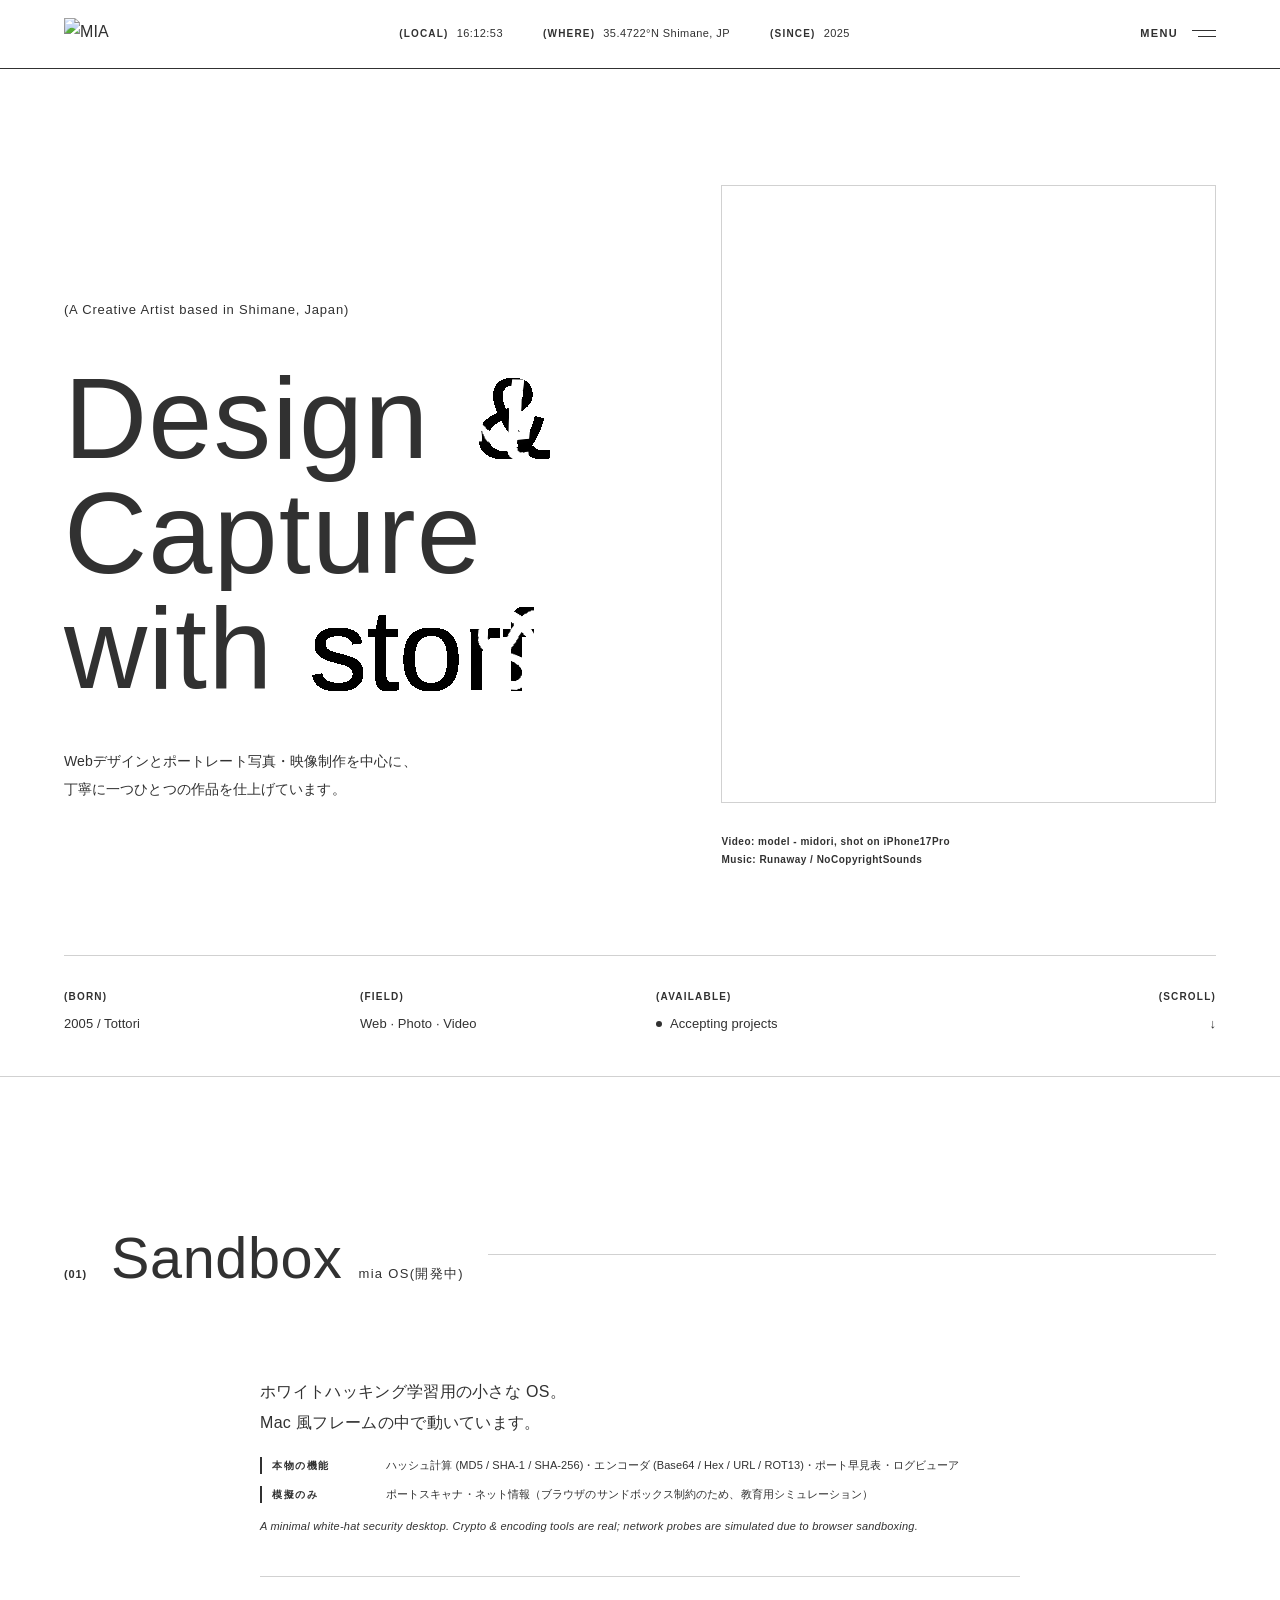
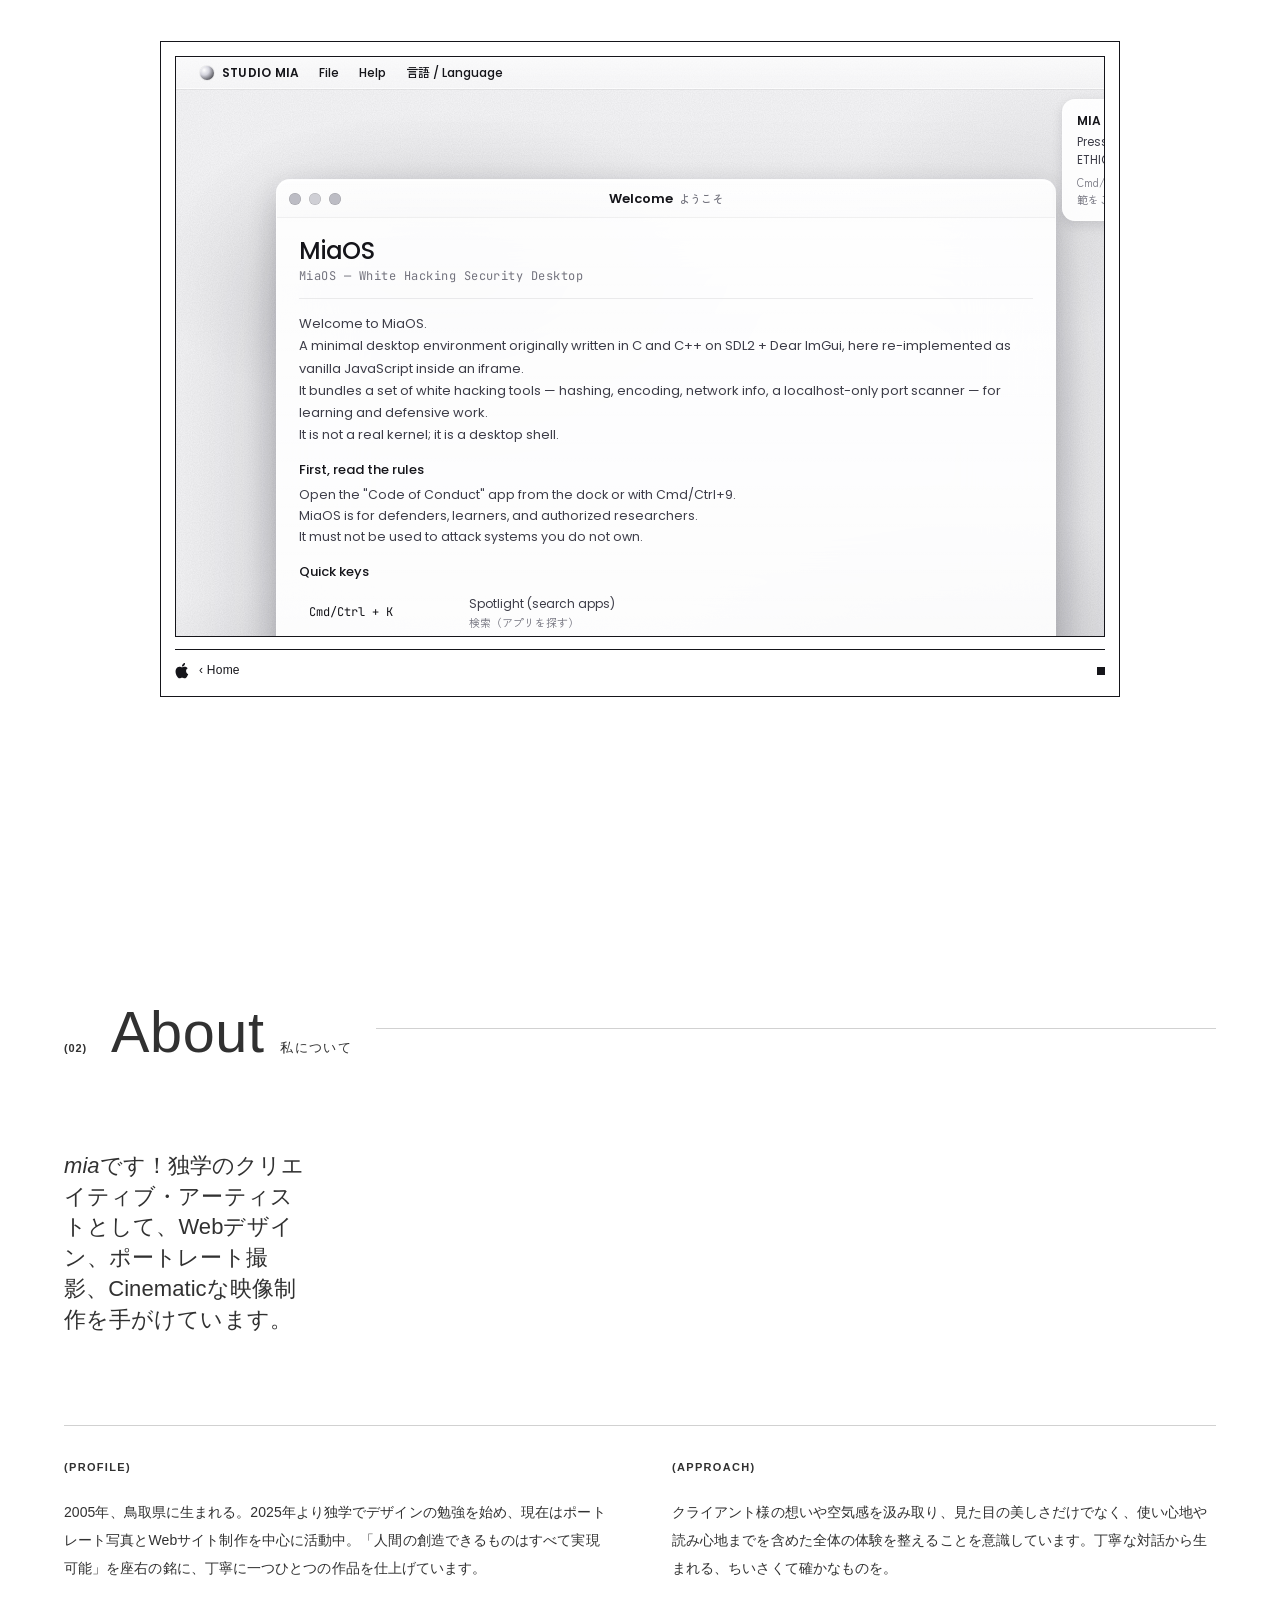
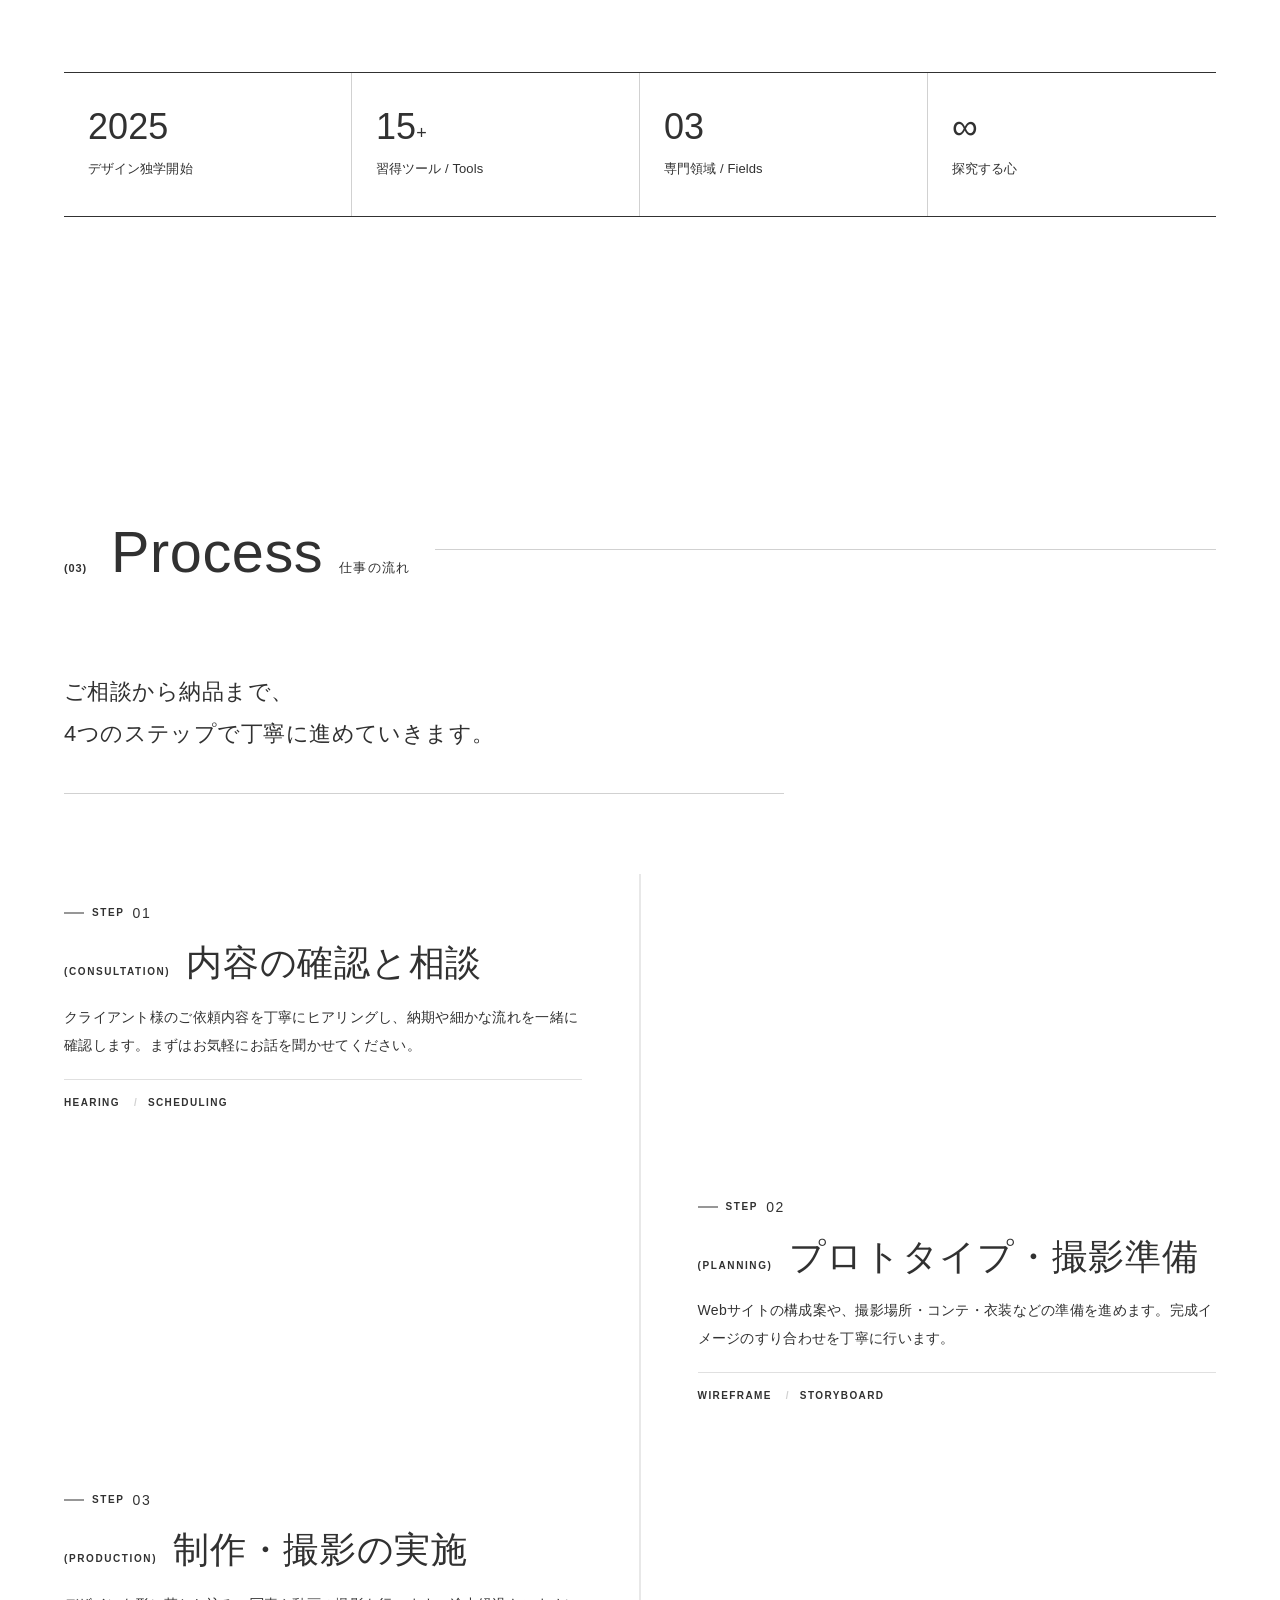
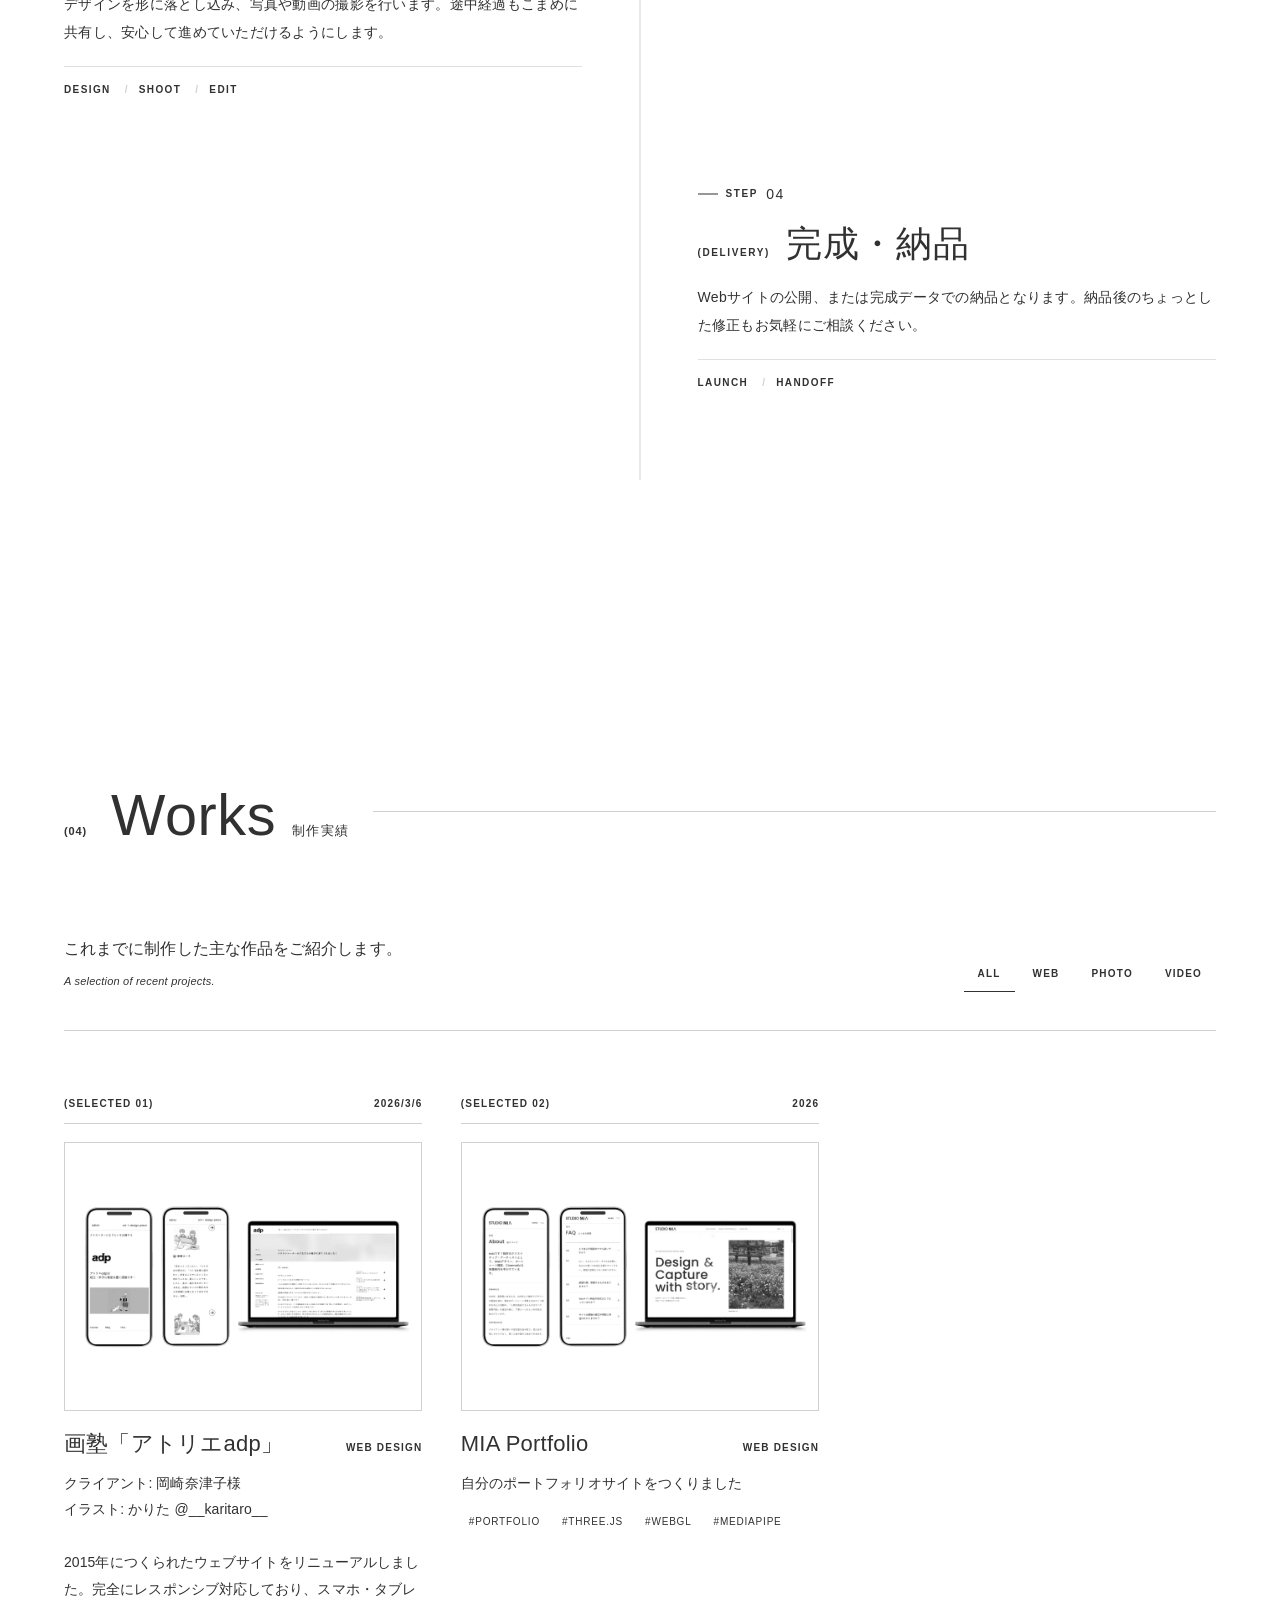
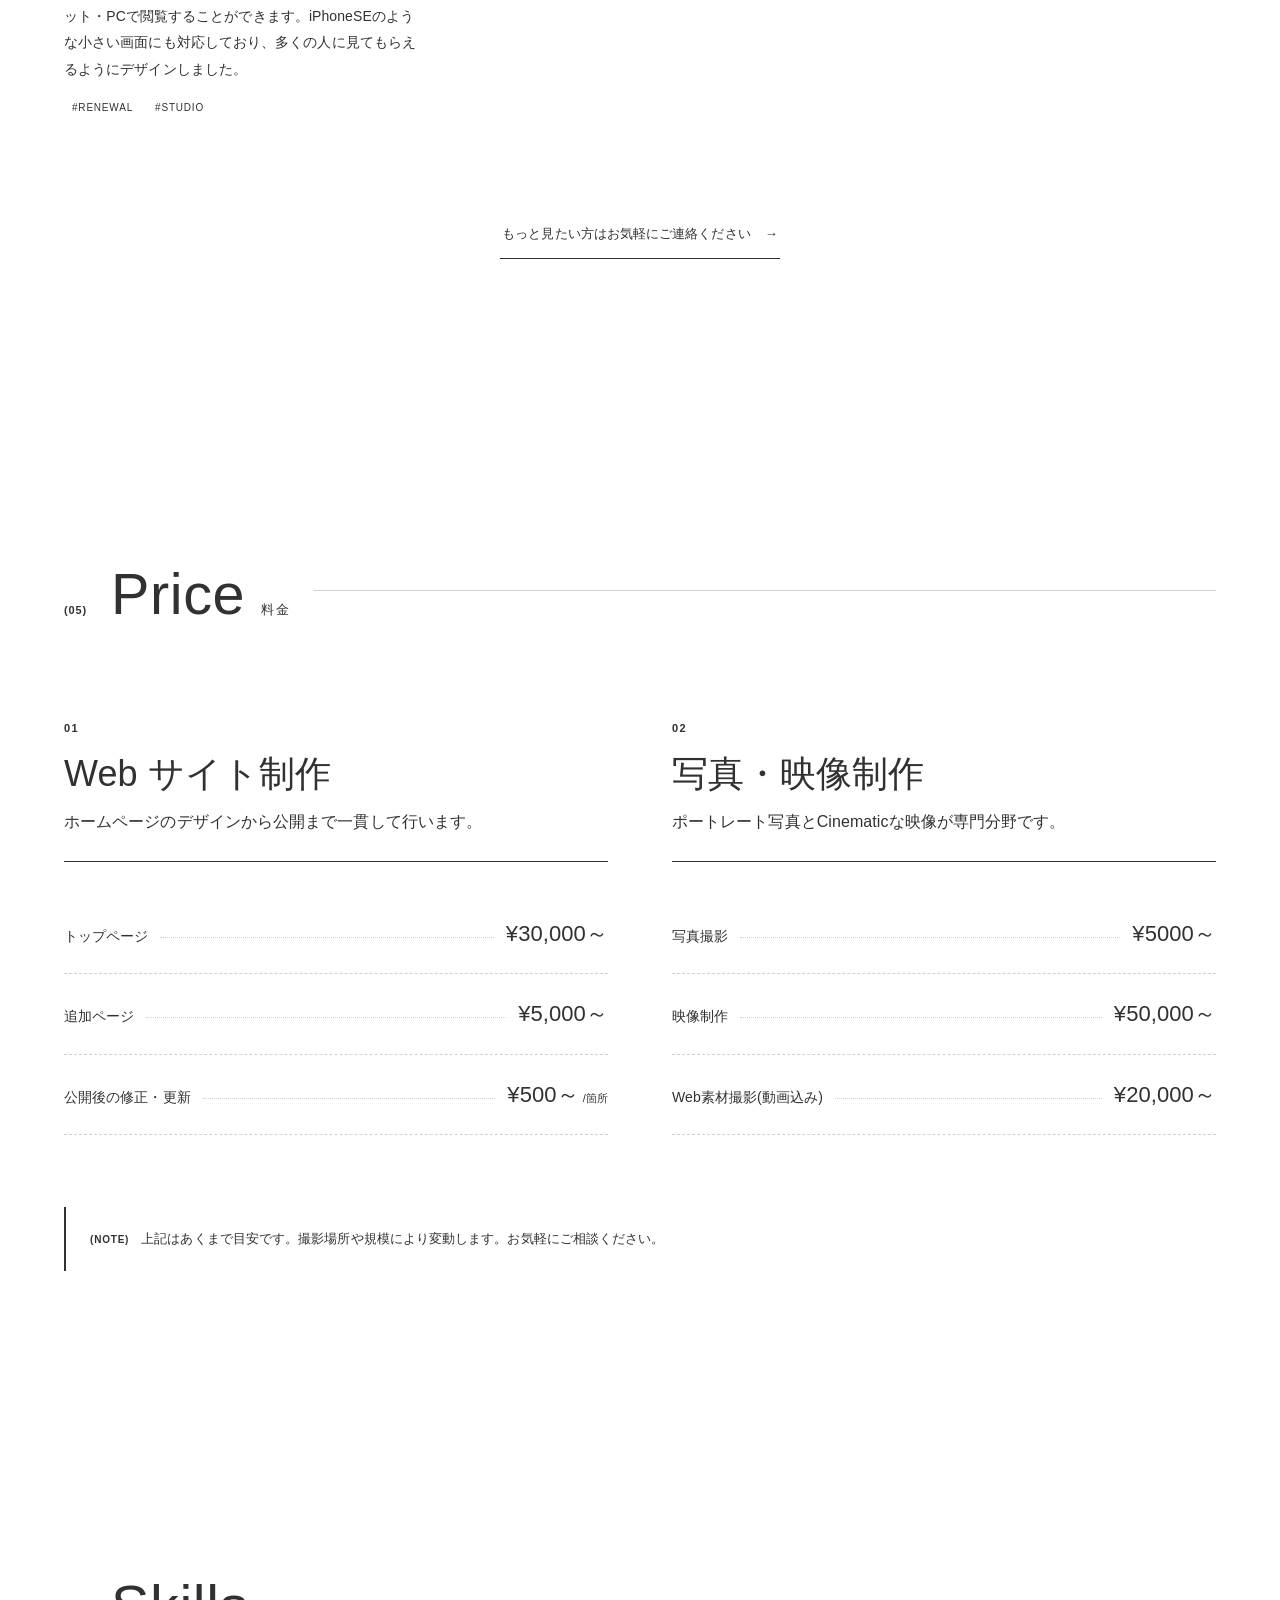
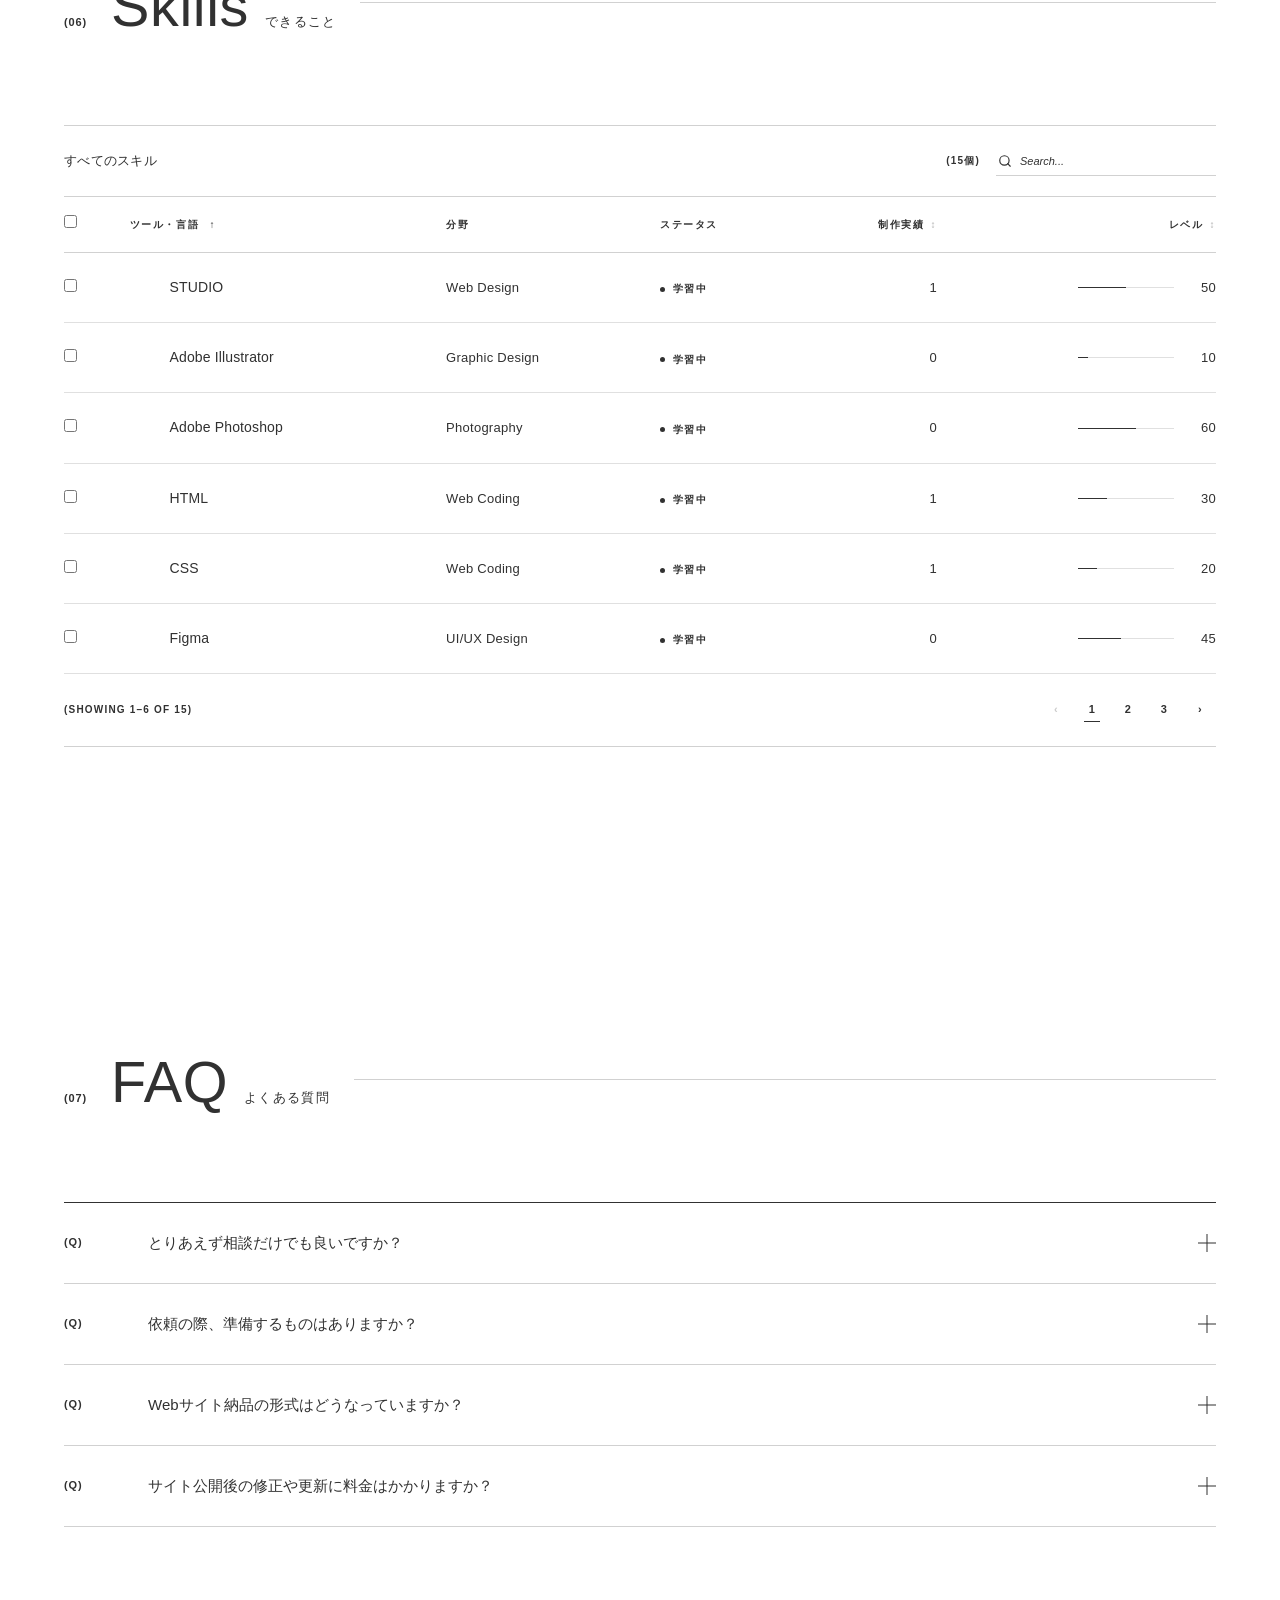
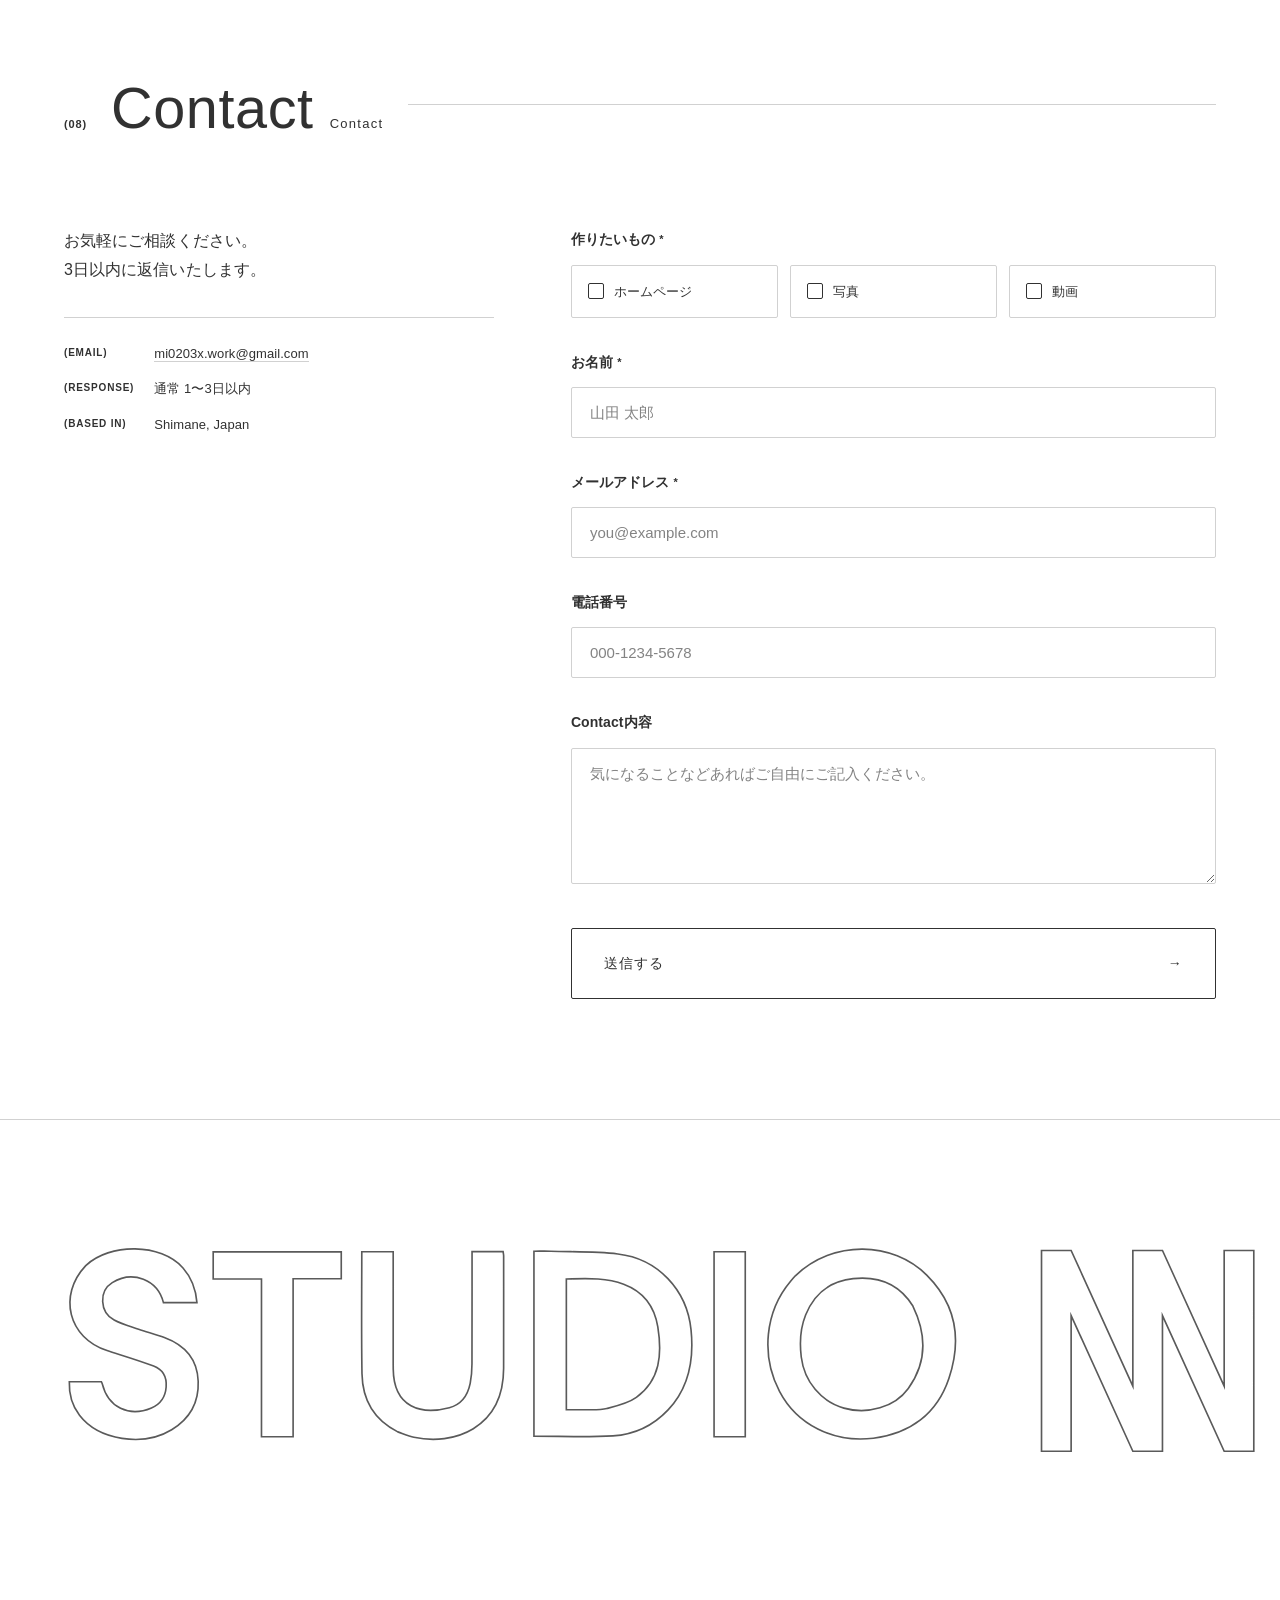
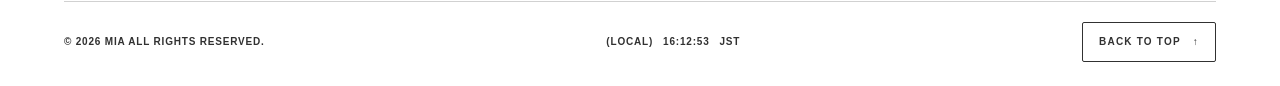
==== commit 2aefe8f1: "Sandbox セクションを追加し、mia-os-react をブラウザ向けに移植・書き直し - 旧 React/Babel/360KB バンドル (js/mia-os-react.js) への依存を" ====
--- a/index.html
+++ b/index.html
@@ -266,6 +266,54 @@
         </div>
     </section>
 
+    <section class="section mia-os-section">
+        <div class="container">
+            <header class="section__head">
+                <span class="section__num">(01)</span>
+                <h2 class="section__title">
+                    <span class="section__title-en">Sandbox</span>
+                    <span class="section__title-ja">mia OS(開発中)</span>
+                </h2>
+                <span class="section__line"></span>
+            </header>
+
+            <div class="mia-os-intro">
+                <p class="mia-os-intro-text">
+                    ホワイトハッキング学習用の小さな OS。<br>
+                    Mac 風フレームの中で動いています。
+                </p>
+                <ul class="mia-os-intro-list">
+                    <li>
+                        <span class="mia-os-intro-list__label">本物の機能</span>
+                        <span class="mia-os-intro-list__body">ハッシュ計算 (MD5 / SHA-1 / SHA-256)・エンコーダ (Base64 / Hex / URL / ROT13)・ポート早見表・ログビューア</span>
+                    </li>
+                    <li>
+                        <span class="mia-os-intro-list__label">模擬のみ</span>
+                        <span class="mia-os-intro-list__body">ポートスキャナ・ネット情報（ブラウザのサンドボックス制約のため、教育用シミュレーション）</span>
+                    </li>
+                </ul>
+                <p class="mia-os-intro-muted">A minimal white-hat security desktop. Crypto &amp; encoding tools are real; network probes are simulated due to browser sandboxing.</p>
+            </div>
+
+            <div class="mac-frame" role="figure" aria-label="MIA OS Interface in a minimal Macintosh frame">
+                <div class="mac-frame__screen">
+                    <iframe class="mac-frame__iframe" src="mia-os-react.html" title="MIA OS Interface" loading="lazy"></iframe>
+                </div>
+                <div class="mac-frame__base">
+                    <div class="mac-frame__base-left">
+                        <span class="mac-frame__apple" aria-hidden="true">
+                            <svg viewBox="0 0 26 32" width="14" height="17">
+                                <path fill="#15151a" d="M20.6 17.1c0-3.6 3-5.3 3.1-5.4-1.7-2.5-4.3-2.8-5.3-2.9-2.2-.2-4.4 1.3-5.5 1.3-1.1 0-2.9-1.3-4.8-1.2-2.5 0-4.7 1.4-6 3.7-2.6 4.5-.7 11 1.8 14.6 1.2 1.7 2.7 3.7 4.6 3.6 1.8-.1 2.6-1.2 4.8-1.2 2.2 0 2.9 1.2 4.8 1.1 2-.1 3.3-1.8 4.5-3.5 1.4-2 2-3.9 2.1-4-.1-.1-4-1.5-4.1-6.1zM17.1 6.6c1-1.2 1.7-2.9 1.5-4.6-1.4 0-3.2.9-4.2 2.1-1 1-1.8 2.7-1.6 4.4 1.6.1 3.2-.7 4.3-1.9z"/>
+                            </svg>
+                        </span>
+                        <span class="mac-frame__home">&lsaquo; Home</span>
+                    </div>
+                    <span class="mac-frame__led" aria-hidden="true"></span>
+                </div>
+            </div>
+        </div>
+    </section>
+
     <section id="about" class="section about">
         <div class="container">
             <header class="section__head">
@@ -1061,7 +1109,7 @@
                     </p>
                     <dl class="contact__info">
                         <dt>(Email)</dt>
-                        <dd><a href="mailto:mi0203x@gmail.com">mi0203x.wokr@gmail.com</a></dd>
+                        <dd><a href="mailto:mi0203x@gmail.com">mi0203x.work@gmail.com</a></dd>
                         <dt>(Response)</dt>
                         <dd>通常 1〜3日以内</dd>
                         <dt>(Based in)</dt>
@@ -1176,6 +1224,8 @@
             </a>
         </div>
     </footer>
+
+    
 <!-- Code injected by live-server -->
 <script>
 	// <![CDATA[  <-- For SVG support
@@ -1214,6 +1264,7 @@
 	}
 	// ]]>
 </script>
+
 </body>
 
 </html>
--- a/top.css
+++ b/top.css
@@ -1157,6 +1157,170 @@
         opacity: 0;
     }
 }
+
+
+
+/* ==========================================
+   MIA OS React (minimal Mac frame)
+   ========================================== */
+.mia-os-section {
+    padding: clamp(80px, 12vw, 160px) 0;
+}
+
+.mia-os-intro {
+    max-width: 760px;
+    margin: 0 auto clamp(40px, 5vw, 64px);
+    padding-bottom: clamp(24px, 3vw, 40px);
+    border-bottom: 1px solid var(--line);
+}
+
+.mia-os-intro-text {
+    font-family: var(--font-ja);
+    font-size: var(--fs-xl);
+    font-weight: var(--fw-medium);
+    line-height: 1.9;
+    color: var(--ink);
+    letter-spacing: 0.02em;
+}
+
+.mia-os-intro-list {
+    list-style: none;
+    margin: 18px 0 14px;
+    padding: 0;
+    display: flex;
+    flex-direction: column;
+    gap: 10px;
+}
+
+.mia-os-intro-list li {
+    display: grid;
+    grid-template-columns: 110px 1fr;
+    gap: 16px;
+    align-items: baseline;
+    font-family: var(--font-ja);
+    font-size: var(--fs-sm);
+    line-height: 1.7;
+    color: var(--ink-mid);
+}
+
+.mia-os-intro-list__label {
+    font-family: var(--font-mono);
+    font-size: var(--fs-xs);
+    font-weight: var(--fw-semibold);
+    text-transform: uppercase;
+    letter-spacing: 0.16em;
+    color: var(--ink);
+    border-left: 2px solid var(--ink);
+    padding-left: 10px;
+}
+
+.mia-os-intro-muted {
+    margin-top: 14px;
+    font-family: var(--font-body);
+    font-size: var(--fs-sm);
+    font-style: italic;
+    color: var(--ink-light);
+    letter-spacing: 0.02em;
+}
+
+@media (max-width: 780px) {
+    .mia-os-intro-list li {
+        grid-template-columns: 1fr;
+        gap: 4px;
+    }
+    .mia-os-intro-list__label {
+        border-left: 0;
+        padding-left: 0;
+    }
+}
+
+.mac-frame {
+    --mac-ink: #15151a;
+    --mac-stroke: 1.5px;
+
+    max-width: 960px;
+    margin: 0 auto;
+    background: #fff;
+    border: var(--mac-stroke) solid var(--mac-ink);
+    padding: 14px;
+}
+
+.mac-frame__screen {
+    container-type: inline-size;
+    position: relative;
+    width: 100%;
+    aspect-ratio: 8 / 5;
+    background: #fff;
+    border: var(--mac-stroke) solid var(--mac-ink);
+    overflow: hidden;
+}
+
+.mac-frame__iframe {
+    position: absolute;
+    top: 0;
+    left: 0;
+    width: 1200px;
+    height: 750px;
+    border: 0;
+    background: #fff;
+    transform-origin: top left;
+    transform: scale(calc(100cqi / 1200px));
+}
+
+.mac-frame__base {
+    display: flex;
+    align-items: center;
+    justify-content: space-between;
+    margin-top: 12px;
+    padding-top: 10px;
+    border-top: var(--mac-stroke) solid var(--mac-ink);
+}
+
+.mac-frame__base-left {
+    display: flex;
+    align-items: center;
+    gap: 10px;
+}
+
+.mac-frame__apple {
+    display: inline-flex;
+    align-items: center;
+    justify-content: center;
+}
+
+.mac-frame__apple svg {
+    display: block;
+}
+
+.mac-frame__home {
+    font-family: var(--font-mono, ui-monospace, monospace);
+    font-size: 12px;
+    font-weight: 500;
+    color: var(--mac-ink);
+    letter-spacing: 0.02em;
+}
+
+.mac-frame__led {
+    width: 8px;
+    height: 8px;
+    background: var(--mac-ink);
+}
+
+@media (max-width: 780px) {
+    .mac-frame {
+        padding: 8px;
+    }
+
+    .mac-frame__base {
+        margin-top: 8px;
+        padding-top: 6px;
+    }
+
+    .mac-frame__home {
+        font-size: 11px;
+    }
+}
+
 
 /* ==========================================
    ABOUT
@@ -3495,13 +3659,18 @@
 .cyber-hud .hud-val { color: var(--hud-text) !important; font-weight: 600; text-align: right; font-variant-numeric: tabular-nums; }
 .cyber-hud .hud-math { margin-top: 5px; padding-top: 5px; border-top: 1px dotted var(--glass-border); font-size: 6.5px; color: var(--hud-text-dim) !important; text-align: right; display: block !important; }
 
+/* --- 変更後 --- */
 .blob-data-stream {
-    position: fixed; top: 50%; transform: translateY(-50%);
-    width: 160px; height: 70vh; z-index: 15; pointer-events: none;
+    position: absolute; /* fixed（画面固定）から absolute（親要素基準）に変更 */
+    top: 50%; transform: translateY(-50%);
+    width: 160px; 
+    height: 90%; /* 70vhから90%に変更し、動画の枠内に収まるように調整 */
+    z-index: 15; pointer-events: none;
     font-family: var(--hud-font); font-size: 7px !important; line-height: 1.3; color: var(--hud-text-dim); overflow: hidden;
     mask-image: linear-gradient(to bottom, transparent, black 15%, black 85%, transparent);
     -webkit-mask-image: linear-gradient(to bottom, transparent, black 15%, black 85%, transparent);
 }
+
 .blob-data-stream.right { right: 20px; text-align: right; }
 .blob-data-stream.left { left: 20px; }
 .blob-line { margin-bottom: 2px; white-space: nowrap; }
@@ -4065,10 +4234,6 @@
     }
 }
 
-
- }
-}
-
 @media (max-width: 600px) {
     .mia-table tbody {
         grid-template-columns: 1fr;
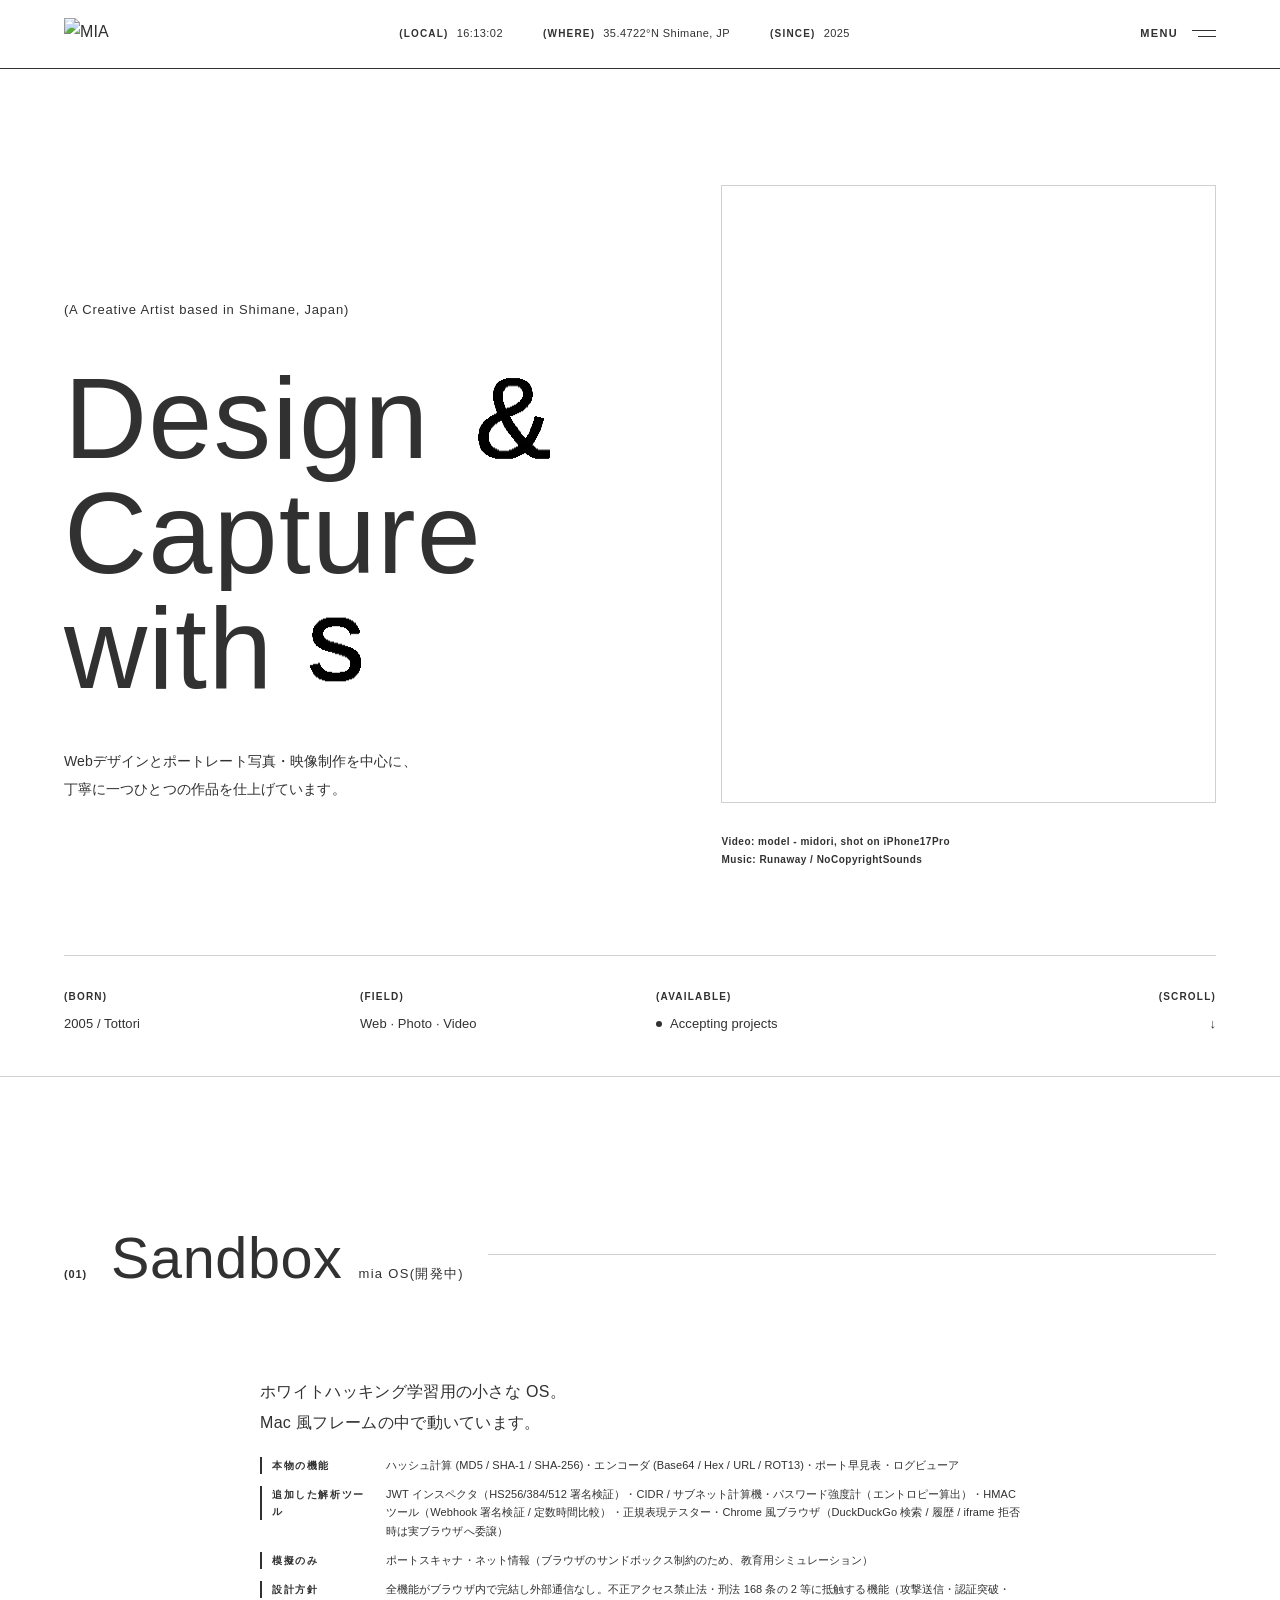
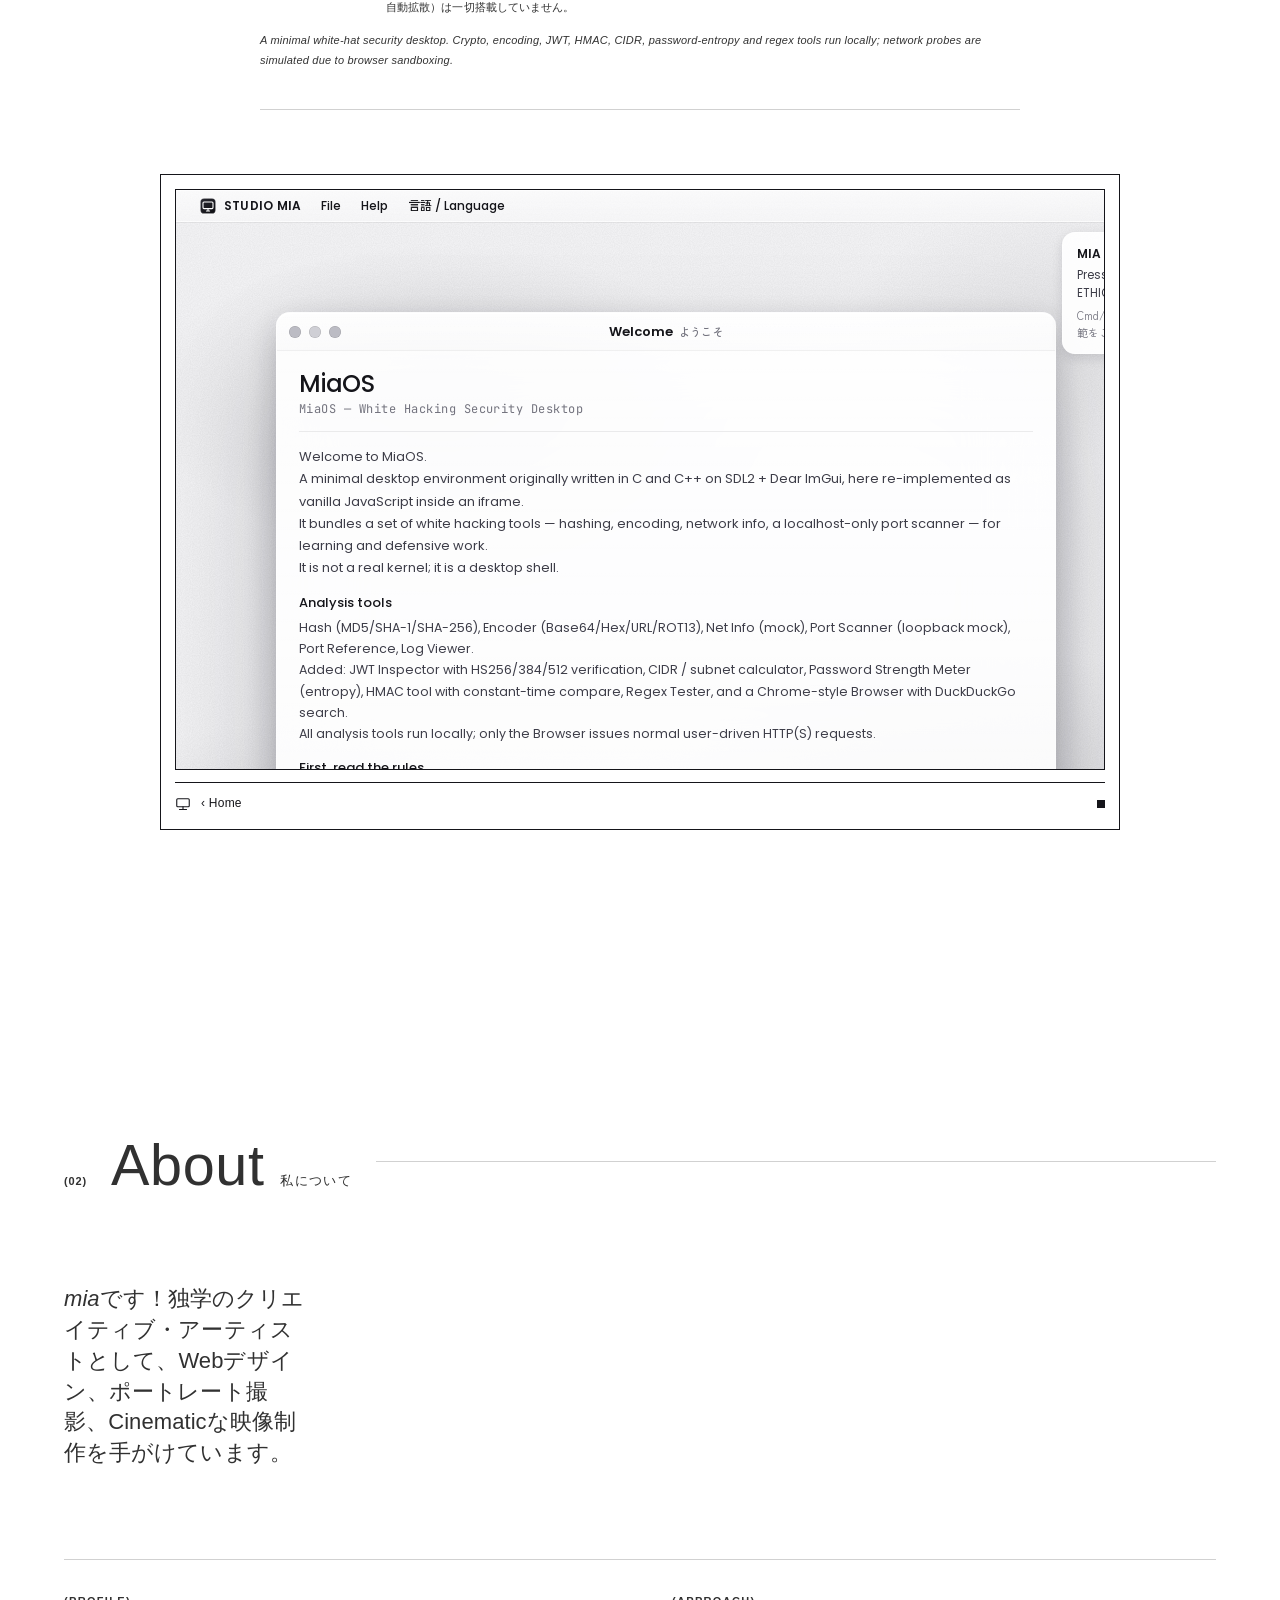
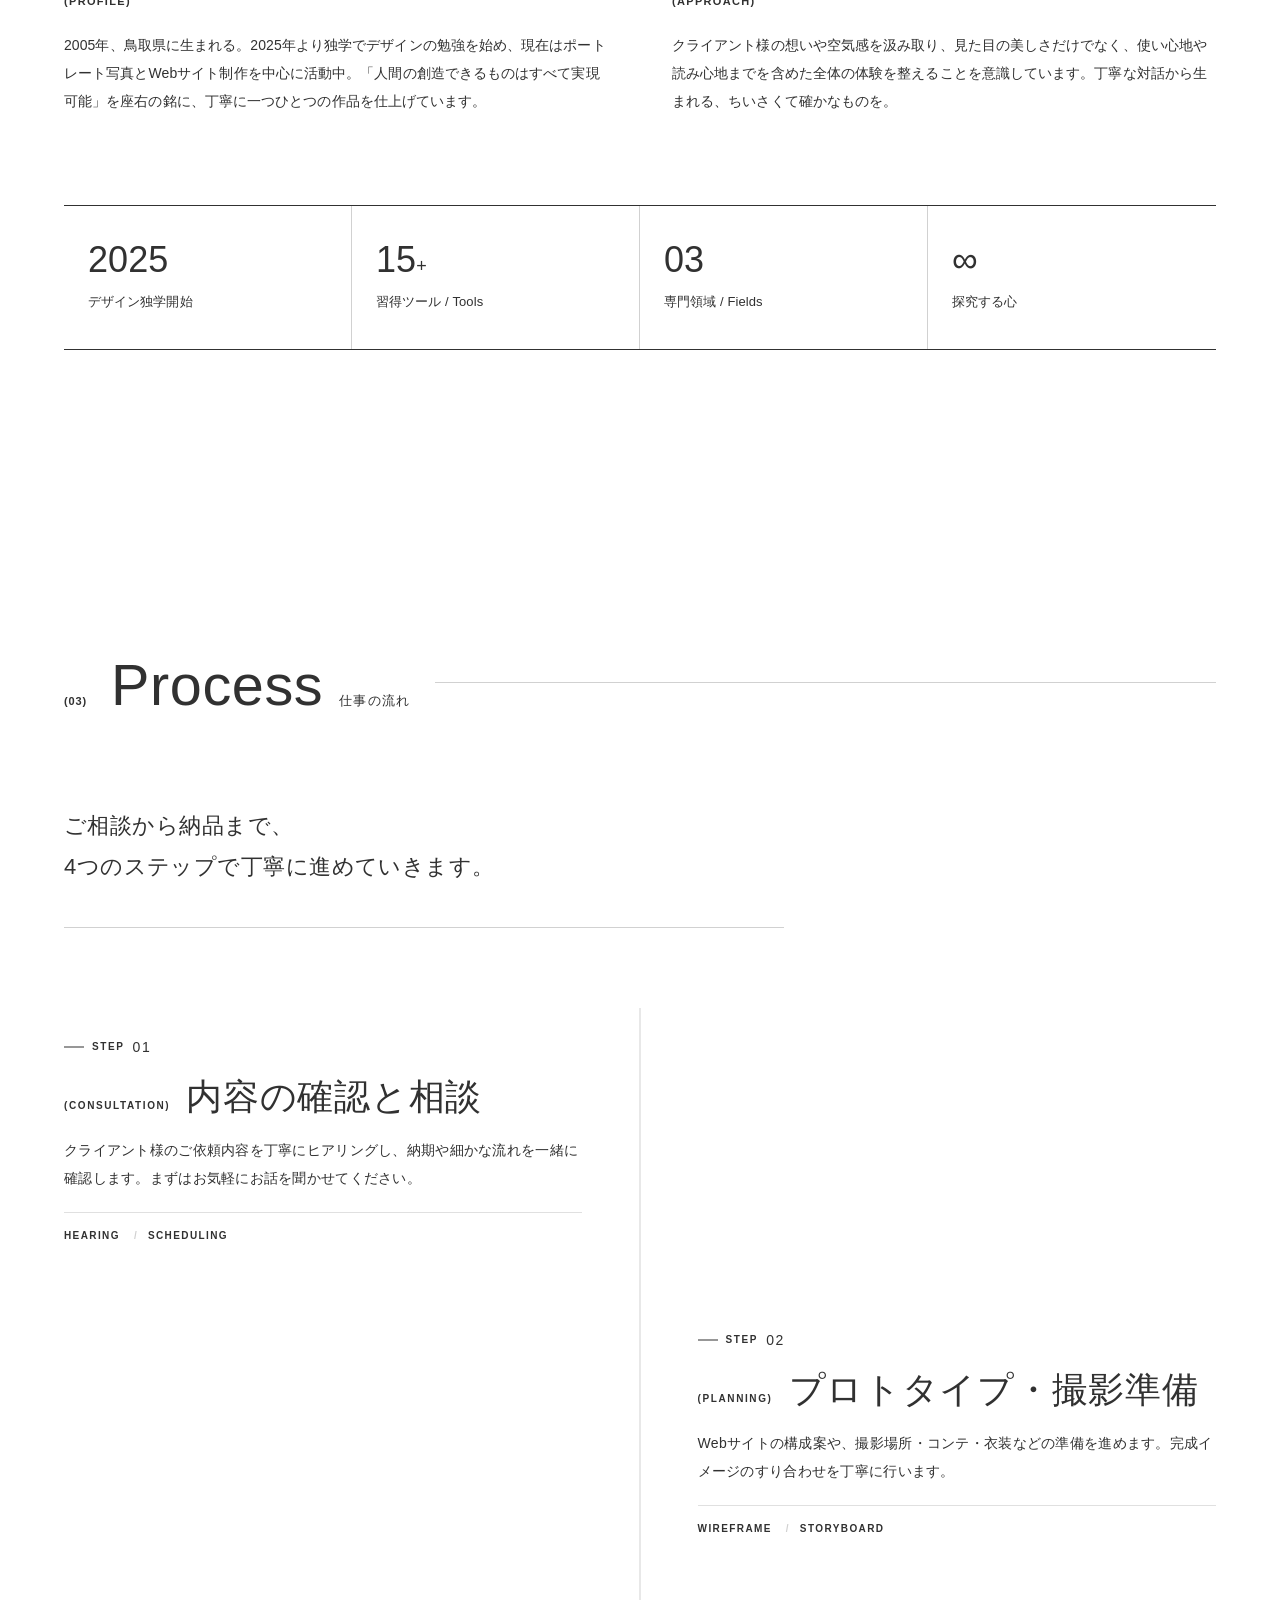
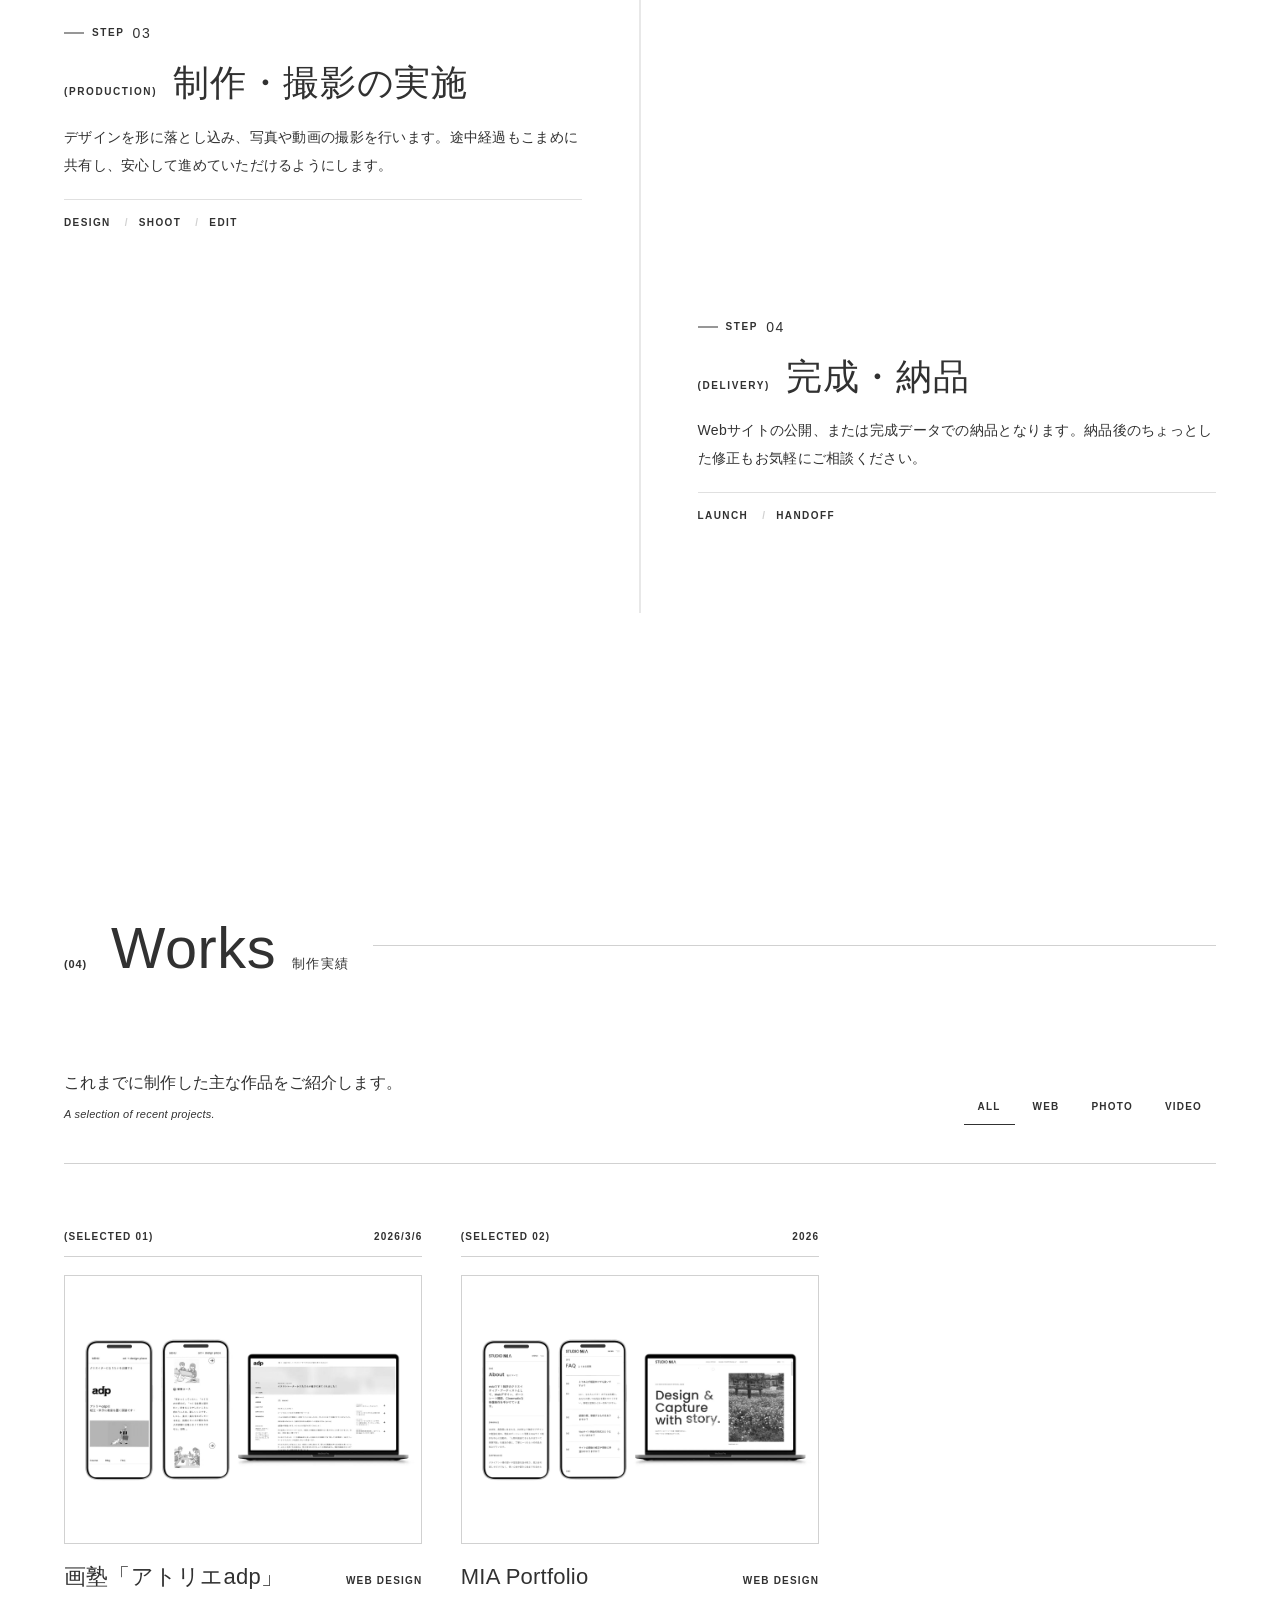
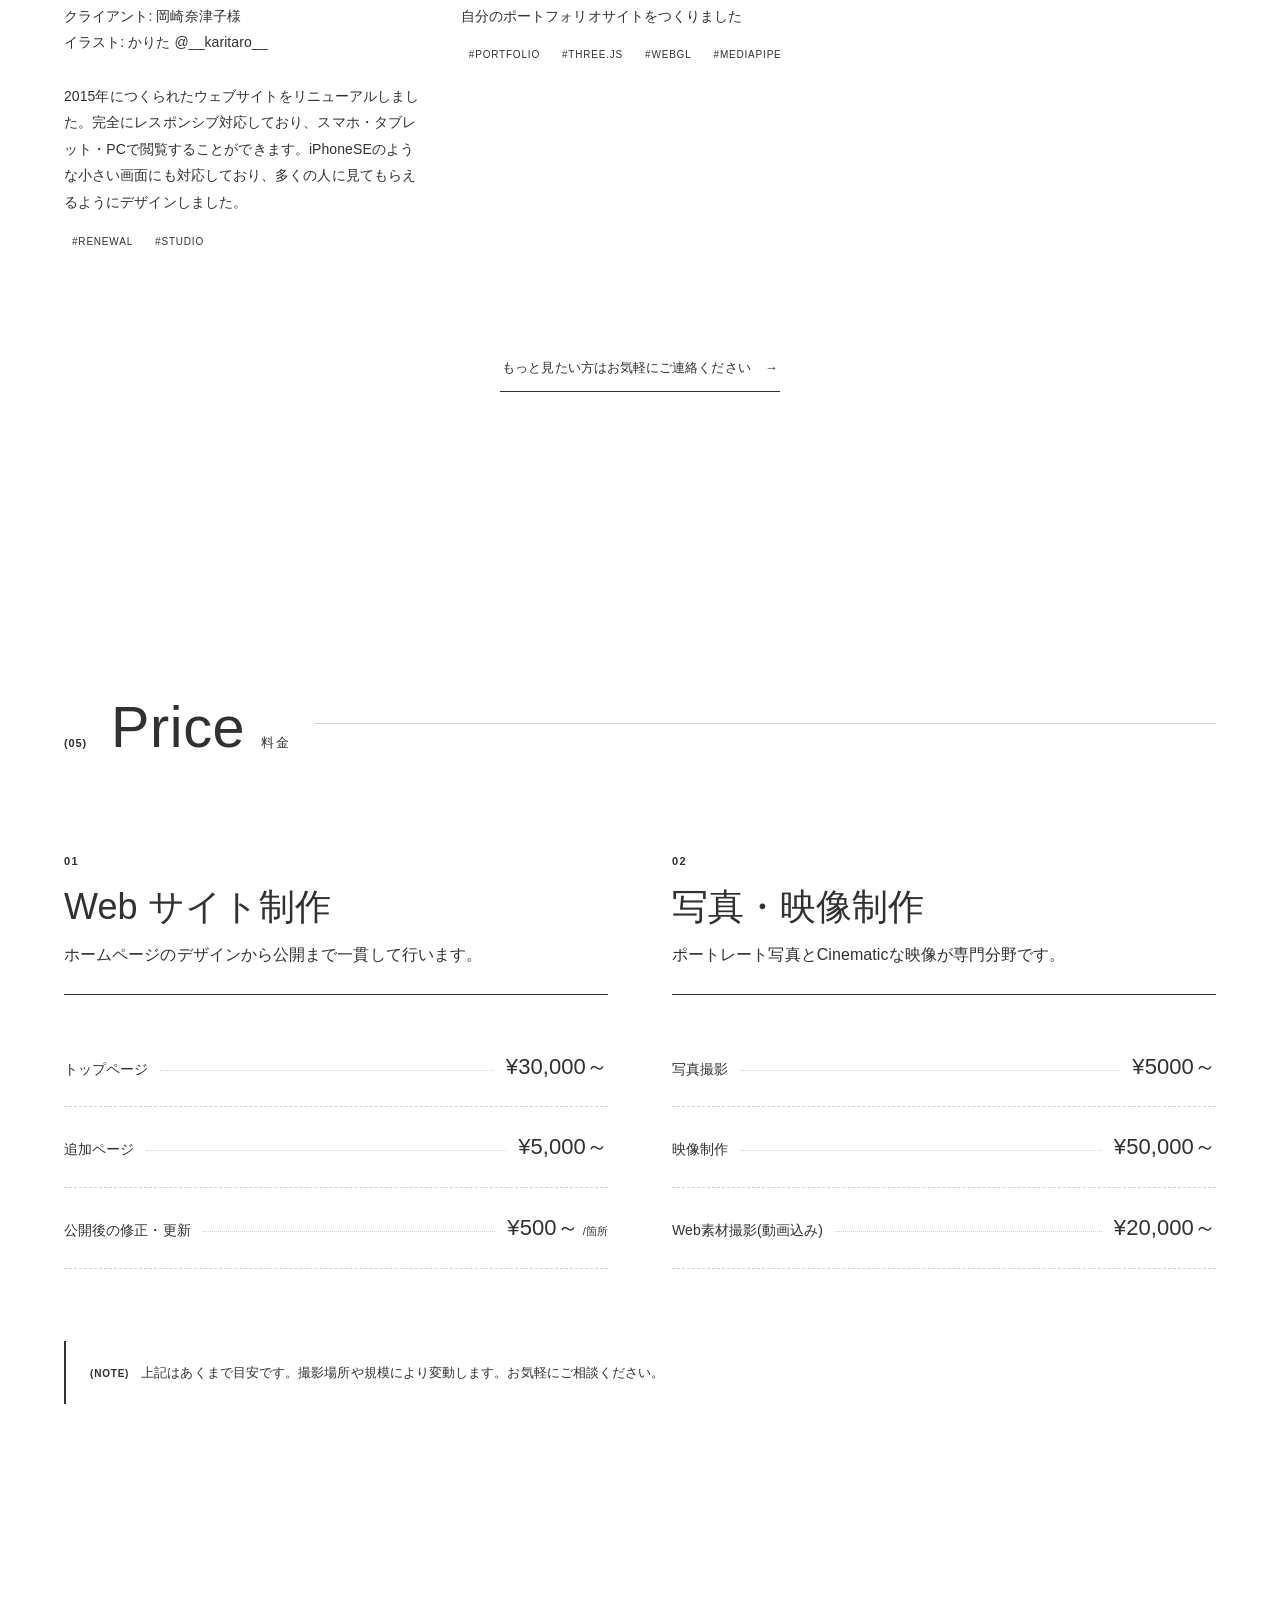
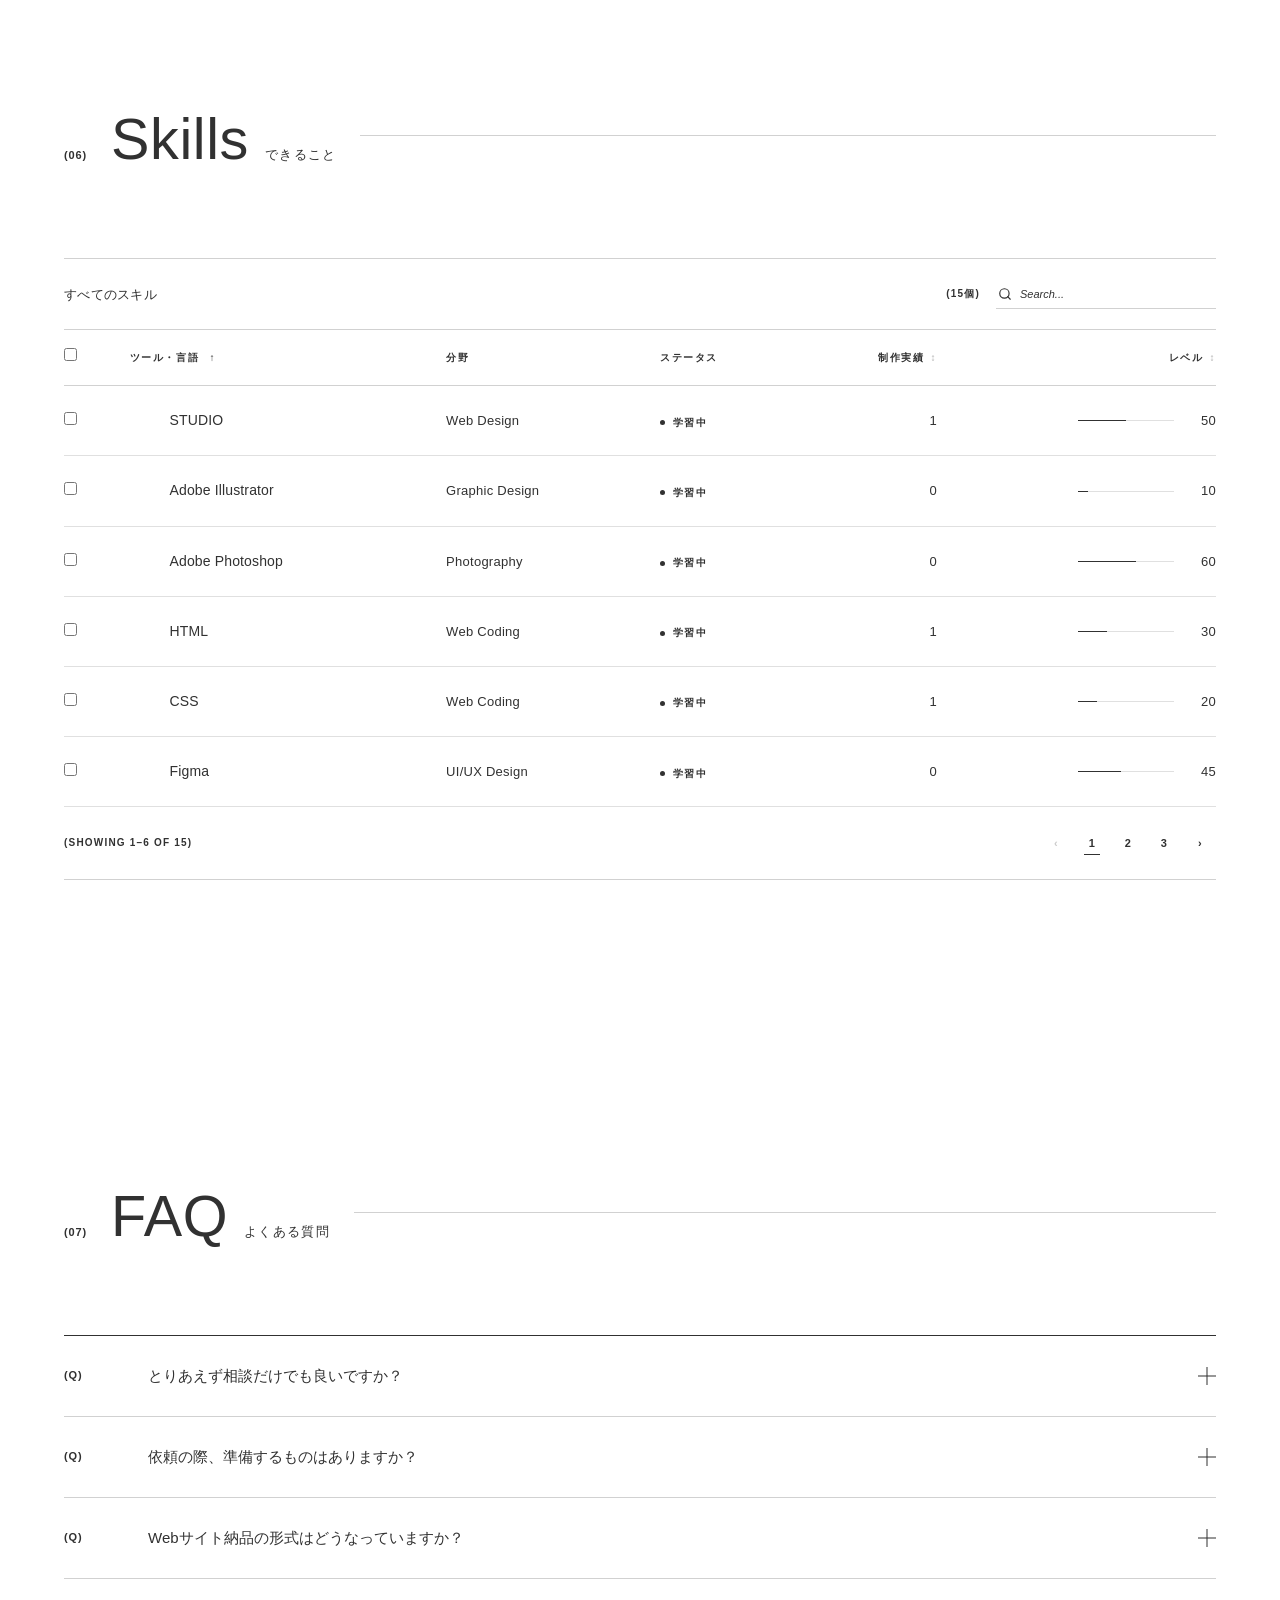
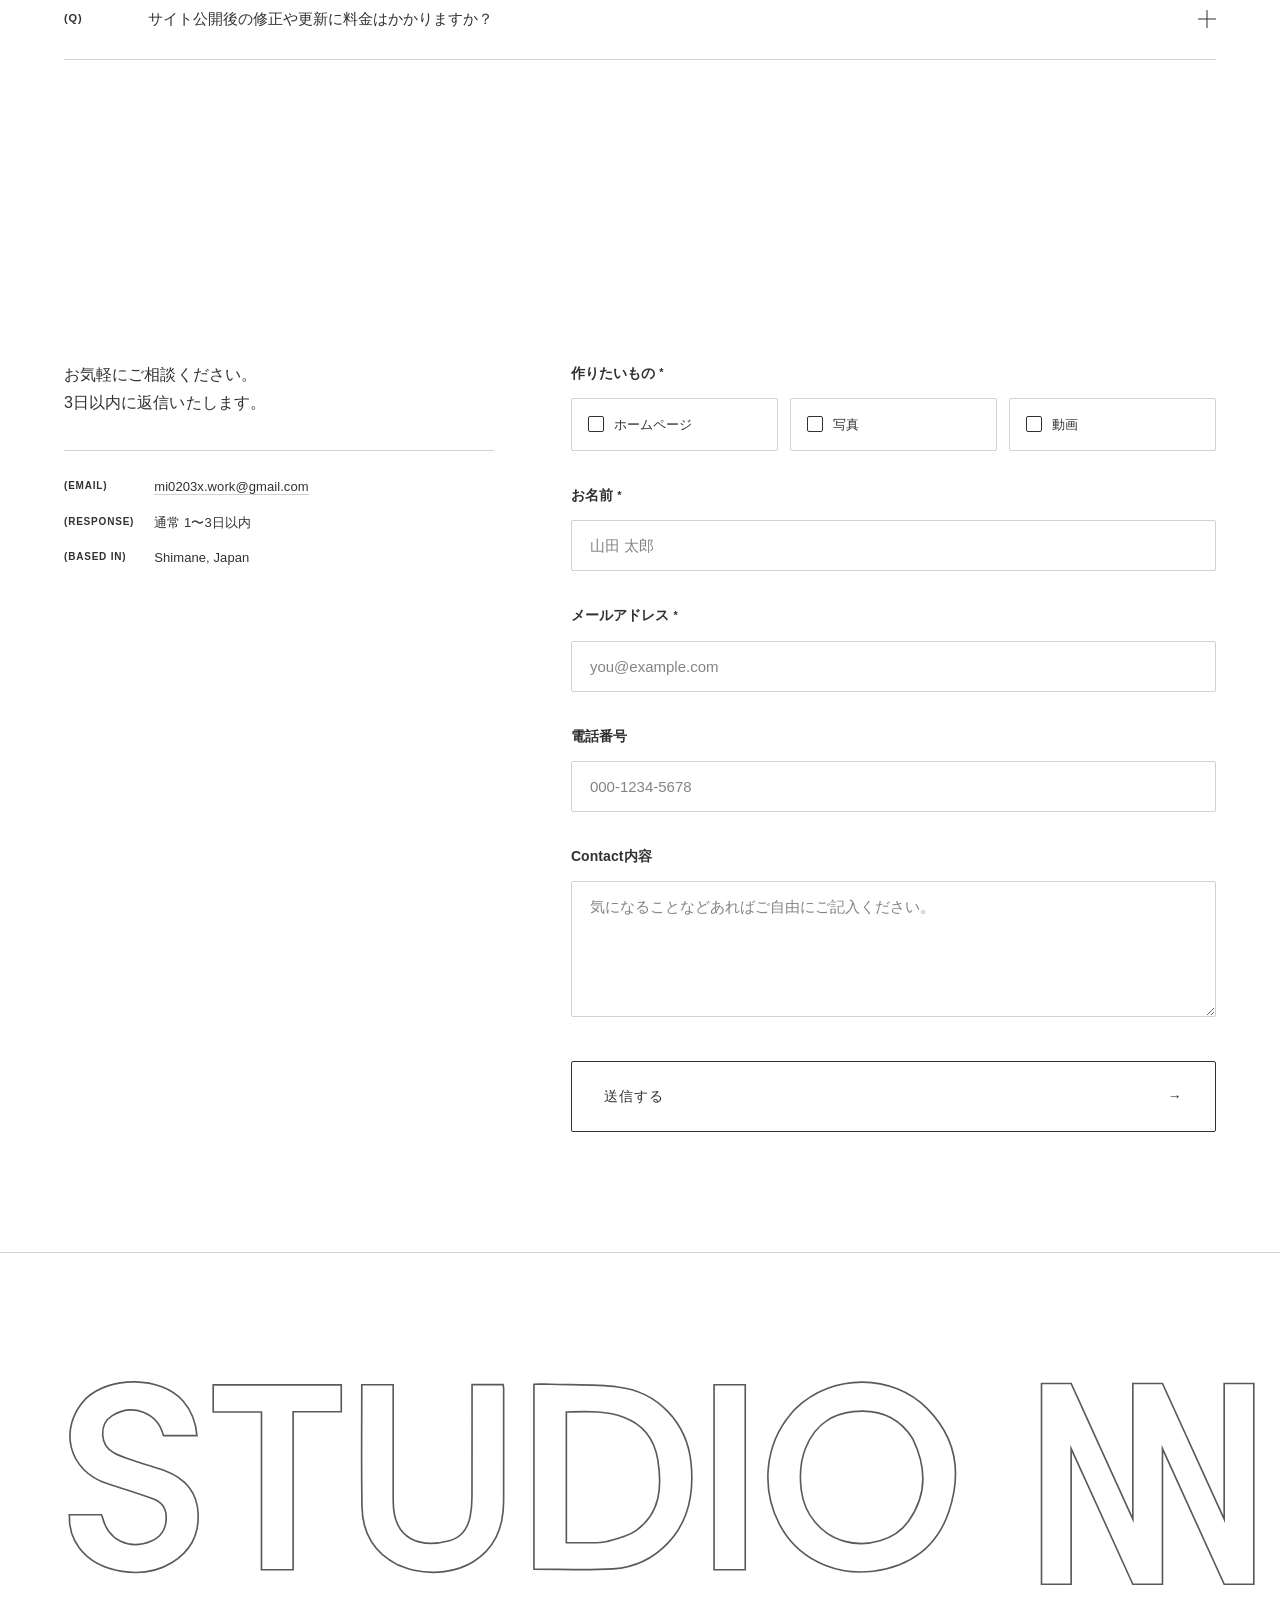
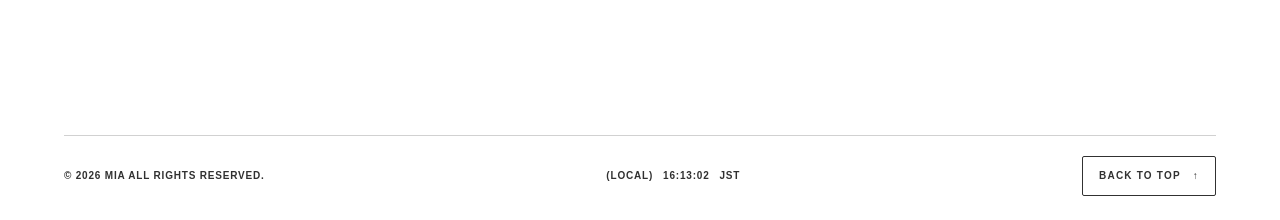
==== commit 81ee9b52: "mia os reactのロゴ刷新・新ツール群・ブラウザ・カスタムカーソル等を一括追加 - メニューバー/ドック/index.html のリンゴロゴをパソコンマークに変更 - 新ツール 5 種追加: " ====
--- a/index.html
+++ b/index.html
@@ -288,11 +288,19 @@
                         <span class="mia-os-intro-list__body">ハッシュ計算 (MD5 / SHA-1 / SHA-256)・エンコーダ (Base64 / Hex / URL / ROT13)・ポート早見表・ログビューア</span>
                     </li>
                     <li>
+                        <span class="mia-os-intro-list__label">追加した解析ツール</span>
+                        <span class="mia-os-intro-list__body">JWT インスペクタ（HS256/384/512 署名検証）・CIDR / サブネット計算機・パスワード強度計（エントロピー算出）・HMAC ツール（Webhook 署名検証 / 定数時間比較）・正規表現テスター・Chrome 風ブラウザ（DuckDuckGo 検索 / 履歴 / iframe 拒否時は実ブラウザへ委譲）</span>
+                    </li>
+                    <li>
                         <span class="mia-os-intro-list__label">模擬のみ</span>
                         <span class="mia-os-intro-list__body">ポートスキャナ・ネット情報（ブラウザのサンドボックス制約のため、教育用シミュレーション）</span>
                     </li>
+                    <li>
+                        <span class="mia-os-intro-list__label">設計方針</span>
+                        <span class="mia-os-intro-list__body">全機能がブラウザ内で完結し外部通信なし。不正アクセス禁止法・刑法 168 条の 2 等に抵触する機能（攻撃送信・認証突破・自動拡散）は一切搭載していません。</span>
+                    </li>
                 </ul>
-                <p class="mia-os-intro-muted">A minimal white-hat security desktop. Crypto &amp; encoding tools are real; network probes are simulated due to browser sandboxing.</p>
+                <p class="mia-os-intro-muted">A minimal white-hat security desktop. Crypto, encoding, JWT, HMAC, CIDR, password-entropy and regex tools run locally; network probes are simulated due to browser sandboxing.</p>
             </div>
 
             <div class="mac-frame" role="figure" aria-label="MIA OS Interface in a minimal Macintosh frame">
@@ -302,8 +310,11 @@
                 <div class="mac-frame__base">
                     <div class="mac-frame__base-left">
                         <span class="mac-frame__apple" aria-hidden="true">
-                            <svg viewBox="0 0 26 32" width="14" height="17">
-                                <path fill="#15151a" d="M20.6 17.1c0-3.6 3-5.3 3.1-5.4-1.7-2.5-4.3-2.8-5.3-2.9-2.2-.2-4.4 1.3-5.5 1.3-1.1 0-2.9-1.3-4.8-1.2-2.5 0-4.7 1.4-6 3.7-2.6 4.5-.7 11 1.8 14.6 1.2 1.7 2.7 3.7 4.6 3.6 1.8-.1 2.6-1.2 4.8-1.2 2.2 0 2.9 1.2 4.8 1.1 2-.1 3.3-1.8 4.5-3.5 1.4-2 2-3.9 2.1-4-.1-.1-4-1.5-4.1-6.1zM17.1 6.6c1-1.2 1.7-2.9 1.5-4.6-1.4 0-3.2.9-4.2 2.1-1 1-1.8 2.7-1.6 4.4 1.6.1 3.2-.7 4.3-1.9z"/>
+                            <svg viewBox="0 0 32 32" width="16" height="16" fill="none" stroke="#15151a" stroke-width="2.2" stroke-linecap="round" stroke-linejoin="round">
+                                <rect x="3.5" y="5.5" width="25" height="16" rx="2"/>
+                                <line x1="11" y1="27" x2="21" y2="27"/>
+                                <line x1="16" y1="21.5" x2="16" y2="27"/>
+                                <line x1="9" y1="27" x2="23" y2="27"/>
                             </svg>
                         </span>
                         <span class="mac-frame__home">&lsaquo; Home</span>
--- a/top.css
+++ b/top.css
@@ -1253,6 +1253,9 @@
     background: #fff;
     border: var(--mac-stroke) solid var(--mac-ink);
     overflow: hidden;
+    /* Hide the parent page's native cursor while hovering MiaOS — its
+       desktop draws its own custom cursor inside the iframe. */
+    cursor: none;
 }
 
 .mac-frame__iframe {
@@ -1265,6 +1268,7 @@
     background: #fff;
     transform-origin: top left;
     transform: scale(calc(100cqi / 1200px));
+    cursor: none;
 }
 
 .mac-frame__base {
